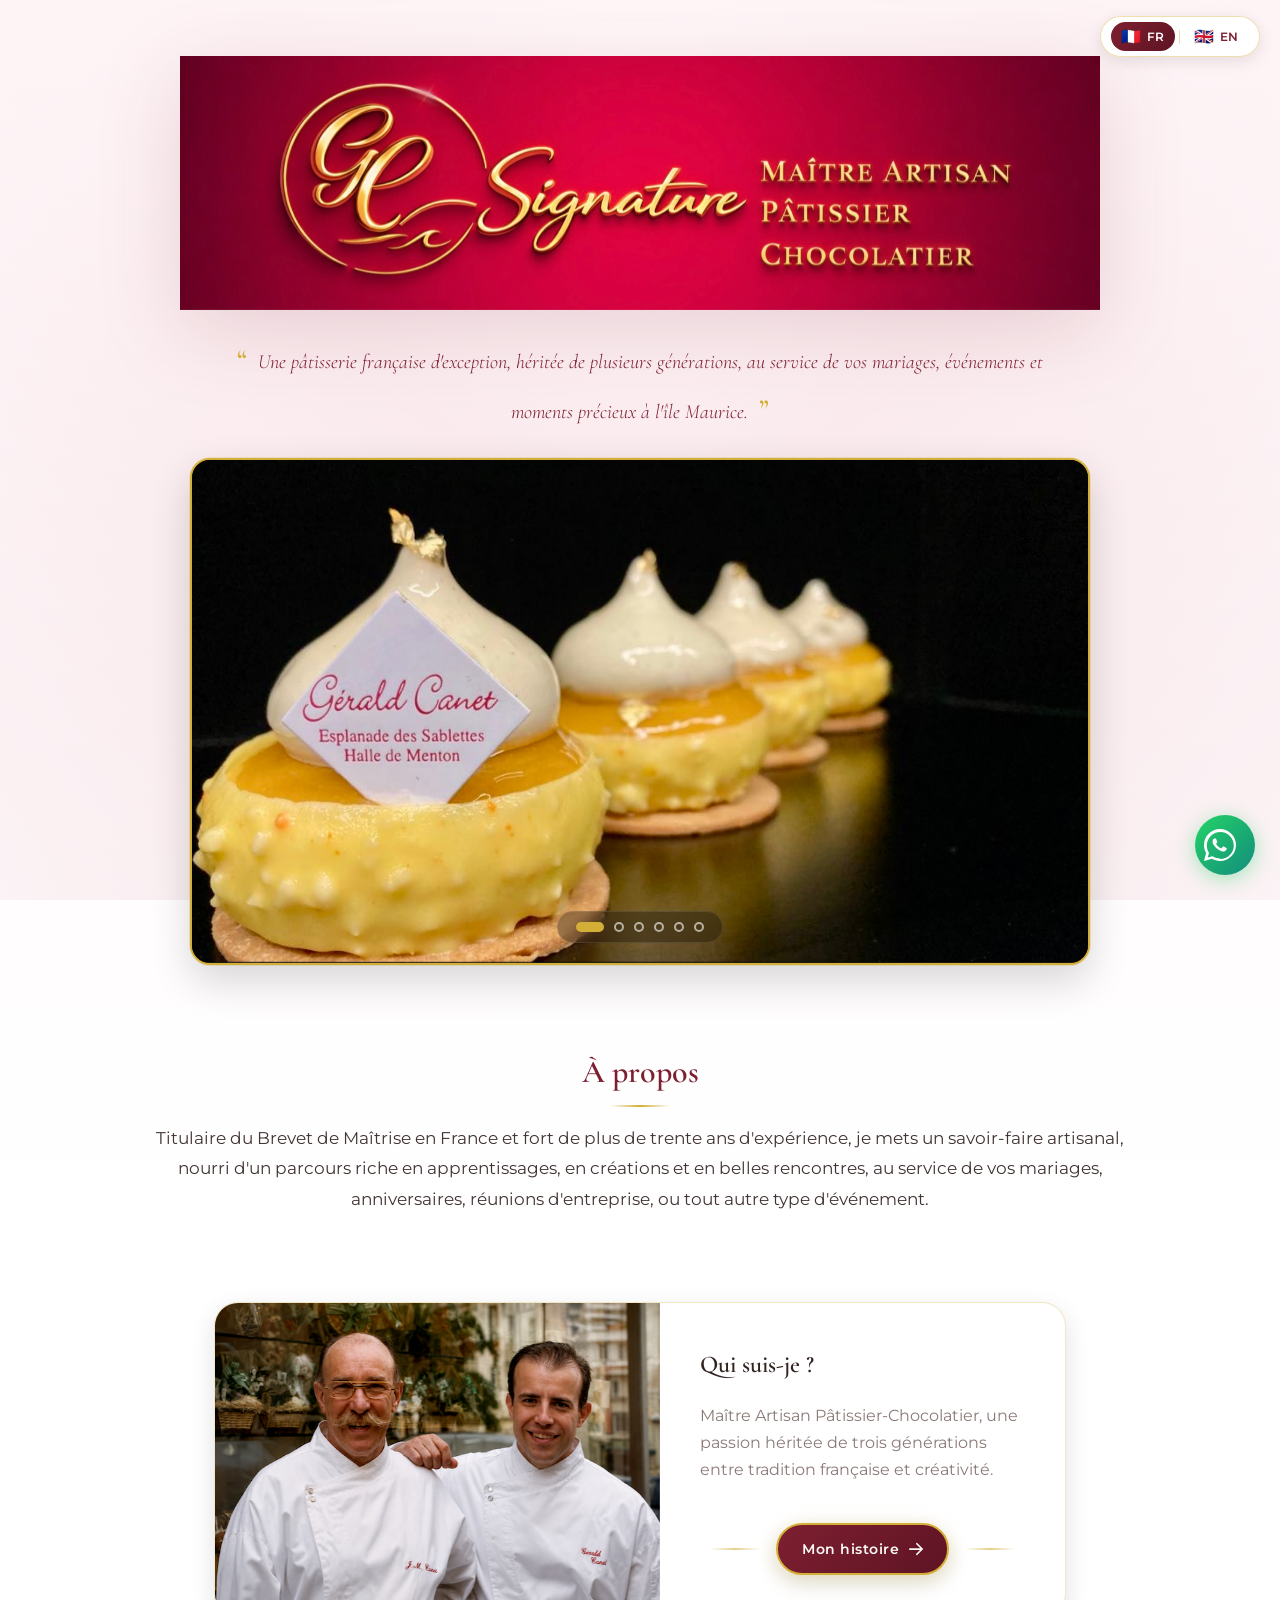
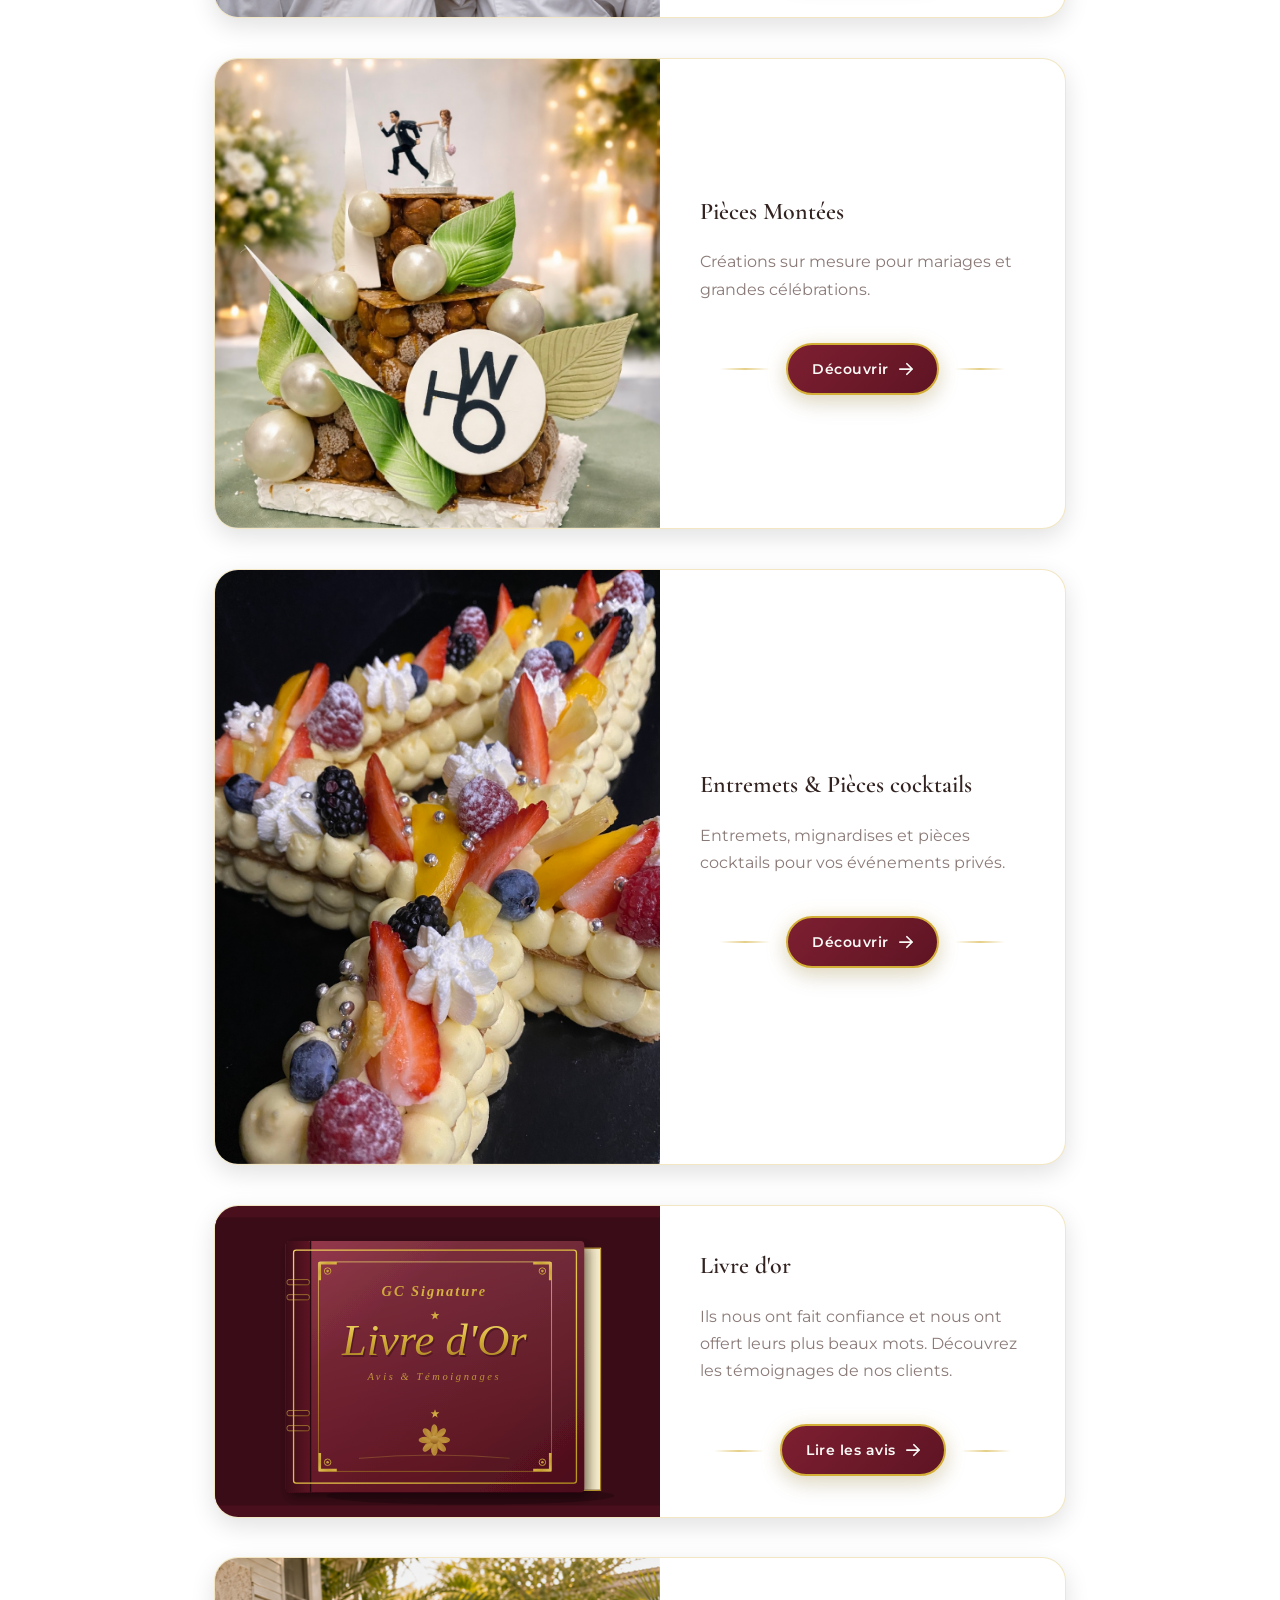
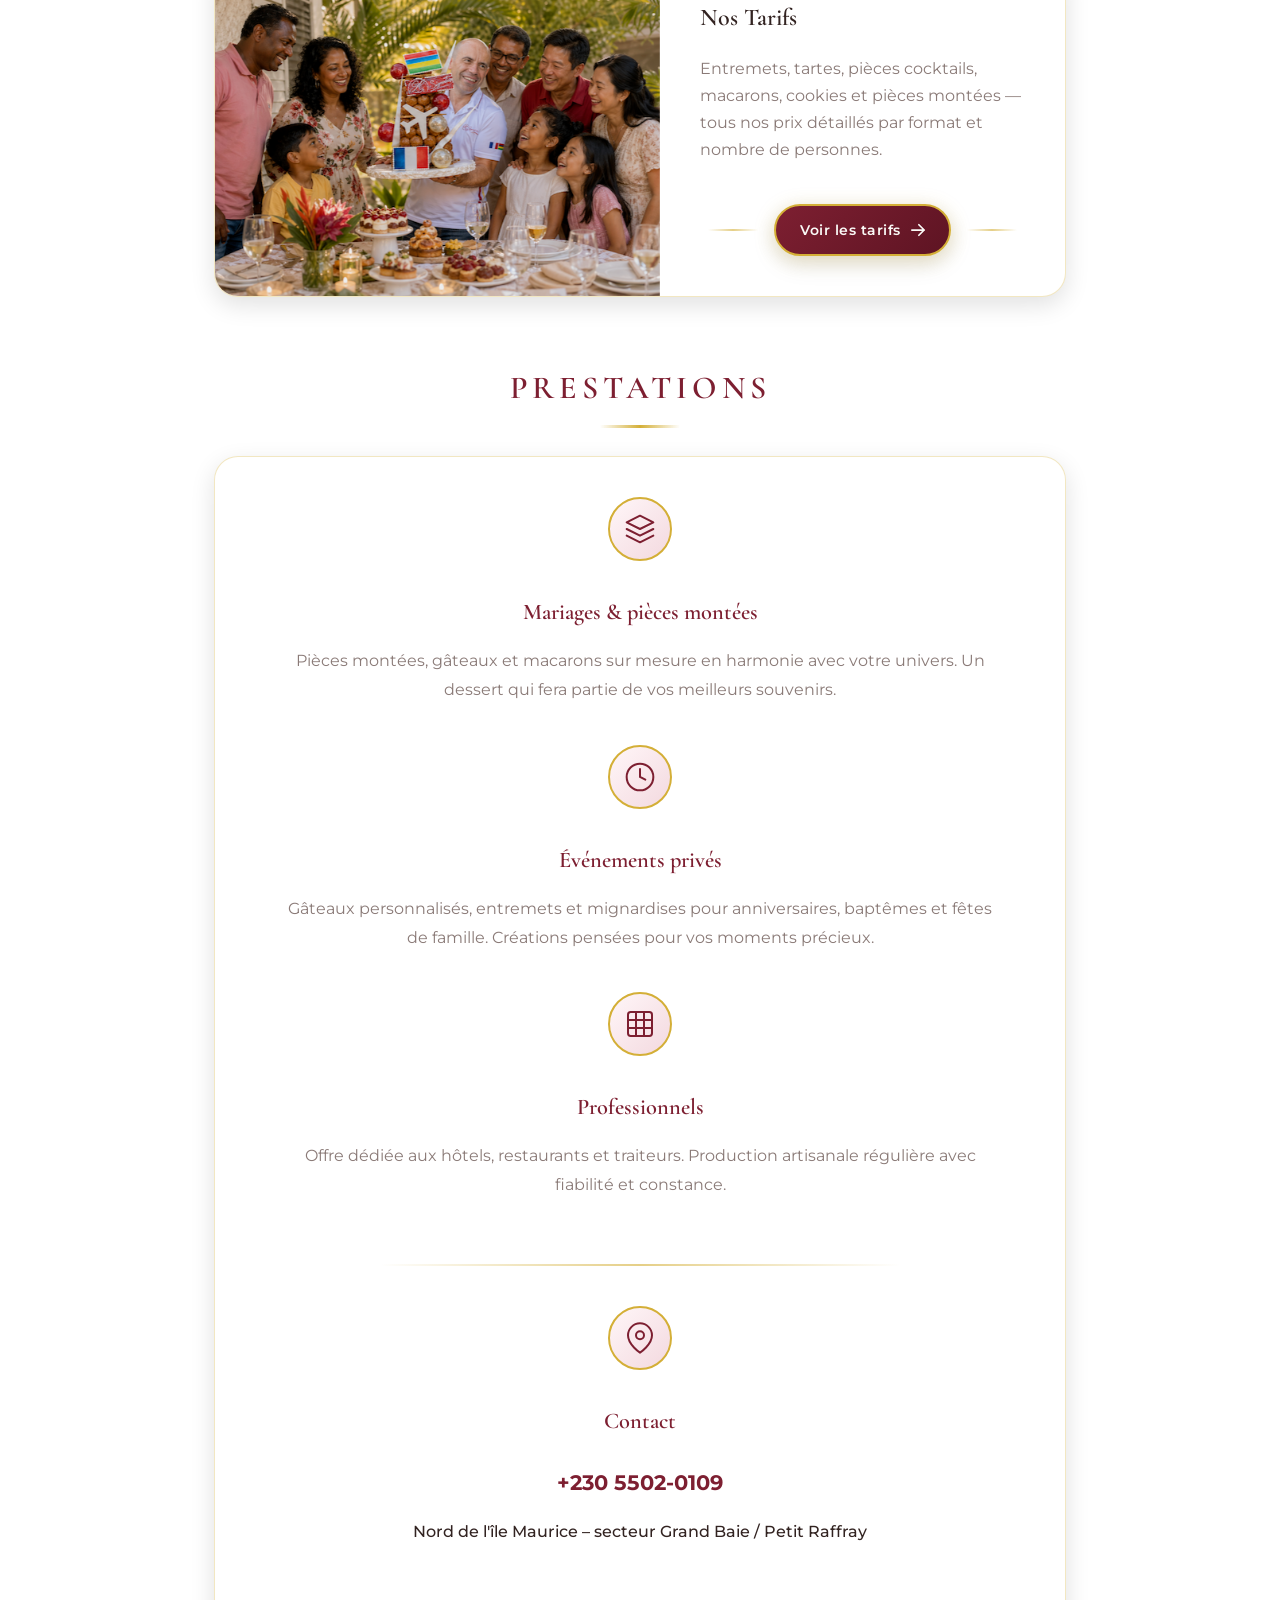
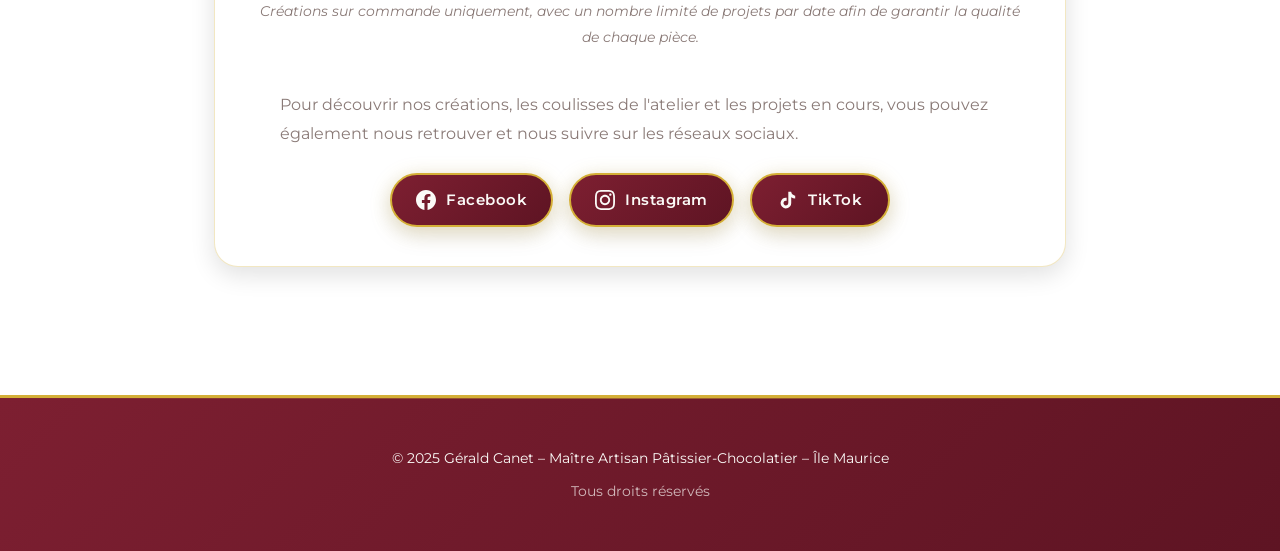
==== index.html @ 7b3ae1c5 "Add files via upload" ====
<!DOCTYPE html>
<html lang="fr">
<head>
  <meta charset="UTF-8">
  <title>Gérald Canet – Pièces Montées & Croquembouche à l'Île Maurice | Maître Artisan Pâtissier</title>
  <meta name="viewport" content="width=device-width, initial-scale=1.0">
  <link rel="stylesheet" href="css/style.css">
  <meta name="keywords" content="pièces montées île Maurice, croquembouche Maurice, wedding cake Mauritius, pâtissier Grand Baie, gâteau mariage Maurice, entremets Maurice, pâtisserie artisanale île Maurice, Gérald Canet, GC Signature">
  <meta name="description" content="Gérald Canet, Maître Artisan Pâtissier-Chocolatier à l'Île Maurice. Spécialiste des pièces montées, croquembouches, entremets et créations sur mesure pour mariages et événements à Grand Baie, Petit Raffray et dans tout le Nord de l'île.">
  <link rel="canonical" href="https://gc-signature.com">
  <link rel="alternate" hreflang="en" href="https://gc-signature.com/en/">
  <link rel="alternate" hreflang="fr" href="https://gc-signature.com/">

  <link rel="preconnect" href="https://fonts.googleapis.com">
  <link rel="preconnect" href="https://fonts.gstatic.com" crossorigin>
  <link href="https://fonts.googleapis.com/css2?family=Cormorant+Garamond:ital,wght@0,300;0,400;0,600;1,300;1,400&family=Montserrat:wght@300;400;500;600;700&display=swap" rel="stylesheet">

  <style>
    .univers-card--tarifs .univers-media { background: none; }
    .univers-card--tarifs .univers-media img { mix-blend-mode: normal; opacity: 1; }

    /* ── Sélecteur de langue ── */
    .lang-switcher {
      position: fixed;
      top: 16px;
      right: 20px;
      z-index: 10000;
      display: flex;
      align-items: center;
      gap: 4px;
      background: rgba(255,255,255,0.92);
      backdrop-filter: blur(10px);
      border: 1px solid rgba(212,175,55,0.4);
      border-radius: 50px;
      padding: 5px 10px;
      box-shadow: 0 4px 16px rgba(0,0,0,0.1);
    }
    .lang-btn {
      display: inline-flex;
      align-items: center;
      gap: 5px;
      padding: 4px 10px;
      border-radius: 50px;
      text-decoration: none;
      font-family: 'Montserrat', sans-serif;
      font-size: 0.78rem;
      font-weight: 600;
      letter-spacing: 0.05em;
      color: #7d1f31;
      transition: all 0.25s ease;
      border: none;
      background: transparent;
      cursor: pointer;
    }
    .lang-btn:hover { background: rgba(212,175,55,0.15); }
    .lang-btn.active {
      background: linear-gradient(135deg, #7d1f31, #5e1423);
      color: white;
    }
    .lang-btn .flag { font-size: 1rem; line-height: 1; }
    .lang-sep { width: 1px; height: 14px; background: rgba(212,175,55,0.4); }
    @media (max-width: 600px) {
      .lang-switcher { top: 10px; right: 10px; padding: 4px 8px; }
      .lang-btn { font-size: 0.72rem; padding: 3px 8px; }
    }
  </style>
  <script type="application/ld+json">
  {
    "@context": "https://schema.org",
    "@type": "Bakery",
    "name": "GC Signature – Gérald Canet",
    "description": "Maître Artisan Pâtissier-Chocolatier spécialisé dans les pièces montées, croquembouches et créations sur mesure à l'Île Maurice.",
    "url": "https://gc-signature.com",
    "telephone": "+23055020109",
    "priceRange": "Rs Rs",
    "servesCuisine": "French Pastry",
    "hasMap": "https://maps.google.com/?q=GC+Signature+Petit+Raffray+Mauritius",
    "areaServed": {
      "@type": "Place",
      "name": "Île Maurice – Nord de l'île"
    },
    "address": {
      "@type": "PostalAddress",
      "streetAddress": "Hills Villa, 8 Domaine de la Forêt des Pins",
      "addressLocality": "Petit Raffray",
      "addressRegion": "Rivière du Rempart",
      "addressCountry": "MU"
    },
    "geo": {
      "@type": "GeoCoordinates",
      "latitude": "-19.9833",
      "longitude": "57.5833"
    },
    "openingHoursSpecification": {
      "@type": "OpeningHoursSpecification",
      "description": "Sur commande uniquement – délai minimum 48h"
    },
    "sameAs": [
      "https://www.facebook.com/profile.php?id=100063628180885",
      "https://www.instagram.com/gcsignature230"
    ],
    "makesOffer": [
      { "@type": "Offer", "itemOffered": { "@type": "Service", "name": "Pièces montées sur mesure" } },
      { "@type": "Offer", "itemOffered": { "@type": "Service", "name": "Croquembouche" } },
      { "@type": "Offer", "itemOffered": { "@type": "Service", "name": "Gâteaux de mariage" } },
      { "@type": "Offer", "itemOffered": { "@type": "Service", "name": "Entremets" } },
      { "@type": "Offer", "itemOffered": { "@type": "Service", "name": "Pièces cocktails" } }
    ]
  }
  </script>
</head>

<body>

  <!-- Sélecteur de langue -->
  <div class="lang-switcher">
    <a href="/" class="lang-btn active">
      <span class="flag">🇫🇷</span> FR
    </a>
    <div class="lang-sep"></div>
    <a href="/en/" class="lang-btn">
      <span class="flag">🇬🇧</span> EN
    </a>
  </div>

  <div class="golden-particles" aria-hidden="true"></div>

  <header class="site-header">
    <h1 class="main-title">Gérald Canet – Maître Artisan Pâtissier-Chocolatier à l'île Maurice</h1>

    <div class="container header-stack">

      <section class="header-bandeau" aria-label="Signature">
        <div class="logo-wrap fade-in">
          <img src="images/logo-gerald.jpg" alt="Logo Gérald CANET" class="logo">
        </div>
      </section>

      <section class="header-accroche" aria-label="Accroche">
        <p class="logo-quote fade-in-delay">
          Une pâtisserie française d'exception, héritée de plusieurs générations,
          au service de vos mariages, événements et moments précieux à l'île Maurice.
        </p>
      </section>

      <section class="header-slider" aria-label="Créations">
        <div class="slider-wrapper fade-in-delay-2">
          <div class="slider">
            <div class="slide active"><img src="images/diapo1.jpg" alt="Création pâtissière 1"></div>
            <div class="slide"><img src="images/diapo2.jpg" alt="Création pâtissière 2"></div>
            <div class="slide"><img src="images/diapo3.jpg" alt="Création pâtissière 3"></div>
            <div class="slide"><img src="images/diapo4.jpg" alt="Création pâtissière 4"></div>
            <div class="slide"><img src="images/diapo5.jpg" alt="Création pâtissière 5"></div>
            <div class="slide"><img src="images/diapo6.jpg" alt="Création pâtissière 6"></div>
            <div class="slider-indicators">
              <button class="indicator active" aria-label="Image 1"></button>
              <button class="indicator" aria-label="Image 2"></button>
              <button class="indicator" aria-label="Image 3"></button>
              <button class="indicator" aria-label="Image 4"></button>
              <button class="indicator" aria-label="Image 5"></button>
              <button class="indicator" aria-label="Image 6"></button>
            </div>
          </div>
        </div>
      </section>

      <section class="header-apropos fade-in-delay-3" aria-label="À propos">
        <h2>À propos</h2>
        <p class="apropos-text">
          Titulaire du Brevet de Maîtrise en France et fort de plus de trente ans d'expérience,
          je mets un savoir-faire artisanal, nourri d'un parcours riche en apprentissages,
          en créations et en belles rencontres, au service de vos mariages, anniversaires,
          réunions d'entreprise, ou tout autre type d'événement.
        </p>

      </section>

    </div>
  </header>

  <section class="univers">
    <div class="univers-grid">

      <!-- Qui suis-je -->
      <article class="univers-card reveal-on-scroll">
        <div class="univers-media">
          <img src="images/qui-suis-je-accueil.jpg" alt="Qui suis-je – Gérald Canet" loading="lazy">
          <div class="media-overlay"></div>
        </div>
        <div class="univers-body">
          <h3>Qui suis-je ?</h3>
          <p>Maître Artisan Pâtissier-Chocolatier, une passion héritée de trois générations entre tradition française et créativité.</p>
          <div class="card-cta">
            <span class="cta-line"></span>
            <a class="btn-qsj btn-qsj--secondary" href="qui-suis-je/index.html">
              <span>Mon histoire</span>
              <svg class="btn-icon" width="14" height="14" viewBox="0 0 16 16" fill="none">
                <path d="M1 8h14M9 2l6 6-6 6" stroke="currentColor" stroke-width="2" stroke-linecap="round" stroke-linejoin="round"/>
              </svg>
            </a>
            <span class="cta-line"></span>
          </div>
        </div>
      </article>

      <!-- Pièces Montées -->
      <article class="univers-card reveal-on-scroll">
        <div class="univers-media">
          <img src="images/montee-1.jpg" alt="Pièces montées et croquembouche sur mesure à l'Île Maurice – GC Signature" loading="lazy">
          <div class="media-overlay"></div>
        </div>
        <div class="univers-body">
          <h3>Pièces Montées</h3>
          <p>Créations sur mesure pour mariages et grandes célébrations.</p>
          <div class="card-cta">
            <span class="cta-line"></span>
            <a class="btn-qsj btn-qsj--secondary" href="pieces-montees/index.html">
              <span>Découvrir</span>
              <svg class="btn-icon" width="14" height="14" viewBox="0 0 16 16" fill="none">
                <path d="M1 8h14M9 2l6 6-6 6" stroke="currentColor" stroke-width="2" stroke-linecap="round" stroke-linejoin="round"/>
              </svg>
            </a>
            <span class="cta-line"></span>
          </div>
        </div>
      </article>

      <article class="univers-card reveal-on-scroll">
        <div class="univers-media">
          <img src="images/entremets-accueil.jpg" alt="Entremets et pièces cocktails artisanaux à l'Île Maurice – GC Signature" loading="lazy">
          <div class="media-overlay"></div>
        </div>
        <div class="univers-body">
          <h3>Entremets &amp; Pièces cocktails</h3>
          <p>Entremets, mignardises et pièces cocktails pour vos événements privés.</p>
          <div class="card-cta">
            <span class="cta-line"></span>
            <a class="btn-qsj btn-qsj--secondary" href="./entremets-cocktails/index.html">
              <span>Découvrir</span>
              <svg class="btn-icon" width="14" height="14" viewBox="0 0 16 16" fill="none">
                <path d="M1 8h14M9 2l6 6-6 6" stroke="currentColor" stroke-width="2" stroke-linecap="round" stroke-linejoin="round"/>
              </svg>
            </a>
            <span class="cta-line"></span>
          </div>
        </div>
      </article>

      <article class="univers-card reveal-on-scroll">
        <div class="univers-media" style="background:#4a0f1c; display:flex; align-items:center; justify-content:center; overflow:hidden;">
          <svg width="100%" height="100%" viewBox="0 0 680 440" xmlns="http://www.w3.org/2000/svg" style="display:block;">
            <defs>
              <linearGradient id="ld-coverGrad" x1="0%" y1="0%" x2="100%" y2="100%">
                <stop offset="0%" stop-color="#8a2035"/>
                <stop offset="30%" stop-color="#6b1828"/>
                <stop offset="70%" stop-color="#5e1423"/>
                <stop offset="100%" stop-color="#4a0f1c"/>
              </linearGradient>
              <linearGradient id="ld-spineGrad" x1="0%" y1="0%" x2="100%" y2="0%">
                <stop offset="0%" stop-color="#3a0c17"/>
                <stop offset="100%" stop-color="#5e1423"/>
              </linearGradient>
              <linearGradient id="ld-goldGrad" x1="0%" y1="0%" x2="100%" y2="100%">
                <stop offset="0%" stop-color="#f0d060"/>
                <stop offset="30%" stop-color="#d4af37"/>
                <stop offset="60%" stop-color="#e8c84a"/>
                <stop offset="100%" stop-color="#b8961e"/>
              </linearGradient>
              <linearGradient id="ld-goldGrad2" x1="0%" y1="0%" x2="0%" y2="100%">
                <stop offset="0%" stop-color="#f5e070"/>
                <stop offset="50%" stop-color="#d4af37"/>
                <stop offset="100%" stop-color="#a07820"/>
              </linearGradient>
              <linearGradient id="ld-pageGrad" x1="0%" y1="0%" x2="100%" y2="0%">
                <stop offset="0%" stop-color="#e8d8b0"/>
                <stop offset="100%" stop-color="#f5edd0"/>
              </linearGradient>
              <linearGradient id="ld-shineGrad" x1="0%" y1="0%" x2="30%" y2="100%">
                <stop offset="0%" stop-color="#ffffff" stop-opacity="0.12"/>
                <stop offset="100%" stop-color="#ffffff" stop-opacity="0"/>
              </linearGradient>
              <filter id="ld-shadow">
                <feDropShadow dx="5" dy="7" stdDeviation="9" flood-color="#000" flood-opacity="0.5"/>
              </filter>
            </defs>
            <rect width="680" height="440" fill="#3a0c17"/>
            <ellipse cx="390" cy="425" rx="220" ry="14" fill="#000" opacity="0.22"/>
            <rect x="560" y="48" width="28" height="368" fill="url(#ld-pageGrad)"/>
            <line x1="565" y1="48" x2="565" y2="416" stroke="#ddd0a0" stroke-width="0.4" opacity="0.4"/>
            <line x1="573" y1="48" x2="573" y2="416" stroke="#c8b880" stroke-width="0.4" opacity="0.3"/>
            <line x1="581" y1="48" x2="581" y2="416" stroke="#ddd0a0" stroke-width="0.4" opacity="0.2"/>
            <rect x="559" y="47" width="30" height="370" fill="none" stroke="url(#ld-goldGrad)" stroke-width="1.5"/>
            <rect x="108" y="36" width="456" height="384" rx="6" fill="url(#ld-coverGrad)" filter="url(#ld-shadow)"/>
            <rect x="108" y="36" width="456" height="384" rx="6" fill="url(#ld-shineGrad)"/>
            <rect x="108" y="36" width="38" height="384" rx="4" fill="url(#ld-spineGrad)"/>
            <line x1="146" y1="36" x2="146" y2="420" stroke="#2a0810" stroke-width="2"/>
            <rect x="110" y="95" width="34" height="8" rx="3" fill="#4a0f1c" stroke="url(#ld-goldGrad)" stroke-width="0.8"/>
            <rect x="110" y="118" width="34" height="8" rx="3" fill="#4a0f1c" stroke="url(#ld-goldGrad)" stroke-width="0.8"/>
            <rect x="110" y="295" width="34" height="8" rx="3" fill="#4a0f1c" stroke="url(#ld-goldGrad)" stroke-width="0.8"/>
            <rect x="110" y="318" width="34" height="8" rx="3" fill="#4a0f1c" stroke="url(#ld-goldGrad)" stroke-width="0.8"/>
            <rect x="120" y="50" width="432" height="356" rx="4" fill="none" stroke="url(#ld-goldGrad)" stroke-width="2"/>
            <rect x="158" y="68" width="356" height="320" rx="3" fill="none" stroke="url(#ld-goldGrad2)" stroke-width="1"/>
            <g transform="translate(158,68)"><path d="M0,0 L28,0 L28,4 L4,4 L4,28 L0,28 Z" fill="url(#ld-goldGrad)" opacity="0.9"/><circle cx="14" cy="14" r="5" fill="none" stroke="url(#ld-goldGrad)" stroke-width="1.2"/><circle cx="14" cy="14" r="2" fill="url(#ld-goldGrad)" opacity="0.8"/></g>
            <g transform="translate(514,68) scale(-1,1)"><path d="M0,0 L28,0 L28,4 L4,4 L4,28 L0,28 Z" fill="url(#ld-goldGrad)" opacity="0.9"/><circle cx="14" cy="14" r="5" fill="none" stroke="url(#ld-goldGrad)" stroke-width="1.2"/><circle cx="14" cy="14" r="2" fill="url(#ld-goldGrad)" opacity="0.8"/></g>
            <g transform="translate(158,388) scale(1,-1)"><path d="M0,0 L28,0 L28,4 L4,4 L4,28 L0,28 Z" fill="url(#ld-goldGrad)" opacity="0.9"/><circle cx="14" cy="14" r="5" fill="none" stroke="url(#ld-goldGrad)" stroke-width="1.2"/><circle cx="14" cy="14" r="2" fill="url(#ld-goldGrad)" opacity="0.8"/></g>
            <g transform="translate(514,388) scale(-1,-1)"><path d="M0,0 L28,0 L28,4 L4,4 L4,28 L0,28 Z" fill="url(#ld-goldGrad)" opacity="0.9"/><circle cx="14" cy="14" r="5" fill="none" stroke="url(#ld-goldGrad)" stroke-width="1.2"/><circle cx="14" cy="14" r="2" fill="url(#ld-goldGrad)" opacity="0.8"/></g>
            <line x1="190" y1="150" x2="524" y2="150" stroke="url(#ld-goldGrad)" stroke-width="0.8" opacity="0.6"/>
            <line x1="190" y1="300" x2="524" y2="300" stroke="url(#ld-goldGrad)" stroke-width="0.8" opacity="0.6"/>
            <g transform="translate(336,150)"><polygon points="0,-7 1.7,-2.3 6.7,-2.3 2.7,0.9 4.1,5.9 0,3 -4.1,5.9 -2.7,0.9 -6.7,-2.3 -1.7,-2.3" fill="url(#ld-goldGrad)" opacity="0.85"/></g>
            <g transform="translate(336,300)"><polygon points="0,-7 1.7,-2.3 6.7,-2.3 2.7,0.9 4.1,5.9 0,3 -4.1,5.9 -2.7,0.9 -6.7,-2.3 -1.7,-2.3" fill="url(#ld-goldGrad)" opacity="0.85"/></g>
            <text x="337" y="213" font-family="Georgia,'Times New Roman',serif" font-size="68" font-weight="400" font-style="italic" text-anchor="middle" fill="#3a0c17" opacity="0.5">Livre d'Or</text>
            <text x="335" y="210" font-family="Georgia,'Times New Roman',serif" font-size="68" font-weight="400" font-style="italic" text-anchor="middle" fill="url(#ld-goldGrad2)">Livre d'Or</text>
            <text x="335" y="248" font-family="Georgia,'Times New Roman',serif" font-size="16" font-style="italic" text-anchor="middle" fill="url(#ld-goldGrad)" opacity="0.75" letter-spacing="4">Avis &amp; Témoignages</text>
            <text x="335" y="120" font-family="Georgia,'Times New Roman',serif" font-size="22" font-weight="600" font-style="italic" text-anchor="middle" fill="url(#ld-goldGrad)" opacity="0.9" letter-spacing="3">GC Signature</text>
            <line x1="240" y1="128" x2="290" y2="128" stroke="url(#ld-goldGrad)" stroke-width="0.8" opacity="0.5"/>
            <line x1="380" y1="128" x2="430" y2="128" stroke="url(#ld-goldGrad)" stroke-width="0.8" opacity="0.5"/>
            <g transform="translate(335,340)" opacity="0.7">
              <ellipse cx="0" cy="-14" rx="5" ry="10" fill="url(#ld-goldGrad)"/>
              <ellipse cx="0" cy="-14" rx="5" ry="10" fill="url(#ld-goldGrad)" transform="rotate(45)"/>
              <ellipse cx="0" cy="-14" rx="5" ry="10" fill="url(#ld-goldGrad)" transform="rotate(90)"/>
              <ellipse cx="0" cy="-14" rx="5" ry="10" fill="url(#ld-goldGrad)" transform="rotate(135)"/>
              <ellipse cx="0" cy="-14" rx="5" ry="10" fill="url(#ld-goldGrad)" transform="rotate(180)"/>
              <ellipse cx="0" cy="-14" rx="5" ry="10" fill="url(#ld-goldGrad)" transform="rotate(225)"/>
              <ellipse cx="0" cy="-14" rx="5" ry="10" fill="url(#ld-goldGrad)" transform="rotate(270)"/>
              <ellipse cx="0" cy="-14" rx="5" ry="10" fill="url(#ld-goldGrad)" transform="rotate(315)"/>
              <circle cx="0" cy="0" r="6" fill="url(#ld-goldGrad2)"/>
            </g>
            <path d="M 220 368 Q 335 358 450 368" fill="none" stroke="url(#ld-goldGrad)" stroke-width="0.8" opacity="0.5"/>
          </svg>
          <div class="media-overlay"></div>
        </div>
        <div class="univers-body">
          <h3>Livre d'or</h3>
          <p>Ils nous ont fait confiance et nous ont offert leurs plus beaux mots. Découvrez les témoignages de nos clients.</p>
          <div class="card-cta">
            <span class="cta-line"></span>
            <a class="btn-qsj btn-qsj--secondary" href="livre-dor/index.html">
              <span>Lire les avis</span>
              <svg class="btn-icon" width="14" height="14" viewBox="0 0 16 16" fill="none">
                <path d="M1 8h14M9 2l6 6-6 6" stroke="currentColor" stroke-width="2" stroke-linecap="round" stroke-linejoin="round"/>
              </svg>
            </a>
            <span class="cta-line"></span>
          </div>
        </div>
      </article>

      <article class="univers-card univers-card--tarifs reveal-on-scroll">
        <div class="univers-media">
          <img src="images/tarifs-accueil.jpg" alt="Nos tarifs" loading="lazy">
          <div class="media-overlay"></div>
        </div>
        <div class="univers-body">
          <h3>Nos Tarifs</h3>
          <p>Entremets, tartes, pièces cocktails, macarons, cookies et pièces montées — tous nos prix détaillés par format et nombre de personnes.</p>
          <div class="card-cta">
            <span class="cta-line"></span>
            <a class="btn-qsj btn-qsj--secondary" href="tarifs/index.html">
              <span>Voir les tarifs</span>
              <svg class="btn-icon" width="14" height="14" viewBox="0 0 16 16" fill="none">
                <path d="M1 8h14M9 2l6 6-6 6" stroke="currentColor" stroke-width="2" stroke-linecap="round" stroke-linejoin="round"/>
              </svg>
            </a>
            <span class="cta-line"></span>
          </div>
        </div>
      </article>

    </div>
  </section>

  <section class="prestations reveal-on-scroll">
    <h2 class="prestations-title">Prestations</h2>
    <article class="prestations-card">
      <div class="prestations-body">

        <div class="prestation-item">
          <div class="prestation-icon">
            <svg width="32" height="32" viewBox="0 0 24 24" fill="none">
              <path d="M12 2L2 7l10 5 10-5-10-5z" stroke="currentColor" stroke-width="1.5" stroke-linecap="round" stroke-linejoin="round"/>
              <path d="M2 17l10 5 10-5M2 12l10 5 10-5" stroke="currentColor" stroke-width="1.5" stroke-linecap="round" stroke-linejoin="round"/>
            </svg>
          </div>
          <h3 class="prestations-h3">Mariages &amp; pièces montées</h3>
          <p>Pièces montées, gâteaux et macarons sur mesure en harmonie avec votre univers. Un dessert qui fera partie de vos meilleurs souvenirs.</p>
        </div>

        <div class="prestation-item">
          <div class="prestation-icon">
            <svg width="32" height="32" viewBox="0 0 24 24" fill="none">
              <circle cx="12" cy="12" r="10" stroke="currentColor" stroke-width="1.5"/>
              <path d="M12 6v6l4 2" stroke="currentColor" stroke-width="1.5" stroke-linecap="round"/>
            </svg>
          </div>
          <h3 class="prestations-h3">Événements privés</h3>
          <p>Gâteaux personnalisés, entremets et mignardises pour anniversaires, baptêmes et fêtes de famille. Créations pensées pour vos moments précieux.</p>
        </div>

        <div class="prestation-item">
          <div class="prestation-icon">
            <svg width="32" height="32" viewBox="0 0 24 24" fill="none">
              <rect x="3" y="3" width="18" height="18" rx="2" stroke="currentColor" stroke-width="1.5"/>
              <path d="M9 3v18M15 3v18M3 9h18M3 15h18" stroke="currentColor" stroke-width="1.5"/>
            </svg>
          </div>
          <h3 class="prestations-h3">Professionnels</h3>
          <p>Offre dédiée aux hôtels, restaurants et traiteurs. Production artisanale régulière avec fiabilité et constance.</p>
        </div>

        <div class="prestations-divider"></div>

        <div class="prestation-item prestation-item--contact">
          <div class="prestation-icon">
            <svg width="32" height="32" viewBox="0 0 24 24" fill="none">
              <path d="M21 10c0 7-9 13-9 13s-9-6-9-13a9 9 0 0 1 18 0z" stroke="currentColor" stroke-width="1.5"/>
              <circle cx="12" cy="10" r="3" stroke="currentColor" stroke-width="1.5"/>
            </svg>
          </div>
          <h3 class="prestations-h3">Contact</h3>
          <div class="contact-block contact-block--in-card">
            <a href="tel:+23055020109" class="contact-phone">+230 5502-0109</a><br>
            <span class="contact-location">Nord de l'île Maurice – secteur Grand Baie / Petit Raffray</span><br>
            <span class="contact-note">Créations sur commande uniquement, avec un nombre limité de projets par date afin de garantir la qualité de chaque pièce.</span>
          </div>
        </div>

        <p class="social-intro">Pour découvrir nos créations, les coulisses de l'atelier et les projets en cours, vous pouvez également nous retrouver et nous suivre sur les réseaux sociaux.</p>

        <div class="social-row">
          <a class="btn-qsj social-btn" href="https://www.facebook.com/profile.php?id=100063628180885" target="_blank" rel="noopener noreferrer">
            <svg width="20" height="20" viewBox="0 0 24 24" fill="currentColor"><path d="M24 12.073c0-6.627-5.373-12-12-12s-12 5.373-12 12c0 5.99 4.388 10.954 10.125 11.854v-8.385H7.078v-3.47h3.047V9.43c0-3.007 1.792-4.669 4.533-4.669 1.312 0 2.686.235 2.686.235v2.953H15.83c-1.491 0-1.956.925-1.956 1.874v2.25h3.328l-.532 3.47h-2.796v8.385C19.612 23.027 24 18.062 24 12.073z"/></svg>
            <span>Facebook</span>
          </a>
          <a class="btn-qsj social-btn" href="https://www.instagram.com/gcsignature230?igsh=cXlhNjFxNDFzd3Ft&utm_source=qr" target="_blank" rel="noopener noreferrer">
            <svg width="20" height="20" viewBox="0 0 24 24" fill="currentColor"><path d="M12 2.163c3.204 0 3.584.012 4.85.07 3.252.148 4.771 1.691 4.919 4.919.058 1.265.069 1.645.069 4.849 0 3.205-.012 3.584-.069 4.849-.149 3.225-1.664 4.771-4.919 4.919-1.266.058-1.644.07-4.85.07-3.204 0-3.584-.012-4.849-.07-3.26-.149-4.771-1.699-4.919-4.92-.058-1.265-.07-1.644-.07-4.849 0-3.204.013-3.583.07-4.849.149-3.227 1.664-4.771 4.919-4.919 1.266-.057 1.645-.069 4.849-.069zm0-2.163c-3.259 0-3.667.014-4.947.072-4.358.2-6.78 2.618-6.98 6.98-.059 1.281-.073 1.689-.073 4.948 0 3.259.014 3.668.072 4.948.2 4.358 2.618 6.78 6.98 6.98 1.281.058 1.689.072 4.948.072 3.259 0 3.668-.014 4.948-.072 4.354-.2 6.782-2.618 6.979-6.98.059-1.28.073-1.689.073-4.948 0-3.259-.014-3.667-.072-4.947-.196-4.354-2.617-6.78-6.979-6.98-1.281-.059-1.69-.073-4.949-.073zm0 5.838c-3.403 0-6.162 2.759-6.162 6.162s2.759 6.163 6.162 6.163 6.162-2.759 6.162-6.163c0-3.403-2.759-6.162-6.162-6.162zm0 10.162c-2.209 0-4-1.79-4-4 0-2.209 1.791-4 4-4s4 1.791 4 4c0 2.21-1.791 4-4 4zm6.406-11.845c-.796 0-1.441.645-1.441 1.44s.645 1.44 1.441 1.44c.795 0 1.439-.645 1.439-1.44s-.644-1.44-1.439-1.44z"/></svg>
            <span>Instagram</span>
          </a>
          <a class="btn-qsj social-btn" href="https://www.tiktok.com/@gc.signature?_r=1&_t=ZS-93Kd7WZ0P95" target="_blank" rel="noopener noreferrer">
            <svg width="20" height="20" viewBox="0 0 24 24" fill="currentColor"><path d="M19.59 6.69a4.83 4.83 0 0 1-3.77-4.25V2h-3.45v13.67a2.89 2.89 0 0 1-5.2 1.74 2.89 2.89 0 0 1 2.31-4.64 2.93 2.93 0 0 1 .88.13V9.4a6.84 6.84 0 0 0-1-.05A6.33 6.33 0 0 0 5 20.1a6.34 6.34 0 0 0 10.86-4.43v-7a8.16 8.16 0 0 0 4.77 1.52v-3.4a4.85 4.85 0 0 1-1-.1z"/></svg>
            <span>TikTok</span>
          </a>
        </div>

      </div>
    </article>
  </section>

  <footer>
    <div class="footer-content">
      <p>© 2025 Gérald Canet – Maître Artisan Pâtissier-Chocolatier – Île Maurice</p>
      <p class="footer-legal">Tous droits réservés</p>
    </div>
  </footer>

  <a href="https://wa.me/23055020109?text=Bonjour,%20je%20souhaite%20obtenir%20un%20devis%20pour%20une%20création%20pâtissière." 
     class="whatsapp-float" target="_blank" rel="noopener noreferrer" aria-label="Contactez-nous sur WhatsApp">
    <svg viewBox="0 0 32 32" fill="currentColor">
      <path d="M16 0c-8.837 0-16 7.163-16 16 0 2.825.737 5.607 2.137 8.048l-2.137 7.952 7.933-2.127c2.42 1.37 5.173 2.127 8.067 2.127 8.837 0 16-7.163 16-16s-7.163-16-16-16zM16 29.467c-2.482 0-4.908-.646-7.07-1.87l-.507-.292-4.713 1.262 1.262-4.669-.292-.508c-1.207-2.1-1.847-4.507-1.847-6.924 0-7.435 6.050-13.485 13.485-13.485s13.485 6.050 13.485 13.485c0 7.435-6.050 13.485-13.485 13.485zM21.960 18.735c-.347-.174-2.051-1.012-2.369-1.128-.318-.116-.549-.174-.780.174s-.897 1.128-1.099 1.360c-.202.231-.405.260-.751.087-.347-.174-1.464-.540-2.788-1.721-1.031-.919-1.727-2.054-1.929-2.401-.202-.347-.022-.535.152-.708.156-.155.347-.405.520-.607.174-.202.231-.347.347-.578.116-.231.058-.433-.029-.607s-.780-1.88-1.070-2.574c-.282-.676-.567-.584-.780-.595-.202-.010-.433-.012-.665-.012s-.607.087-.925.433c-.318.347-1.213 1.186-1.213 2.892s1.242 3.355 1.416 3.587c.174.231 2.445 3.733 5.922 5.235.827.357 1.473.571 1.977.731.831.263 1.586.226 2.183.137.666-.099 2.051-.839 2.340-1.649.289-.810.289-1.504.202-1.649s-.318-.231-.665-.405z"/>
    </svg>
    <span class="whatsapp-text">Devis WhatsApp</span>
  </a>

  <script src="js/main.js"></script>
</body>
</html>
---- css/style.css ----
/* ===============================
   ANTI READER MODE SAFARI
   Empêche Safari desktop d'activer
   automatiquement le mode Lecteur
================================ */

/* Safari déclenche le Reader Mode sur les pages à contenu textuel dense.
   La solution : déclarer explicitement la page comme application web
   via une combinaison de propriétés CSS qui signalent un contenu interactif. */

html {
  /* Désactive l'ajustement automatique de la taille du texte par Safari */
  -webkit-text-size-adjust: 100%;
  /* Déclare un schéma de couleur non standard = page app, pas article */
  color-scheme: light;
}

/* Un background non-blanc fixe sur body suffit souvent à bloquer Safari Reader */
/* (déjà présent dans votre body, on renforce avec will-change) */
body {
  /* Forcer Safari à traiter la page comme une app et non un article */
  -webkit-overflow-scrolling: touch;
}

/* ===============================
   VARIABLES CSS
================================ */
:root {
  /* Couleurs principales */
  --color-burgundy: #7d1f31;
  --color-burgundy-dark: #5e1423;
  --color-burgundy-light: #9a2842;
  --color-gold: #d4af37;
  --color-gold-light: #e8c968;
  --color-rose: #f3d9df;
  --color-rose-light: #fff6f8;
  --color-cream: #fbfaf7;
  --color-dark: #322321;
  --color-gray: #8a7a77;
  
  /* Typographie */
  --font-display: 'Cormorant Garamond', serif;
  --font-body: 'Montserrat', sans-serif;
  
  /* Espacements */
  --spacing-xs: 0.5rem;
  --spacing-sm: 1rem;
  --spacing-md: 1.5rem;
  --spacing-lg: 2.5rem;
  --spacing-xl: 4rem;
  
  /* Transitions */
  --transition-smooth: all 0.4s cubic-bezier(0.4, 0, 0.2, 1);
  --transition-bounce: all 0.5s cubic-bezier(0.68, -0.55, 0.265, 1.55);
  
  /* Ombres */
  --shadow-sm: 0 2px 8px rgba(0, 0, 0, 0.08);
  --shadow-md: 0 8px 24px rgba(0, 0, 0, 0.12);
  --shadow-lg: 0 16px 40px rgba(0, 0, 0, 0.16);
  --shadow-gold: 0 4px 20px rgba(212, 175, 55, 0.25);
}

/* ===============================
   RESET & BASE
================================ */
*, *::before, *::after {
  box-sizing: border-box;
  margin: 0;
  padding: 0;
}

html {
  scroll-behavior: smooth;
  overflow-x: hidden;
}

body {
  font-family: var(--font-body);
  color: var(--color-dark);
  line-height: 1.7;
  font-size: 16px;
  overflow-x: hidden;
  
  /* Dégradé raffiné rose poudré */
  background: radial-gradient(
    ellipse at 50% 0%,
    var(--color-rose-light) 0%,
    var(--color-rose) 40%,
    #faf2f4 100%
  );
  background-attachment: fixed;
}

/* ===============================
   BANDEAU OUVERTURE (toujours visible)
================================ */
.opening-banner {
  background: linear-gradient(135deg, var(--color-burgundy), var(--color-burgundy-dark));
  color: var(--color-cream);
  text-align: center;
  padding: 14px 20px;
  font-size: 1rem;
  position: relative;
  z-index: 1000;
  box-shadow: 0 2px 10px rgba(0, 0, 0, 0.2);
  border-bottom: 3px solid var(--color-gold);
}

.opening-banner-content {
  max-width: 1200px;
  margin: 0 auto;
  display: flex;
  align-items: center;
  justify-content: center;
  gap: 8px;
  flex-wrap: wrap;
}

.opening-banner strong {
  font-weight: 600;
}

@media (max-width: 600px) {
  .opening-banner {
    font-size: 0.9rem;
    padding: 12px 15px;
  }
  
  .opening-banner-content {
    gap: 6px;
  }
}

/* ===============================
   PARTICULES DORÉES DÉCORATIVES
================================ */
.golden-particles {
  position: fixed;
  top: 0;
  left: 0;
  width: 100%;
  height: 100vh;
  pointer-events: none;
  z-index: 1;
  opacity: 0.15;
  background-image: 
    radial-gradient(2px 2px at 20% 30%, var(--color-gold), transparent),
    radial-gradient(2px 2px at 60% 70%, var(--color-gold-light), transparent),
    radial-gradient(1px 1px at 50% 50%, var(--color-gold), transparent),
    radial-gradient(1px 1px at 80% 10%, var(--color-gold-light), transparent),
    radial-gradient(2px 2px at 90% 60%, var(--color-gold), transparent),
    radial-gradient(1px 1px at 33% 80%, var(--color-gold), transparent);
  background-size: 200% 200%;
  background-position: 0% 0%;
  animation: particles-float 25s ease-in-out infinite;
}

@keyframes particles-float {
  0%, 100% { background-position: 0% 0%; }
  50% { background-position: 100% 100%; }
}

/* ===============================
   SEO: H1 masqué
================================ */
.main-title {
  position: absolute;
  clip: rect(1px, 1px, 1px, 1px);
  clip-path: inset(50%);
  height: 1px;
  width: 1px;
  overflow: hidden;
  white-space: nowrap;
}

/* ===============================
   CONTAINER
================================ */
.container {
  width: 100%;
  max-width: 1240px;
  margin: 0 auto;
  padding: 0 var(--spacing-md);
}

/* ===============================
   ANIMATIONS D'ENTRÉE
================================ */
@keyframes fadeInUp {
  from {
    opacity: 0;
    transform: translateY(30px);
  }
  to {
    opacity: 1;
    transform: translateY(0);
  }
}

.fade-in {
  animation: fadeInUp 0.8s ease-out forwards;
}

.fade-in-delay {
  opacity: 0;
  animation: fadeInUp 0.8s ease-out 0.2s forwards;
}

.fade-in-delay-2 {
  opacity: 0;
  animation: fadeInUp 0.8s ease-out 0.4s forwards;
}

.fade-in-delay-3 {
  opacity: 0;
  animation: fadeInUp 0.8s ease-out 0.6s forwards;
}

/* Animation au scroll */
.reveal-on-scroll {
  opacity: 0;
  transform: translateY(30px);
  transition: opacity 0.6s ease-out, transform 0.6s ease-out;
}

.reveal-on-scroll.revealed {
  opacity: 1;
  transform: translateY(0);
}

/* ===============================
   HEADER
================================ */
.site-header {
  position: relative;
  padding: var(--spacing-lg) 0 var(--spacing-md);
  background: linear-gradient(
    180deg,
    rgba(255, 246, 248, 0.9) 0%,
    rgba(251, 246, 247, 0) 100%
  );
}

.header-stack {
  display: flex;
  flex-direction: column;
  align-items: center;
  gap: var(--spacing-md);
}

/* ===============================
   LOGO
================================ */
.header-bandeau {
  width: 100%;
  display: flex;
  justify-content: center;
  padding-top: var(--spacing-sm);
}

.logo-wrap {
  width: 100%;
  display: flex;
  justify-content: center;
}

.logo {
  width: min(920px, 96%);
  height: auto;
  display: block;
  filter: drop-shadow(0 20px 40px rgba(125, 31, 49, 0.15));
  transition: var(--transition-smooth);
}

.logo:hover {
  filter: drop-shadow(0 25px 50px rgba(125, 31, 49, 0.25));
  transform: translateY(-5px);
}

/* ===============================
   ACCROCHE
================================ */
.header-accroche {
  width: 100%;
  display: flex;
  justify-content: center;
  text-align: center;
}

.logo-quote {
  margin: 0;
  font-family: var(--font-display);
  font-size: 1.25rem;
  line-height: 1.8;
  font-style: italic;
  font-weight: 300;
  color: var(--color-burgundy);
  max-width: 820px;
  position: relative;
}

.logo-quote::before,
.logo-quote::after {
  font-family: var(--font-display);
  color: var(--color-gold);
  font-size: 1.75rem;
  font-weight: 600;
  font-style: normal;
}

.logo-quote::before { 
  content: "\201C"; 
  margin-right: 6px; 
}

.logo-quote::after { 
  content: "\201D"; 
  margin-left: 6px; 
}

/* ===============================
   SLIDER MODERNISÉ
================================ */
.header-slider {
  width: 100%;
  margin-bottom: var(--spacing-sm);
  display: flex;
  justify-content: center;
}

.slider-wrapper {
  width: 100%;
  display: flex;
  justify-content: center;
}

.slider {
  position: relative;
  width: 100%;
  max-width: 900px;
  aspect-ratio: 16 / 9;
  border-radius: 20px;
  overflow: hidden;
  background: #000;
  border: 2px solid var(--color-gold);
  box-shadow: 
    var(--shadow-lg),
    0 0 0 1px rgba(212, 175, 55, 0.2),
    inset 0 0 0 1px rgba(255, 255, 255, 0.1);
}

.slide {
  position: absolute;
  inset: 0;
  opacity: 0;
  transition: opacity 1.2s cubic-bezier(0.4, 0, 0.2, 1);
}

.slide.active { 
  opacity: 1; 
  z-index: 1;
}

.slide img {
  width: 100%;
  height: 100%;
  object-fit: cover;
  display: block;
  transform: scale(1.05);
  transition: transform 8s ease-out;
}

.slide.active img {
  transform: scale(1);
}

.slider-indicators {
  position: absolute;
  bottom: 20px;
  left: 50%;
  transform: translateX(-50%);
  display: flex;
  gap: 10px;
  z-index: 10;
  padding: 10px 18px;
  background: rgba(0, 0, 0, 0.3);
  backdrop-filter: blur(10px);
  border-radius: 25px;
  border: 1px solid rgba(255, 255, 255, 0.1);
}

.indicator {
  width: 10px;
  height: 10px;
  border-radius: 50%;
  border: 2px solid rgba(255, 255, 255, 0.6);
  background: transparent;
  cursor: pointer;
  transition: var(--transition-smooth);
  padding: 0;
}

.indicator:hover {
  background: rgba(255, 255, 255, 0.4);
  border-color: rgba(255, 255, 255, 0.9);
}

.indicator.active {
  background: var(--color-gold);
  border-color: var(--color-gold);
  width: 28px;
  border-radius: 5px;
}

/* ===============================
   À PROPOS
================================ */
.header-apropos {
  width: 100%;
  text-align: center;
  margin-top: var(--spacing-sm);
}

.header-apropos h2 {
  font-family: var(--font-display);
  font-size: 2rem;
  font-weight: 600;
  color: var(--color-burgundy);
  margin: var(--spacing-md) 0;
  position: relative;
  display: inline-block;
}

.header-apropos h2::after {
  content: '';
  position: absolute;
  bottom: -8px;
  left: 50%;
  transform: translateX(-50%);
  width: 60px;
  height: 2px;
  background: linear-gradient(90deg, transparent, var(--color-gold), transparent);
}

.apropos-text {
  max-width: 980px;
  margin: 0 auto;
  font-size: 1.05rem;
  opacity: 0.92;
  line-height: 1.8;
}

/* ===============================
   CTA GLOBAL
================================ */
.cta-qsj--global {
  width: 100%;
  max-width: 980px;
  margin: var(--spacing-lg) auto 0;
  display: flex;
  justify-content: center;
  align-items: center;
  gap: var(--spacing-md);
}

.cta-line {
  flex: 1 1 140px;
  max-width: 170px;
  height: 2px;
  background: linear-gradient(90deg, transparent, var(--color-gold), transparent);
  opacity: 0.7;
  animation: linePulse 3s ease-in-out infinite;
}

.cta-line:nth-child(1) { animation-delay: 0s; }
.cta-line:nth-child(3) { animation-delay: 0.3s; }

@keyframes linePulse {
  0%, 100% { opacity: 0.5; transform: scaleX(0.8); }
  50% { opacity: 1; transform: scaleX(1); }
}

/* ===============================
   BOUTONS PREMIUM
================================ */
.btn-qsj {
  position: relative;
  display: inline-flex;
  align-items: center;
  justify-content: center;
  gap: 10px;
  padding: 14px 28px;
  border-radius: 50px;
  text-decoration: none;
  font-family: var(--font-body);
  font-weight: 600;
  font-size: 0.95rem;
  letter-spacing: 0.5px;
  color: var(--color-cream);
  background: linear-gradient(135deg, var(--color-burgundy) 0%, var(--color-burgundy-dark) 100%);
  border: 2px solid var(--color-gold);
  box-shadow: var(--shadow-gold), var(--shadow-md);
  transition: var(--transition-smooth);
  overflow: hidden;
}

.btn-qsj::before {
  content: '';
  position: absolute;
  top: 0;
  left: -100%;
  width: 100%;
  height: 100%;
  background: linear-gradient(90deg, transparent, rgba(255,255,255,0.2), transparent);
  transition: left 0.5s ease;
}

.btn-qsj:hover::before { left: 100%; }

.btn-qsj:hover {
  transform: translateY(-3px);
  box-shadow: 0 0 30px rgba(212,175,55,0.4), 0 20px 40px rgba(0,0,0,0.2);
  border-color: var(--color-gold-light);
}

.btn-qsj:active { transform: translateY(-1px); }

.btn-icon { transition: transform 0.3s ease; }
.btn-qsj:hover .btn-icon { transform: translateX(4px); }

.btn-qsj--secondary {
  padding: 12px 24px;
  font-size: 0.9rem;
}

/* ===============================
   SECTION UNIVERS
================================ */
.univers {
  width: min(900px, 100%);
  margin: var(--spacing-xl) auto;
  padding: 0 var(--spacing-md);
}

.univers-grid {
  display: grid;
  grid-template-columns: 1fr;
  gap: var(--spacing-lg);
}

.univers-card {
  position: relative;
  background: white;
  border-radius: 24px;
  overflow: hidden;
  border: 1px solid rgba(212,175,55,0.3);
  box-shadow: var(--shadow-md);
  display: grid;
  grid-template-columns: 1.1fr 1fr;
  min-height: 280px;
  transition: var(--transition-smooth);
}

.univers-card:hover {
  transform: translateY(-8px);
  box-shadow: var(--shadow-lg), 0 0 40px rgba(212,175,55,0.2);
  border-color: var(--color-gold);
}

.univers-media {
  position: relative;
  background: var(--color-rose-light);
  overflow: hidden;
}

.univers-media img {
  width: 100%;
  height: 100%;
  object-fit: cover;
  display: block;
  transition: transform 0.6s ease;
}

.univers-card:hover .univers-media img { transform: scale(1.08); }

.media-overlay {
  position: absolute;
  inset: 0;
  background: linear-gradient(135deg, rgba(125,31,49,0.1) 0%, transparent 50%);
  opacity: 0;
  transition: opacity 0.4s ease;
}

.univers-card:hover .media-overlay { opacity: 1; }

.univers-body {
  padding: var(--spacing-lg);
  display: flex;
  flex-direction: column;
  justify-content: center;
  gap: var(--spacing-sm);
}

.univers-body h3 {
  font-family: var(--font-display);
  font-size: 1.5rem;
  font-weight: 600;
  color: var(--color-dark);
  margin: 0;
}

.univers-body p {
  font-size: 1rem;
  color: var(--color-gray);
  line-height: 1.7;
  margin: 0;
}

.card-cta {
  display: flex;
  align-items: center;
  justify-content: center;
  gap: var(--spacing-sm);
  margin-top: var(--spacing-md);
}

.card-cta .cta-line {
  width: 50px;
  height: 2px;
  flex: 0 0 auto;
  max-width: none;
  opacity: 0.6;
  animation: none;
  transition: width 0.4s ease, opacity 0.4s ease;
}

.univers-card:hover .card-cta .cta-line { width: 80px; opacity: 1; }

/* ===============================
   SECTION PRESTATIONS
================================ */
.prestations {
  width: min(900px, 100%);
  margin: var(--spacing-xl) auto;
  padding: 0 var(--spacing-md) var(--spacing-xl);
}

.prestations-title {
  font-family: var(--font-display);
  font-size: 2rem;
  font-weight: 600;
  text-transform: uppercase;
  letter-spacing: 0.15em;
  color: var(--color-burgundy);
  text-align: center;
  margin: 0 0 var(--spacing-lg);
  position: relative;
}

.prestations-title::after {
  content: '';
  position: absolute;
  bottom: -12px;
  left: 50%;
  transform: translateX(-50%);
  width: 80px;
  height: 3px;
  background: linear-gradient(90deg, transparent, var(--color-gold), transparent);
}

.prestations-card {
  background: white;
  border-radius: 24px;
  border: 1px solid rgba(212,175,55,0.3);
  box-shadow: var(--shadow-md);
  overflow: hidden;
  transition: var(--transition-smooth);
}

.prestations-card:hover { box-shadow: var(--shadow-lg); border-color: var(--color-gold); }

.prestations-body { padding: var(--spacing-lg); }

.prestation-item { margin-bottom: var(--spacing-lg); text-align: center; }

.prestation-icon {
  display: inline-flex;
  align-items: center;
  justify-content: center;
  width: 64px;
  height: 64px;
  margin: 0 auto var(--spacing-sm);
  border-radius: 50%;
  background: linear-gradient(135deg, var(--color-rose-light), var(--color-rose));
  border: 2px solid var(--color-gold);
  color: var(--color-burgundy);
  transition: var(--transition-smooth);
}

.prestation-item:hover .prestation-icon { transform: scale(1.1) rotate(5deg); box-shadow: var(--shadow-gold); }

.prestations-h3 {
  font-family: var(--font-display);
  font-size: 1.4rem;
  font-weight: 600;
  color: var(--color-burgundy);
  margin: var(--spacing-sm) 0;
}

.prestations-body p {
  font-size: 1rem;
  color: var(--color-gray);
  line-height: 1.8;
  margin: 0 0 var(--spacing-sm);
  max-width: 720px;
  margin-left: auto;
  margin-right: auto;
}

.prestations-divider {
  margin: var(--spacing-xl) auto var(--spacing-lg);
  height: 2px;
  width: min(520px, 90%);
  background: linear-gradient(90deg, transparent, var(--color-gold), transparent);
  opacity: 0.6;
}

.prestation-item--contact { margin-top: var(--spacing-lg); }

.contact-block--in-card { font-size: 1rem; line-height: 1.8; margin: var(--spacing-md) 0; }

.contact-phone {
  display: inline-block;
  font-size: 1.3rem;
  font-weight: 700;
  color: var(--color-burgundy);
  text-decoration: none;
  margin-bottom: var(--spacing-xs);
  transition: var(--transition-smooth);
}

.contact-phone:hover { color: var(--color-burgundy-light); transform: scale(1.05); }

.contact-location { display: block; font-weight: 500; color: var(--color-dark); margin: var(--spacing-xs) 0; }

.contact-note { display: block; font-size: 0.9rem; color: var(--color-gray); font-style: italic; margin-top: var(--spacing-sm); }

.social-intro { font-size: 1rem; color: var(--color-gray); margin: var(--spacing-lg) 0 var(--spacing-md); line-height: 1.7; }

.social-row { display: flex; justify-content: center; gap: var(--spacing-sm); flex-wrap: wrap; margin-top: var(--spacing-md); }

.social-btn { padding: 12px 24px; min-width: 140px; }
.social-btn svg { width: 20px; height: 20px; transition: transform 0.3s ease; }
.social-btn:hover svg { transform: scale(1.15); }
.social-btn--disabled { opacity: 0.5; cursor: not-allowed; pointer-events: none; }
.social-note { font-size: 0.85rem; color: var(--color-gray); font-style: italic; margin-top: var(--spacing-md); opacity: 0.7; }

/* ===============================
   FOOTER
================================ */
footer {
  background: linear-gradient(135deg, var(--color-burgundy), var(--color-burgundy-dark));
  color: var(--color-cream);
  padding: var(--spacing-lg) var(--spacing-md);
  text-align: center;
  margin-top: var(--spacing-xl);
  border-top: 3px solid var(--color-gold);
  position: relative;
  overflow: hidden;
}

footer::before {
  content: '';
  position: absolute;
  top: 0; left: 0; right: 0;
  height: 1px;
  background: linear-gradient(90deg, transparent, var(--color-gold), transparent);
  opacity: 0.5;
}

.footer-content { max-width: 800px; margin: 0 auto; }
.footer-content p { margin: var(--spacing-xs) 0; font-size: 0.9rem; }
.footer-legal { font-size: 0.8rem; opacity: 0.7; margin-top: var(--spacing-sm); }

/* ===============================
   RESPONSIVE
================================ */
@media (max-width: 900px) {
  .univers-card { grid-template-columns: 1fr; }
  .univers-media { height: 420px; }
  .univers-body { padding: var(--spacing-md); }
  .slider { max-width: 100%; }
}

@media (max-width: 768px) {
  :root { --spacing-lg: 2rem; --spacing-xl: 3rem; }
  .logo-quote { font-size: 1.1rem; max-width: 90%; }
  .header-apropos h2, .univers-title, .prestations-title { font-size: 1.6rem; }
  .prestation-icon { width: 56px; height: 56px; }
  .prestations-h3 { font-size: 1.25rem; }
  .univers-body h3 { font-size: 1.3rem; }
}

@media (max-width: 600px) {
  .logo-quote { font-size: 1rem; }
  .cta-line { flex: 0 0 30px; max-width: 30px; animation: none; }
  .btn-qsj { padding: 12px 24px; font-size: 0.9rem; }
  .social-btn { width: 100%; max-width: 320px; }
  .univers-body, .prestations-body { padding: var(--spacing-md); }
  .slider-indicators { bottom: 12px; padding: 8px 14px; gap: 8px; }
  .indicator { width: 8px; height: 8px; }
  .indicator.active { width: 24px; }
}

@media (max-width: 400px) {
  .container { padding: 0 var(--spacing-sm); }
  .logo-quote { font-size: 0.95rem; }
  .header-apropos h2, .univers-title, .prestations-title { font-size: 1.4rem; }
}

/* ===============================
   ANIMATIONS AVANCÉES
================================ */
@media (prefers-reduced-motion: reduce) {
  *, *::before, *::after {
    animation-duration: 0.01ms !important;
    animation-iteration-count: 1 !important;
    transition-duration: 0.01ms !important;
  }
}

@media (hover: hover) {
  .univers-card, .prestations-card, .btn-qsj, .logo { will-change: transform; }
}

.slide img, .univers-media img { will-change: transform; }

/* ===============================
   POP-UP OUVERTURE
================================ */
.opening-popup {
  position: fixed;
  top: 0; left: 0;
  width: 100%; height: 100%;
  background: rgba(0,0,0,0.7);
  backdrop-filter: blur(5px);
  display: flex;
  align-items: center;
  justify-content: center;
  z-index: 10000;
  opacity: 0;
  visibility: hidden;
  transition: opacity 0.4s ease, visibility 0.4s ease;
}

.opening-popup.show { opacity: 1; visibility: visible; }

.opening-popup-content {
  position: relative;
  background: linear-gradient(135deg, #fff 0%, #faf8f5 100%);
  border-radius: 24px;
  padding: 2.5rem 2rem;
  max-width: 450px;
  width: 90%;
  text-align: center;
  box-shadow: 0 20px 60px rgba(0,0,0,0.3), 0 0 0 1px rgba(212,175,55,0.3);
  border: 2px solid var(--color-gold);
  transform: scale(0.8);
  transition: transform 0.4s cubic-bezier(0.68,-0.55,0.265,1.55);
}

.opening-popup.show .opening-popup-content { transform: scale(1); }

.opening-popup-close {
  position: absolute;
  top: 1rem; right: 1rem;
  width: 36px; height: 36px;
  border: none;
  background: rgba(125,31,49,0.1);
  color: var(--color-burgundy);
  font-size: 1.5rem;
  line-height: 1;
  border-radius: 50%;
  cursor: pointer;
  transition: all 0.3s ease;
  display: flex;
  align-items: center;
  justify-content: center;
}

.opening-popup-close:hover { background: var(--color-burgundy); color: white; transform: rotate(90deg); }

.opening-popup-icon {
  font-size: 3.5rem;
  margin-bottom: 1rem;
  animation: bounceIn 0.8s ease 0.2s backwards;
}

@keyframes bounceIn {
  0% { transform: scale(0); opacity: 0; }
  50% { transform: scale(1.1); }
  100% { transform: scale(1); opacity: 1; }
}

.opening-popup-content h3 {
  font-family: var(--font-display);
  font-size: 1.8rem;
  font-weight: 600;
  color: var(--color-burgundy);
  margin: 0 0 0.5rem;
}

.opening-popup-content p { font-size: 1rem; color: var(--color-gray); margin: 0.5rem 0; line-height: 1.6; }

.opening-date {
  font-family: var(--font-display);
  font-size: 1.5rem;
  font-weight: 600;
  color: var(--color-burgundy);
  margin: 1rem 0;
  padding: 0.75rem 1.5rem;
  background: linear-gradient(135deg, var(--color-rose-light), var(--color-rose));
  border-radius: 12px;
  border: 2px solid var(--color-gold);
  display: inline-block;
}

.opening-note { font-size: 0.9rem; font-style: italic; opacity: 0.8; margin-top: 1rem; }

/* ===============================
   BOUTON WHATSAPP FLOTTANT
================================ */
.whatsapp-float {
  position: fixed !important;
  bottom: 25px !important;
  right: 25px !important;
  width: 60px !important;
  height: 60px !important;
  background: linear-gradient(135deg, #25d366, #128c7e) !important;
  color: white !important;
  border-radius: 50% !important;
  display: flex !important;
  align-items: center !important;
  justify-content: center !important;
  box-shadow: 0 4px 20px rgba(37,211,102,0.4), 0 0 0 0 rgba(37,211,102,0.5) !important;
  text-decoration: none !important;
  z-index: 9999 !important;
  transition: all 0.3s ease !important;
  animation: whatsappPulse 2s infinite !important;
  overflow: hidden !important;
  border: none !important;
  padding: 0 !important;
  min-width: 60px !important;
  min-height: 60px !important;
}

.whatsapp-float:hover {
  width: auto !important;
  padding: 0 20px !important;
  border-radius: 30px !important;
  box-shadow: 0 6px 30px rgba(37,211,102,0.5), 0 0 0 0 rgba(37,211,102,0.5) !important;
  animation: none !important;
}

.whatsapp-float svg {
  width: 32px !important;
  height: 32px !important;
  flex-shrink: 0 !important;
  transition: transform 0.3s ease !important;
  fill: white !important;
}

.whatsapp-float:hover svg { transform: scale(1.1) !important; }

.whatsapp-text {
  font-family: var(--font-body) !important;
  font-weight: 600 !important;
  font-size: 0.95rem !important;
  margin-left: 10px !important;
  white-space: nowrap !important;
  opacity: 0 !important;
  max-width: 0 !important;
  overflow: hidden !important;
  transition: all 0.3s ease !important;
  color: white !important;
}

.whatsapp-float:hover .whatsapp-text { opacity: 1 !important; max-width: 200px !important; }

@keyframes whatsappPulse {
  0%, 100% { box-shadow: 0 4px 20px rgba(37,211,102,0.4), 0 0 0 0 rgba(37,211,102,0.5); }
  50% { box-shadow: 0 4px 20px rgba(37,211,102,0.4), 0 0 0 15px rgba(37,211,102,0); }
}

@media (max-width: 768px) {
  .whatsapp-float { bottom: 20px; right: 20px; width: 56px; height: 56px; }
  .whatsapp-float svg { width: 28px; height: 28px; }
}

@media (max-width: 600px) {
  .opening-popup-content { padding: 2rem 1.5rem; }
  .opening-popup-icon { font-size: 3rem; }
  .opening-popup-content h3 { font-size: 1.5rem; }
  .opening-date { font-size: 1.25rem; padding: 0.5rem 1rem; }
}
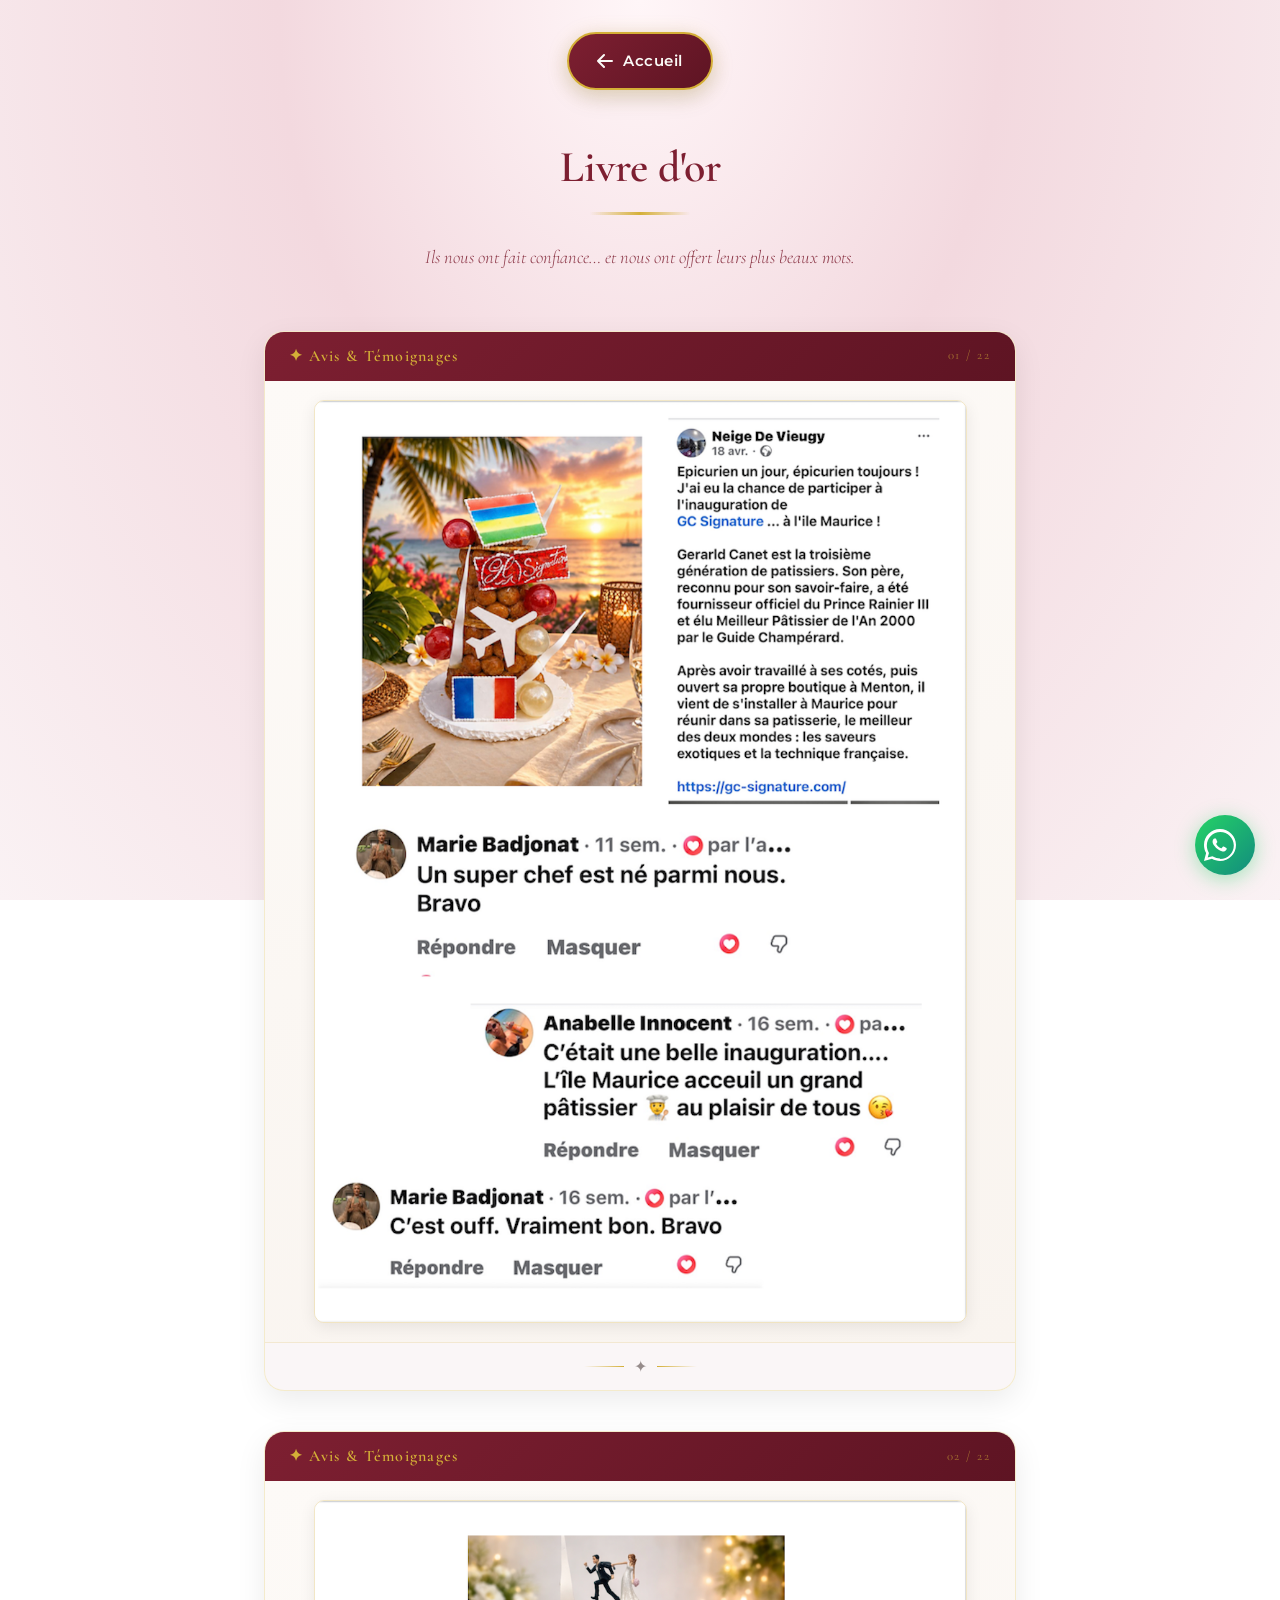
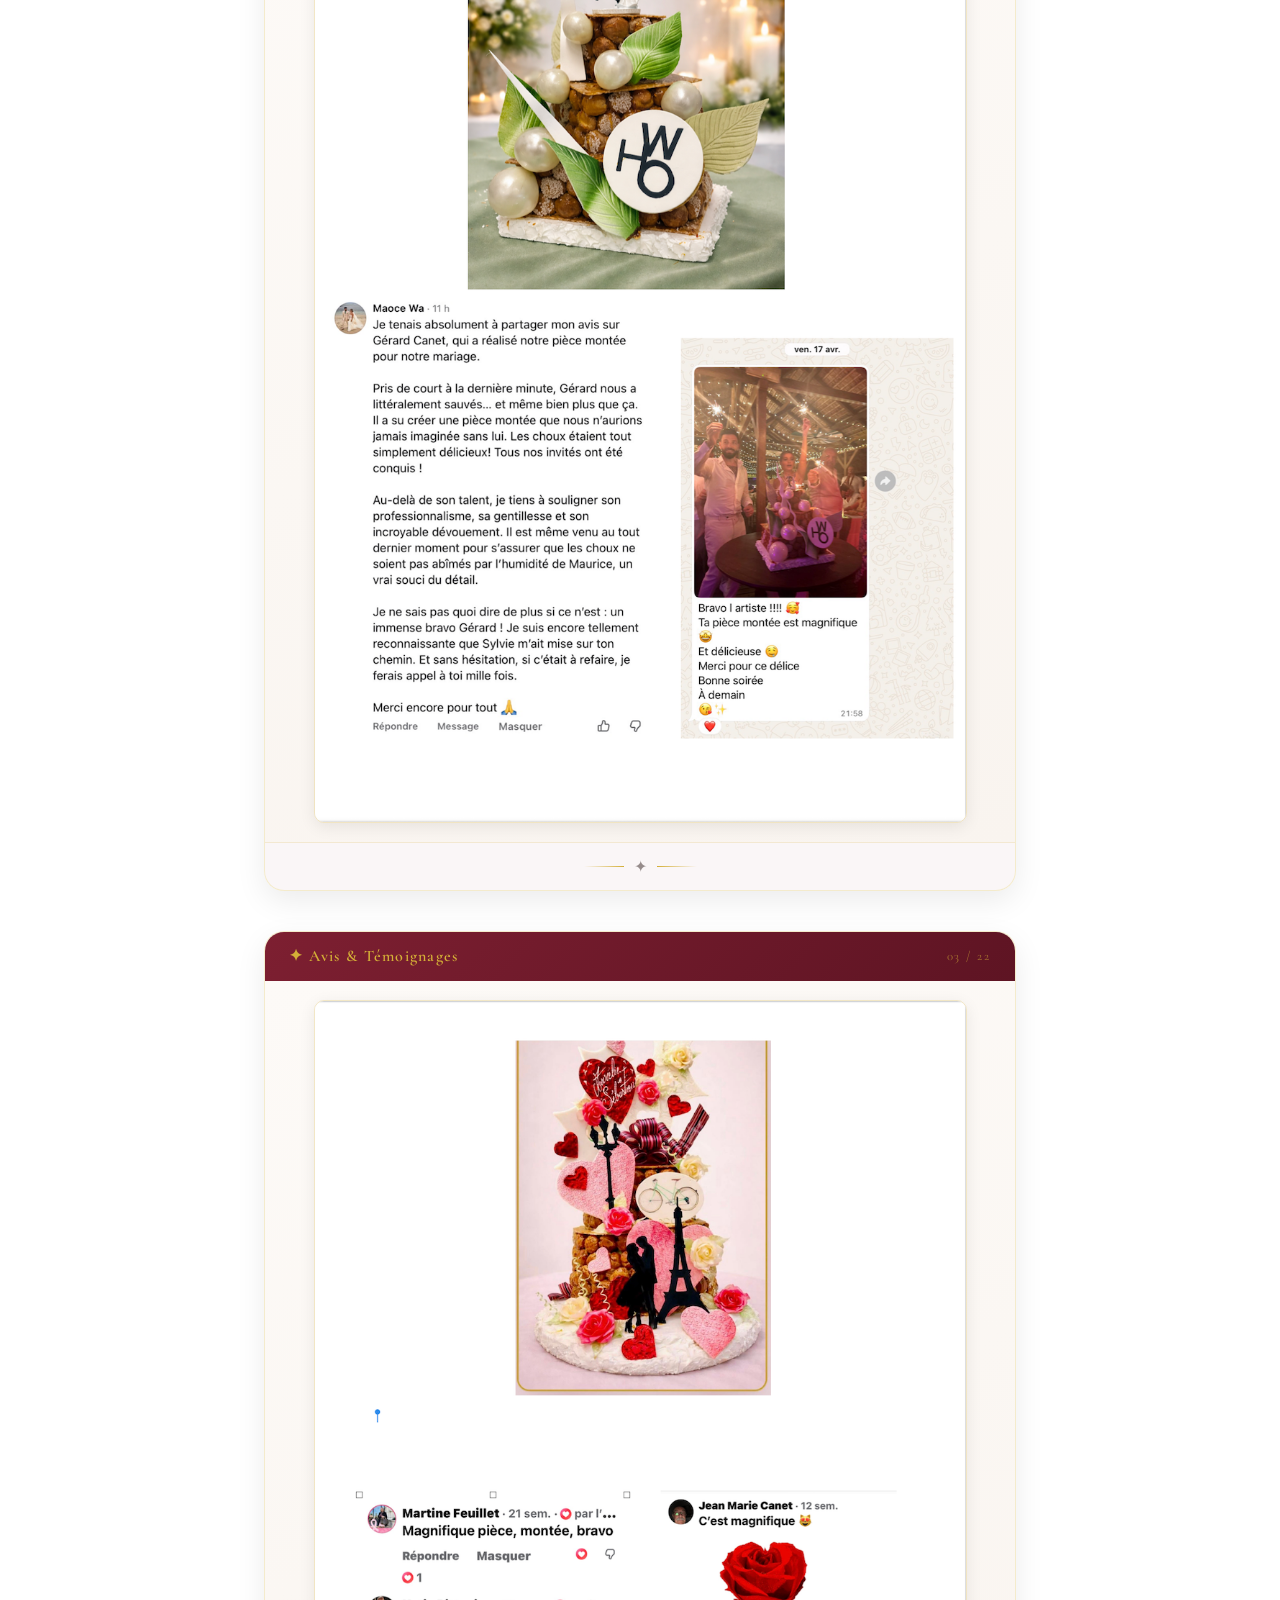
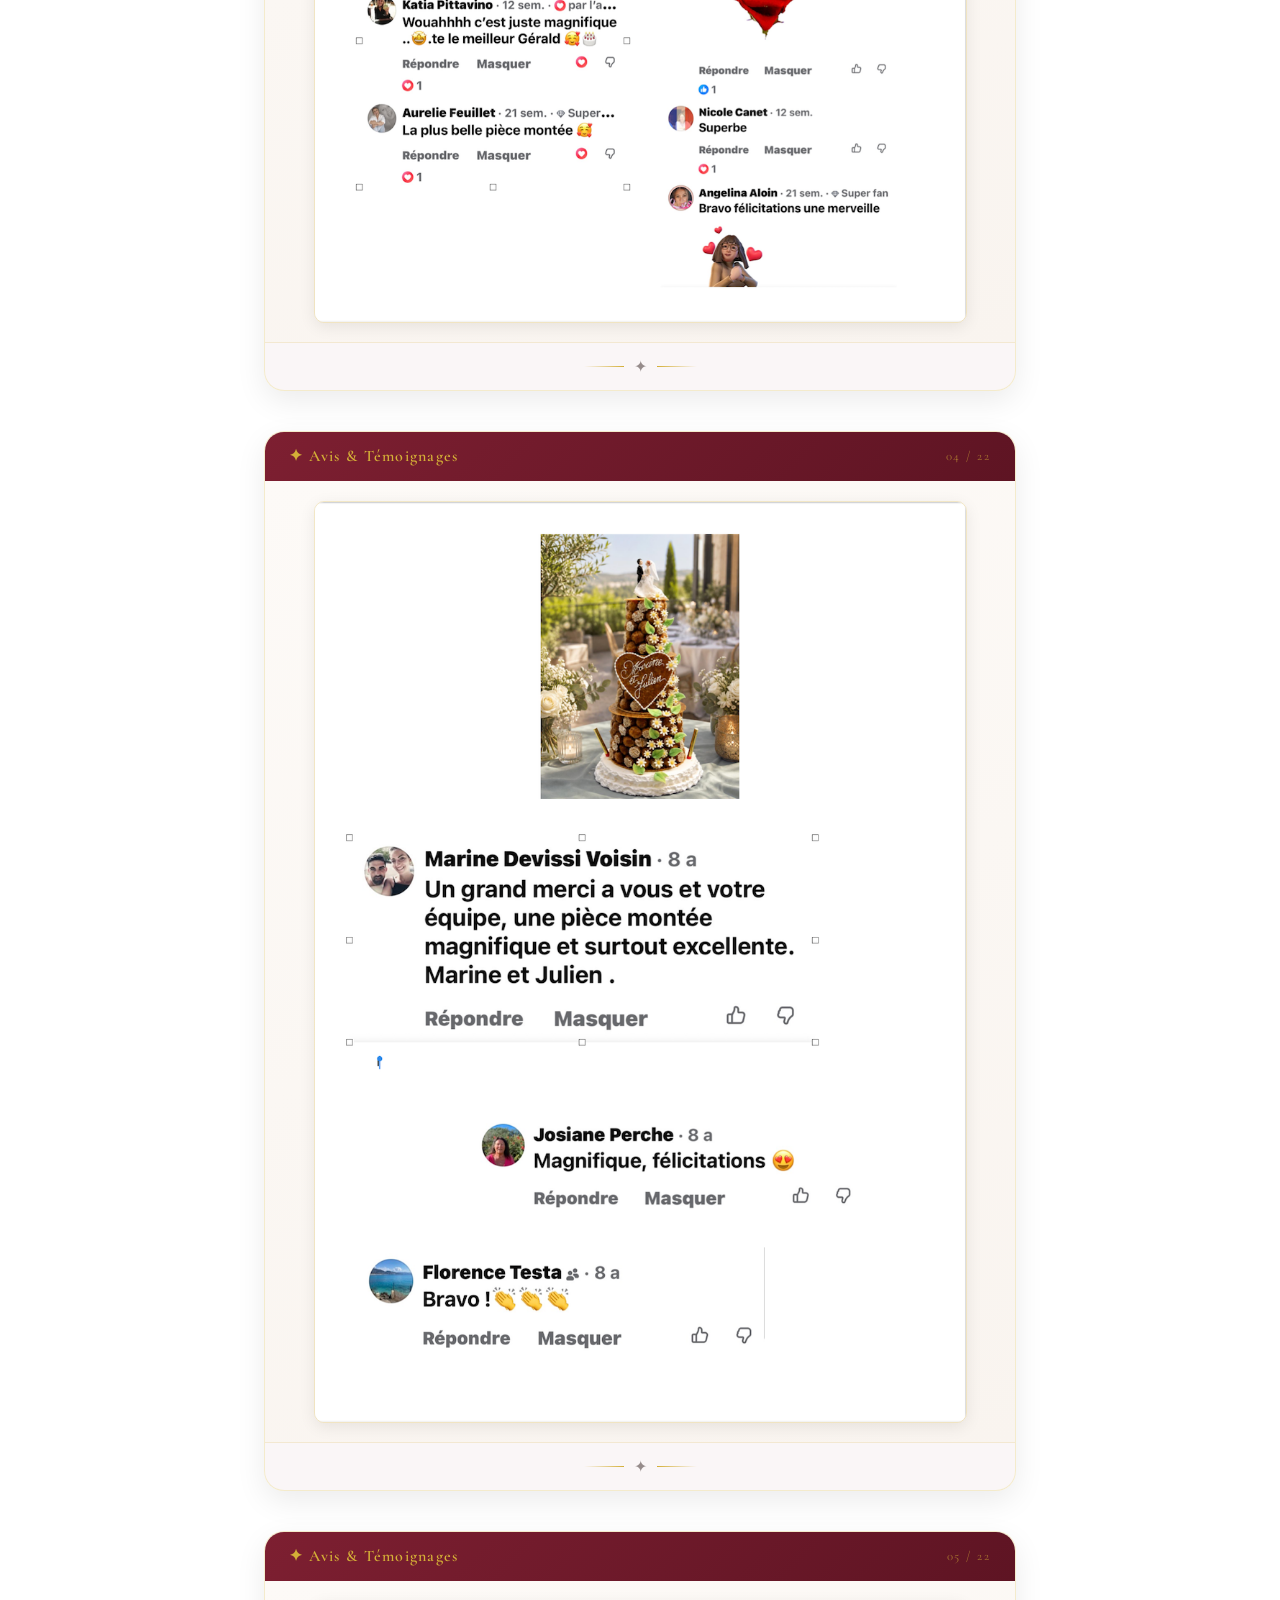
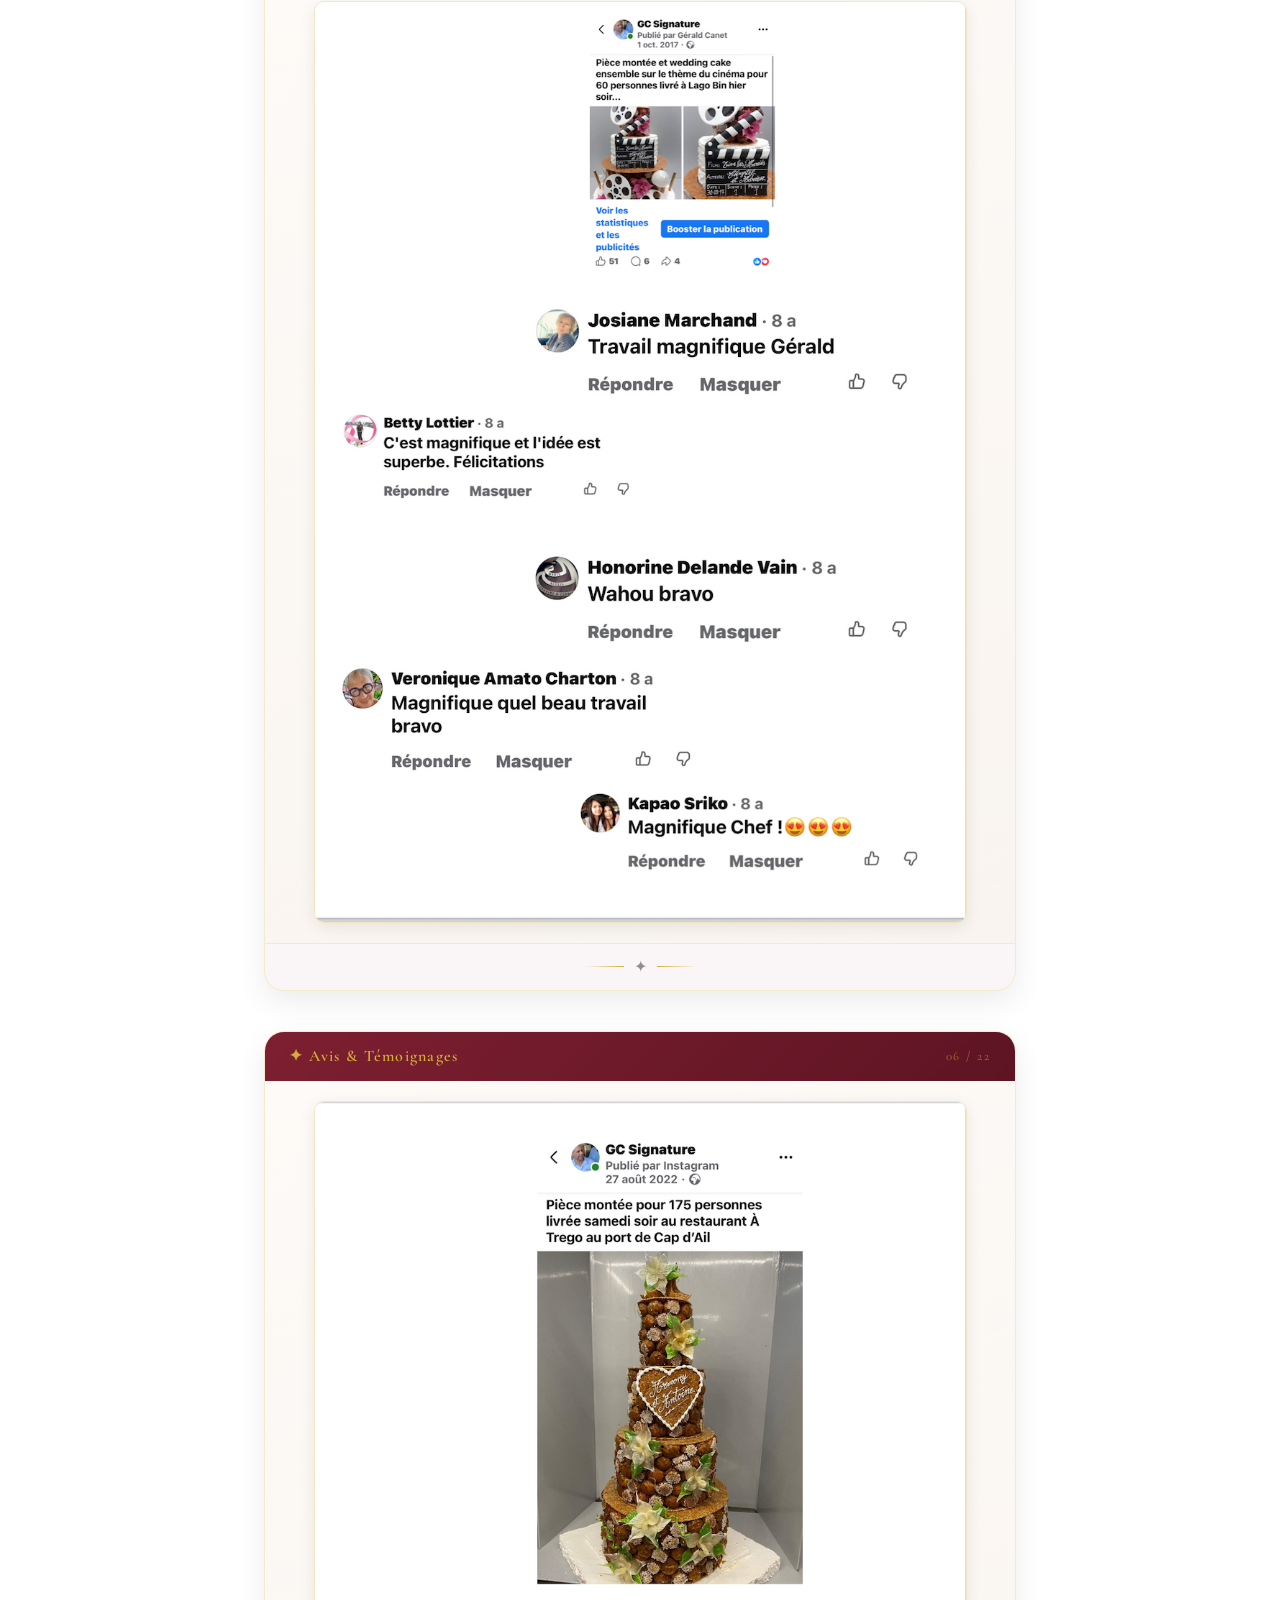
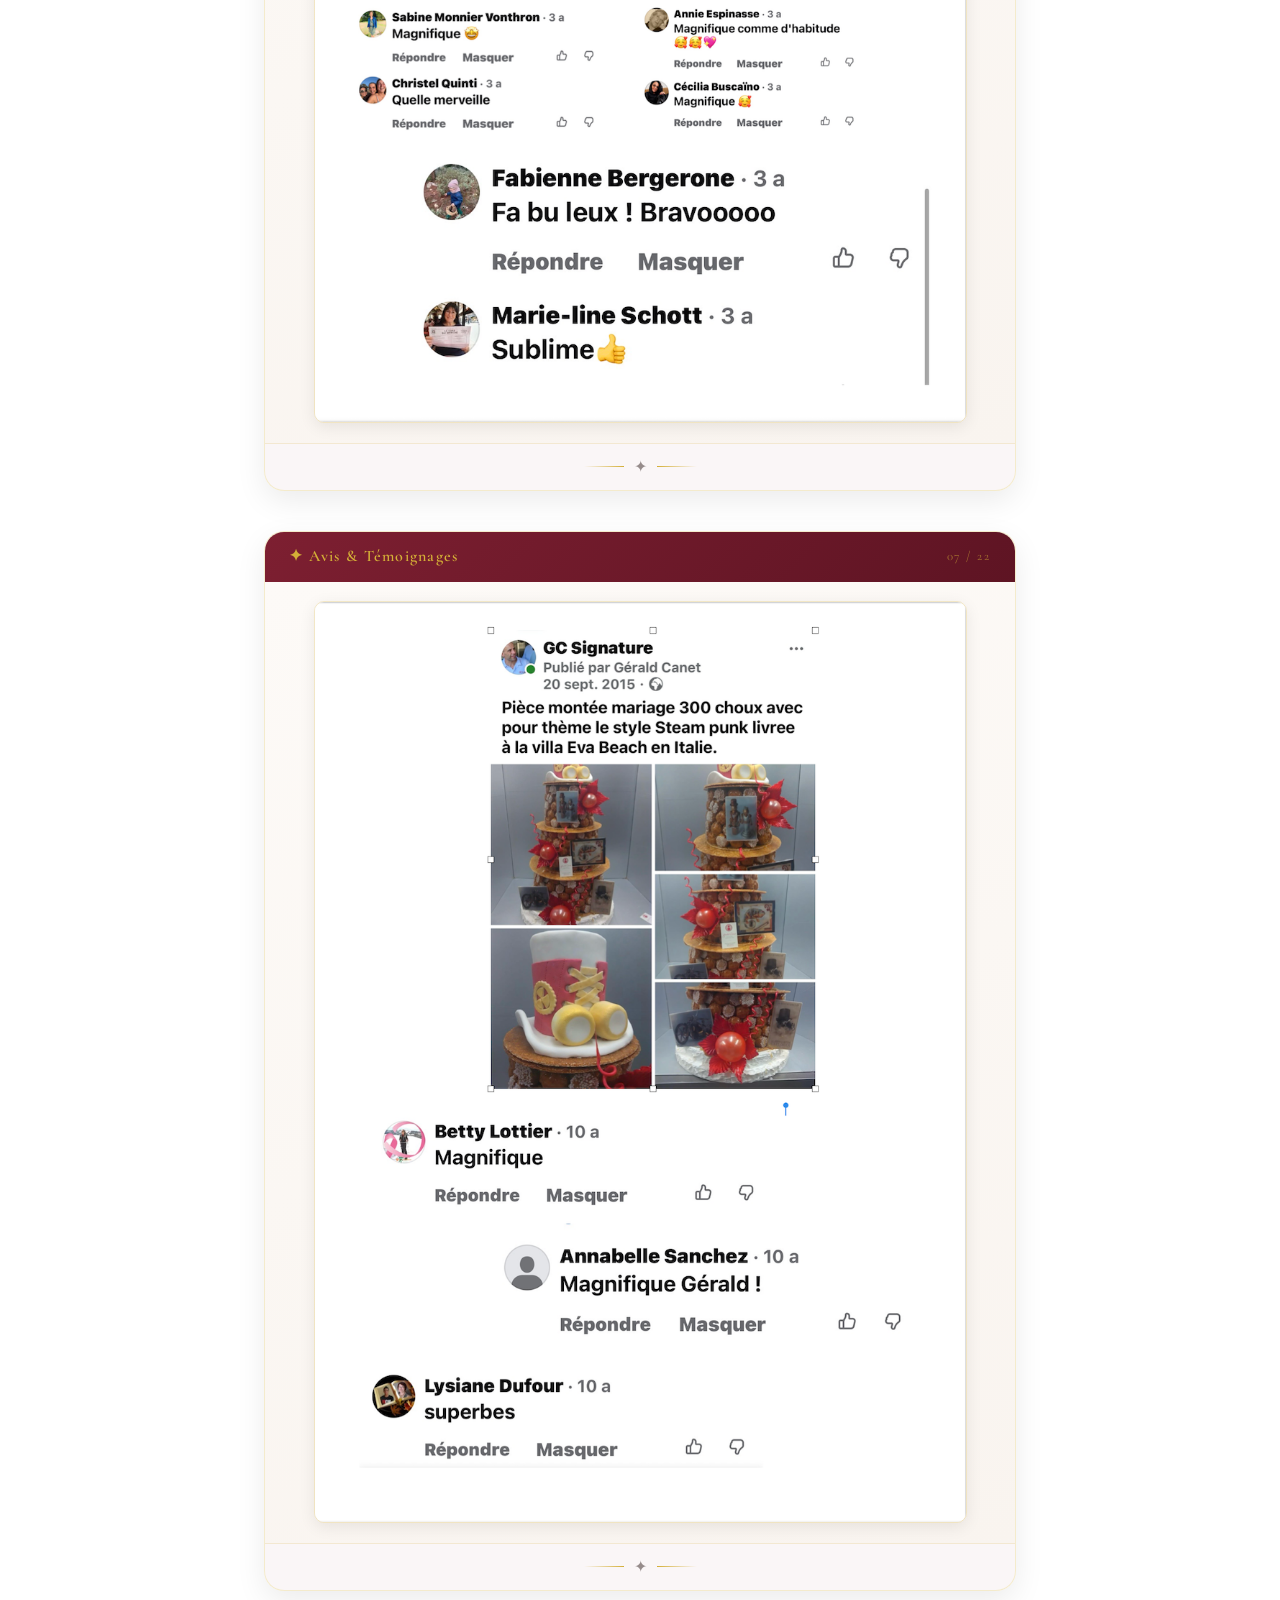
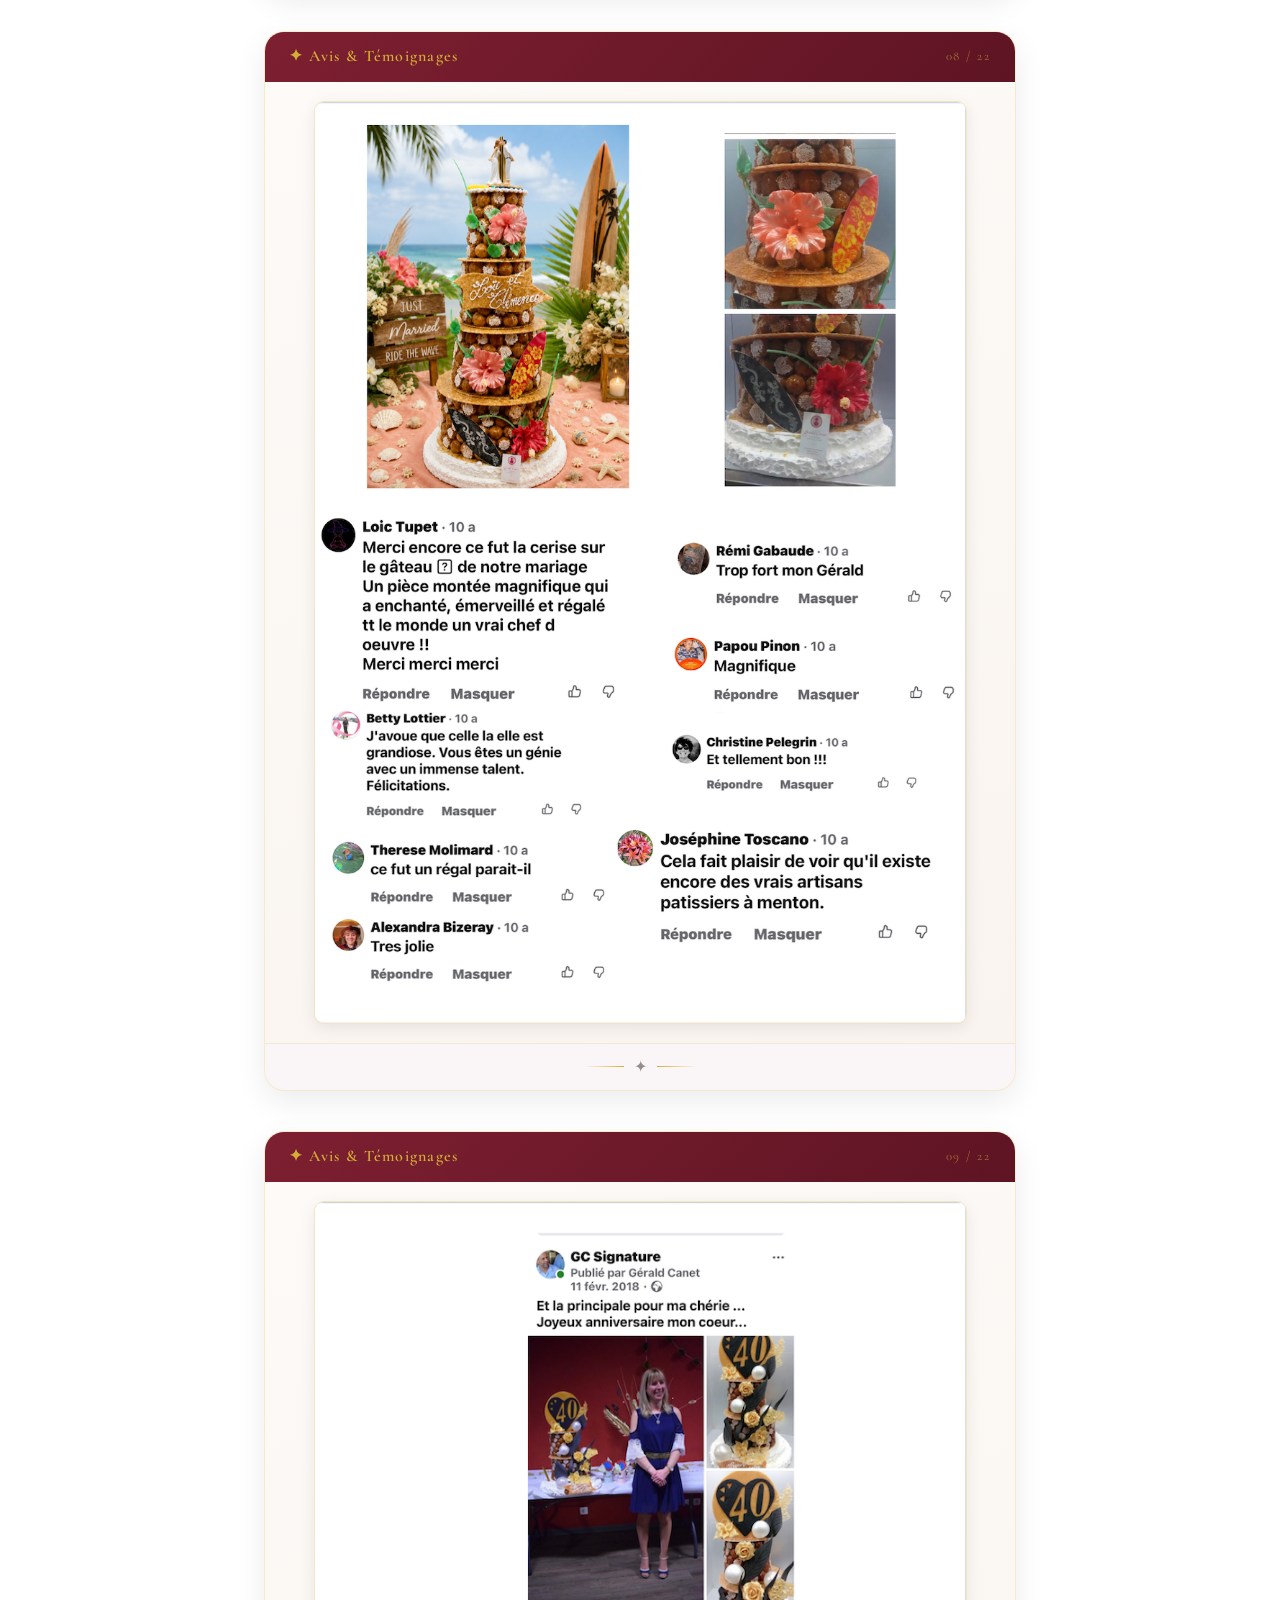
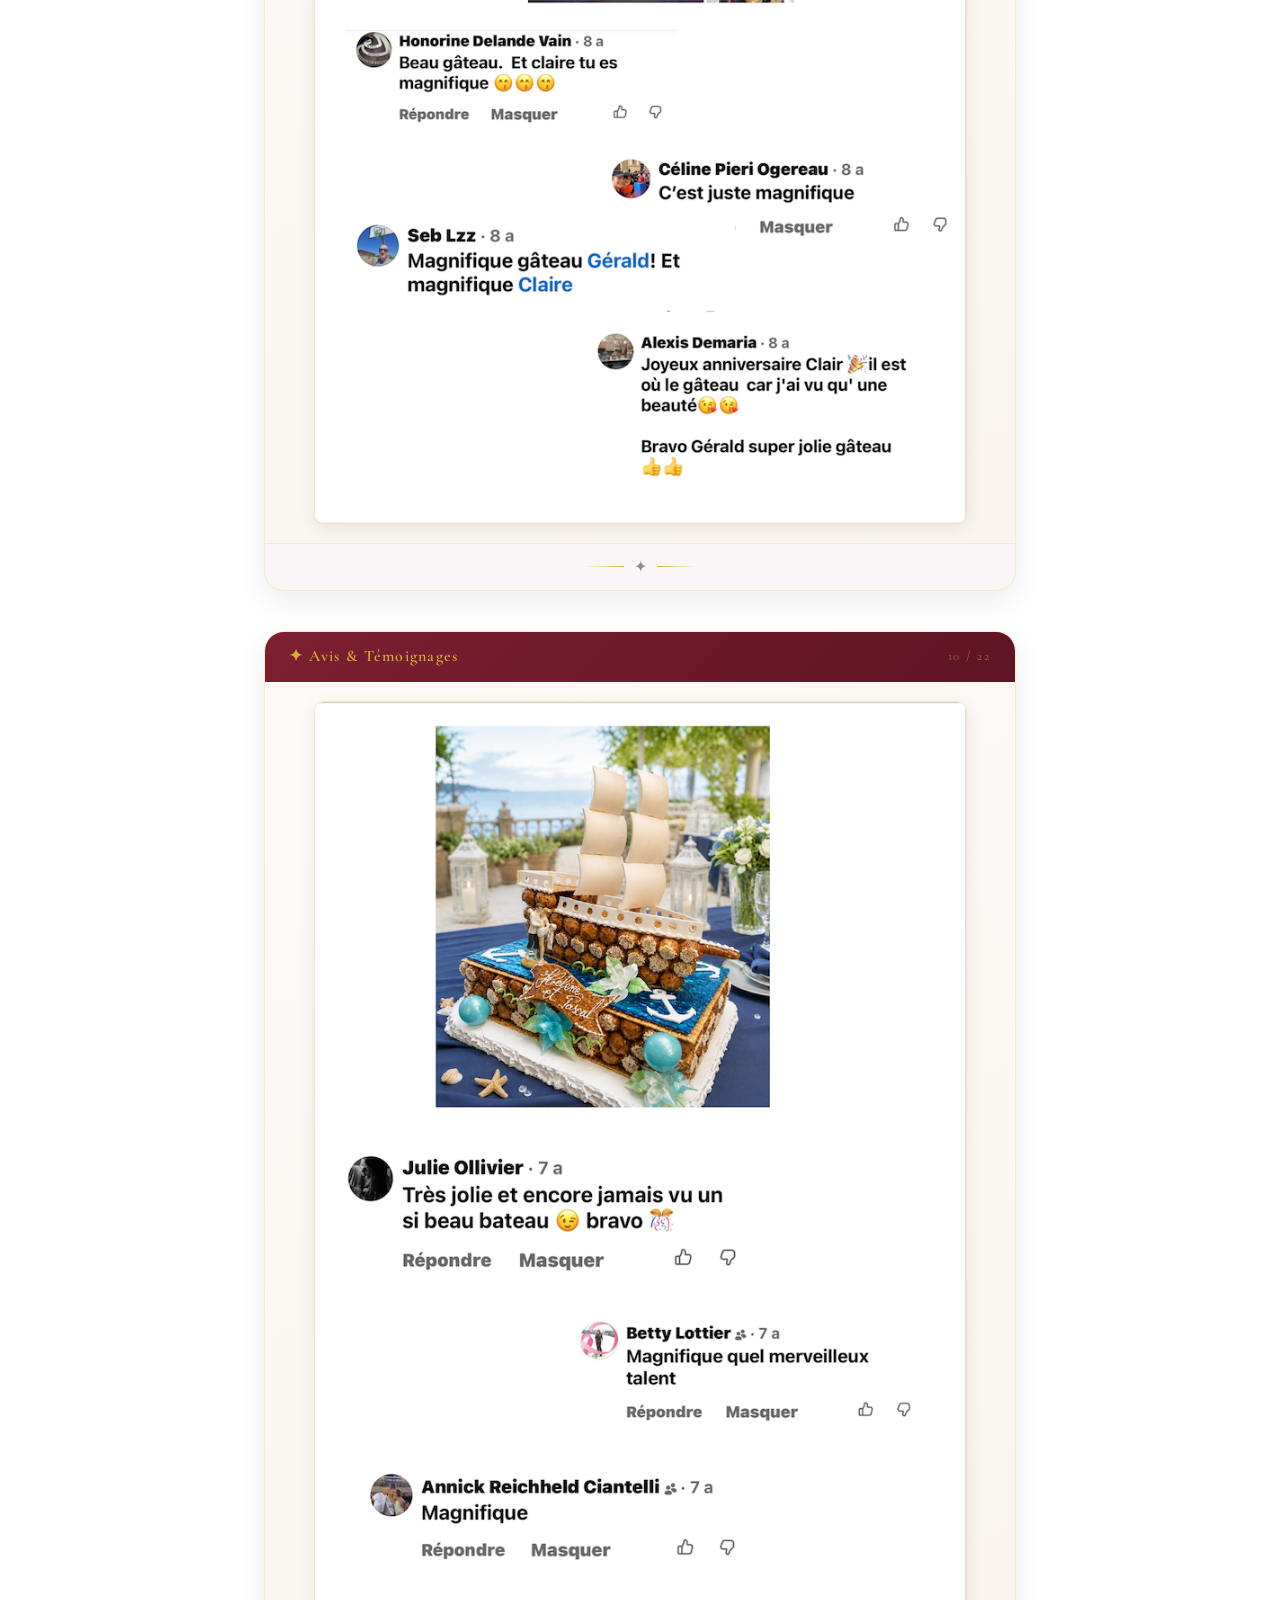
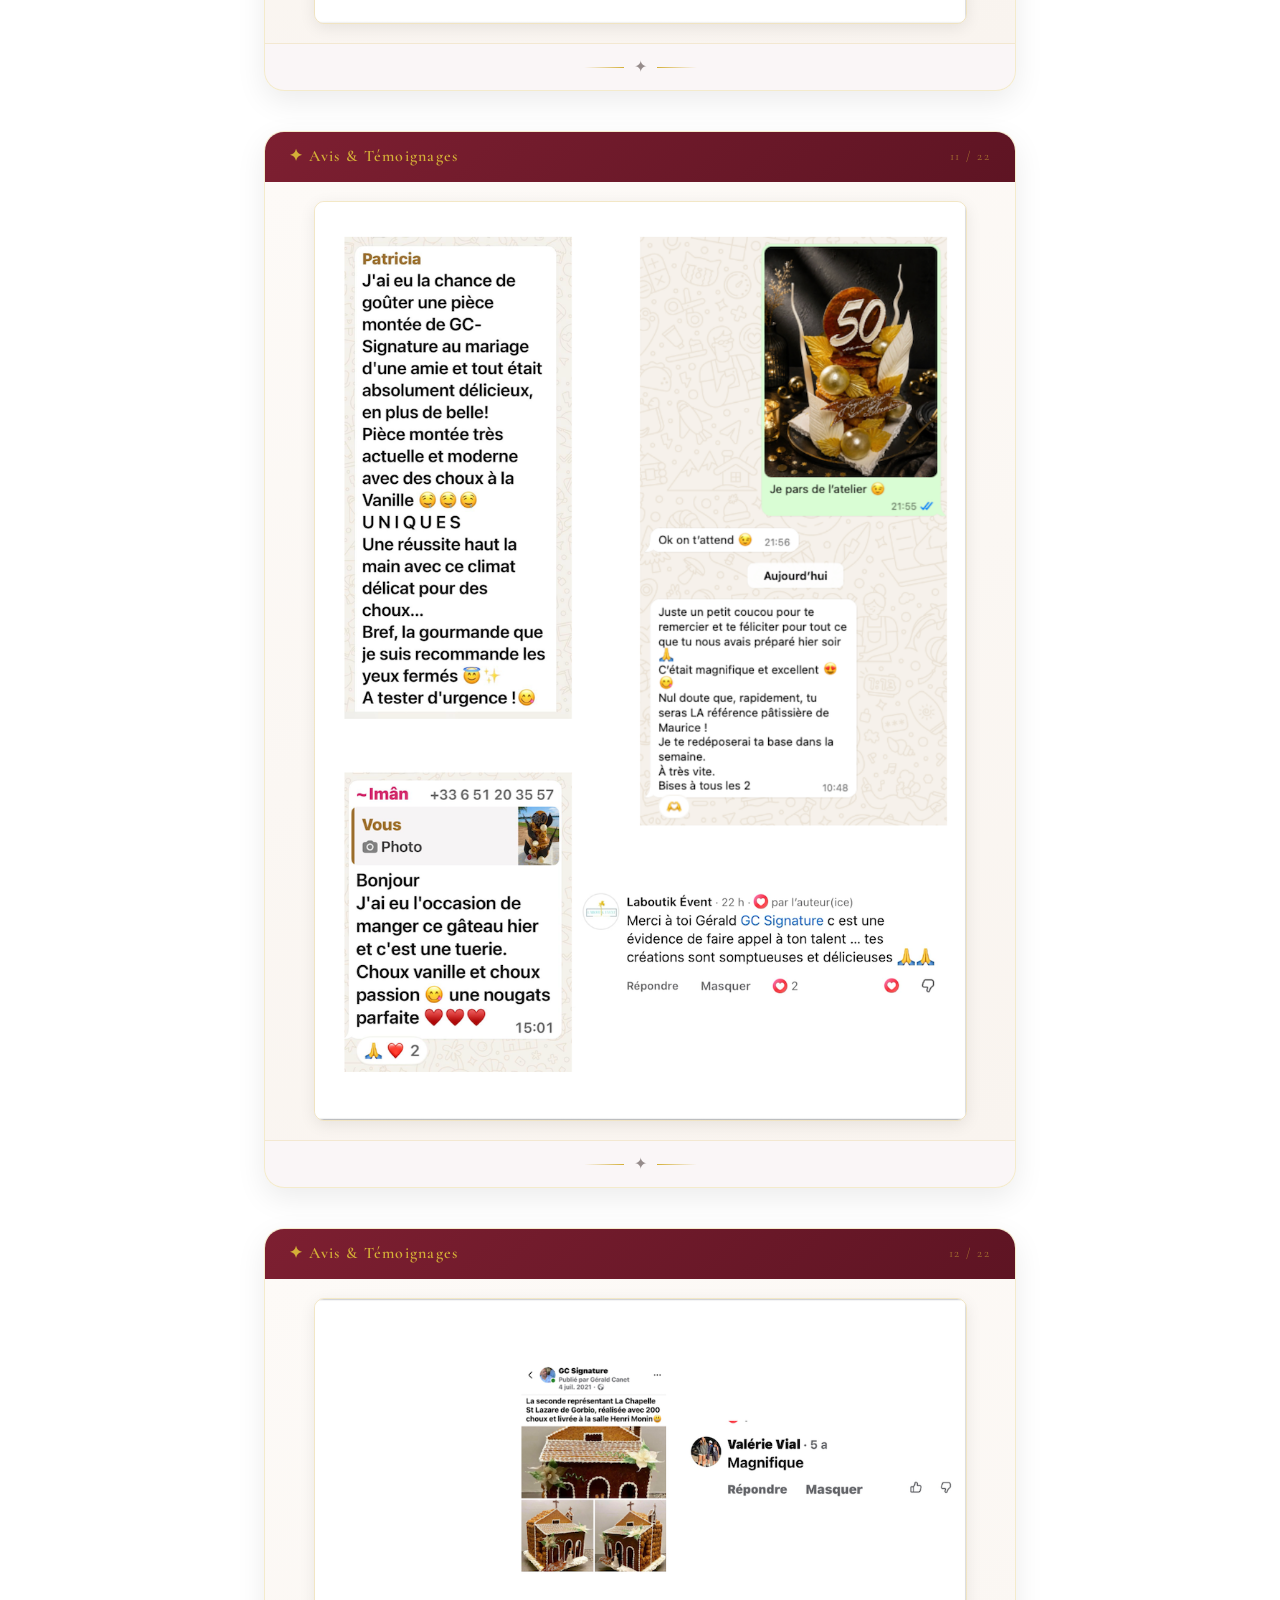
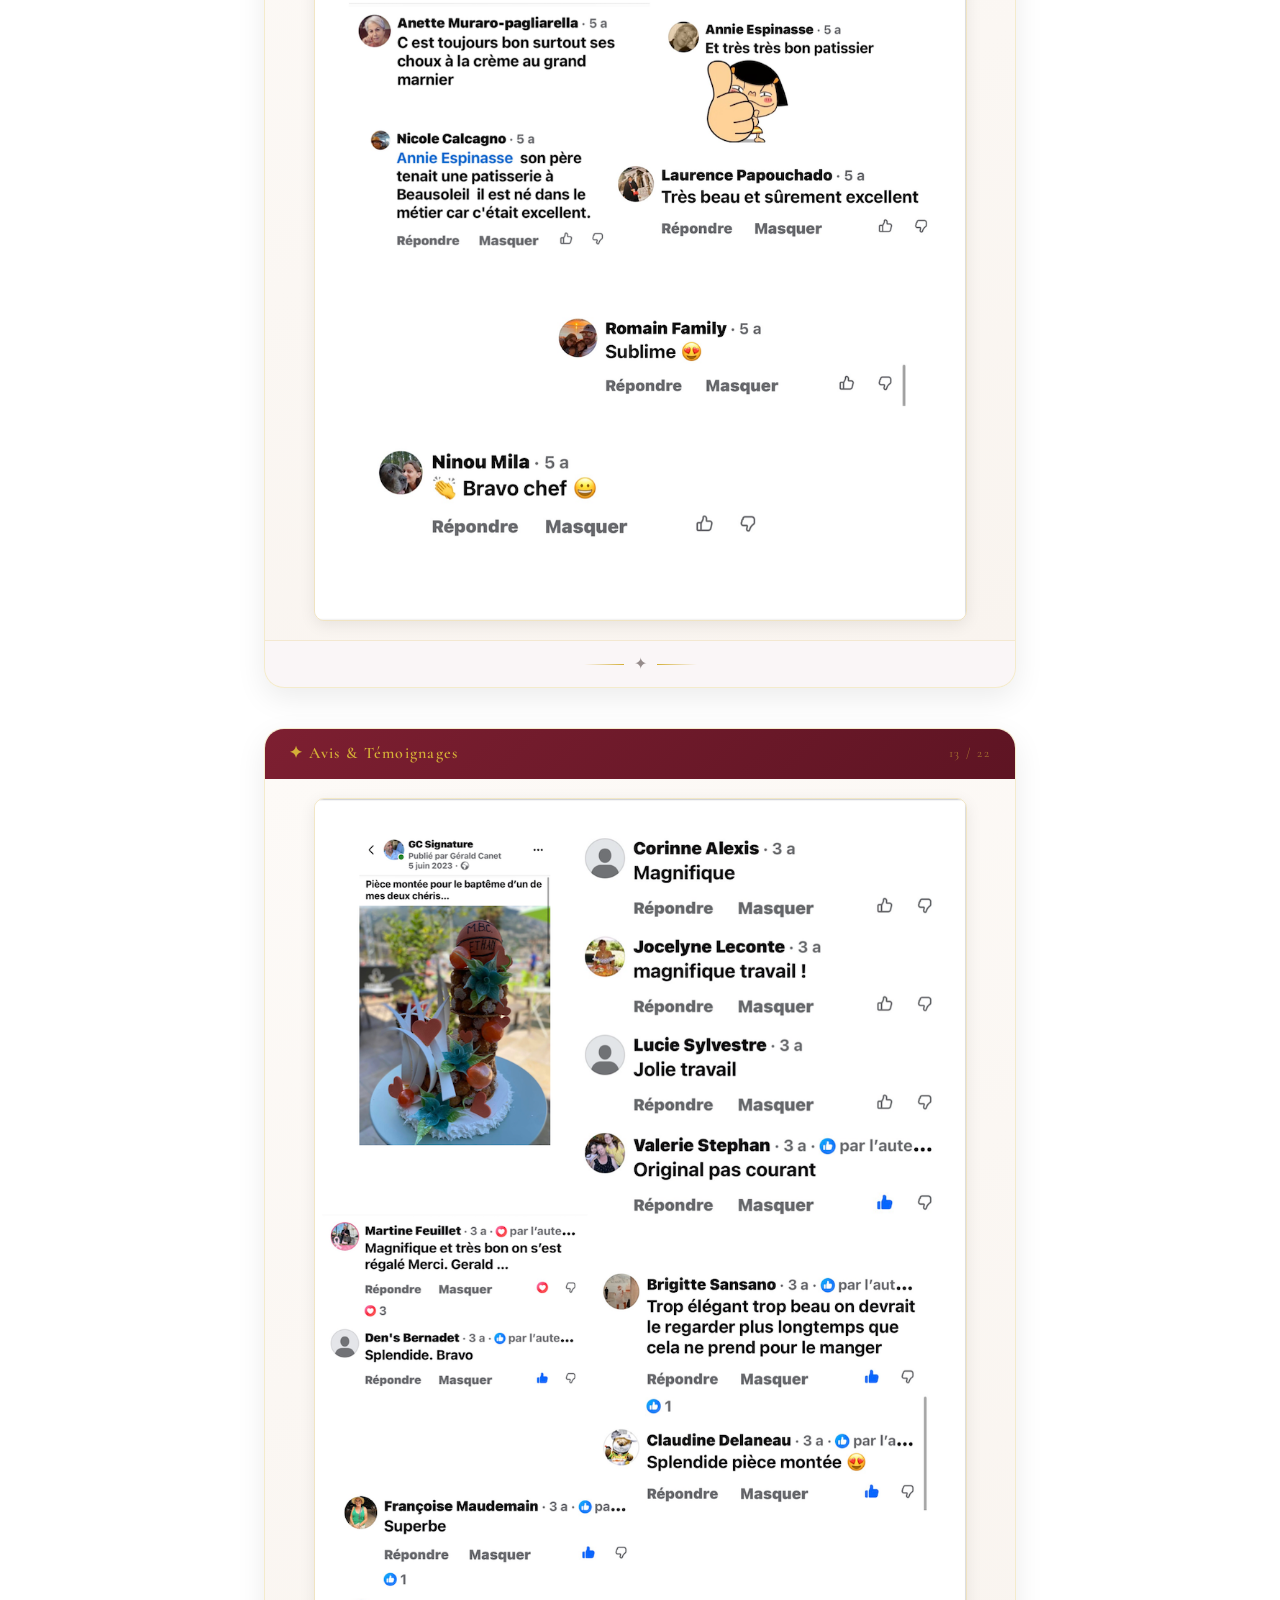
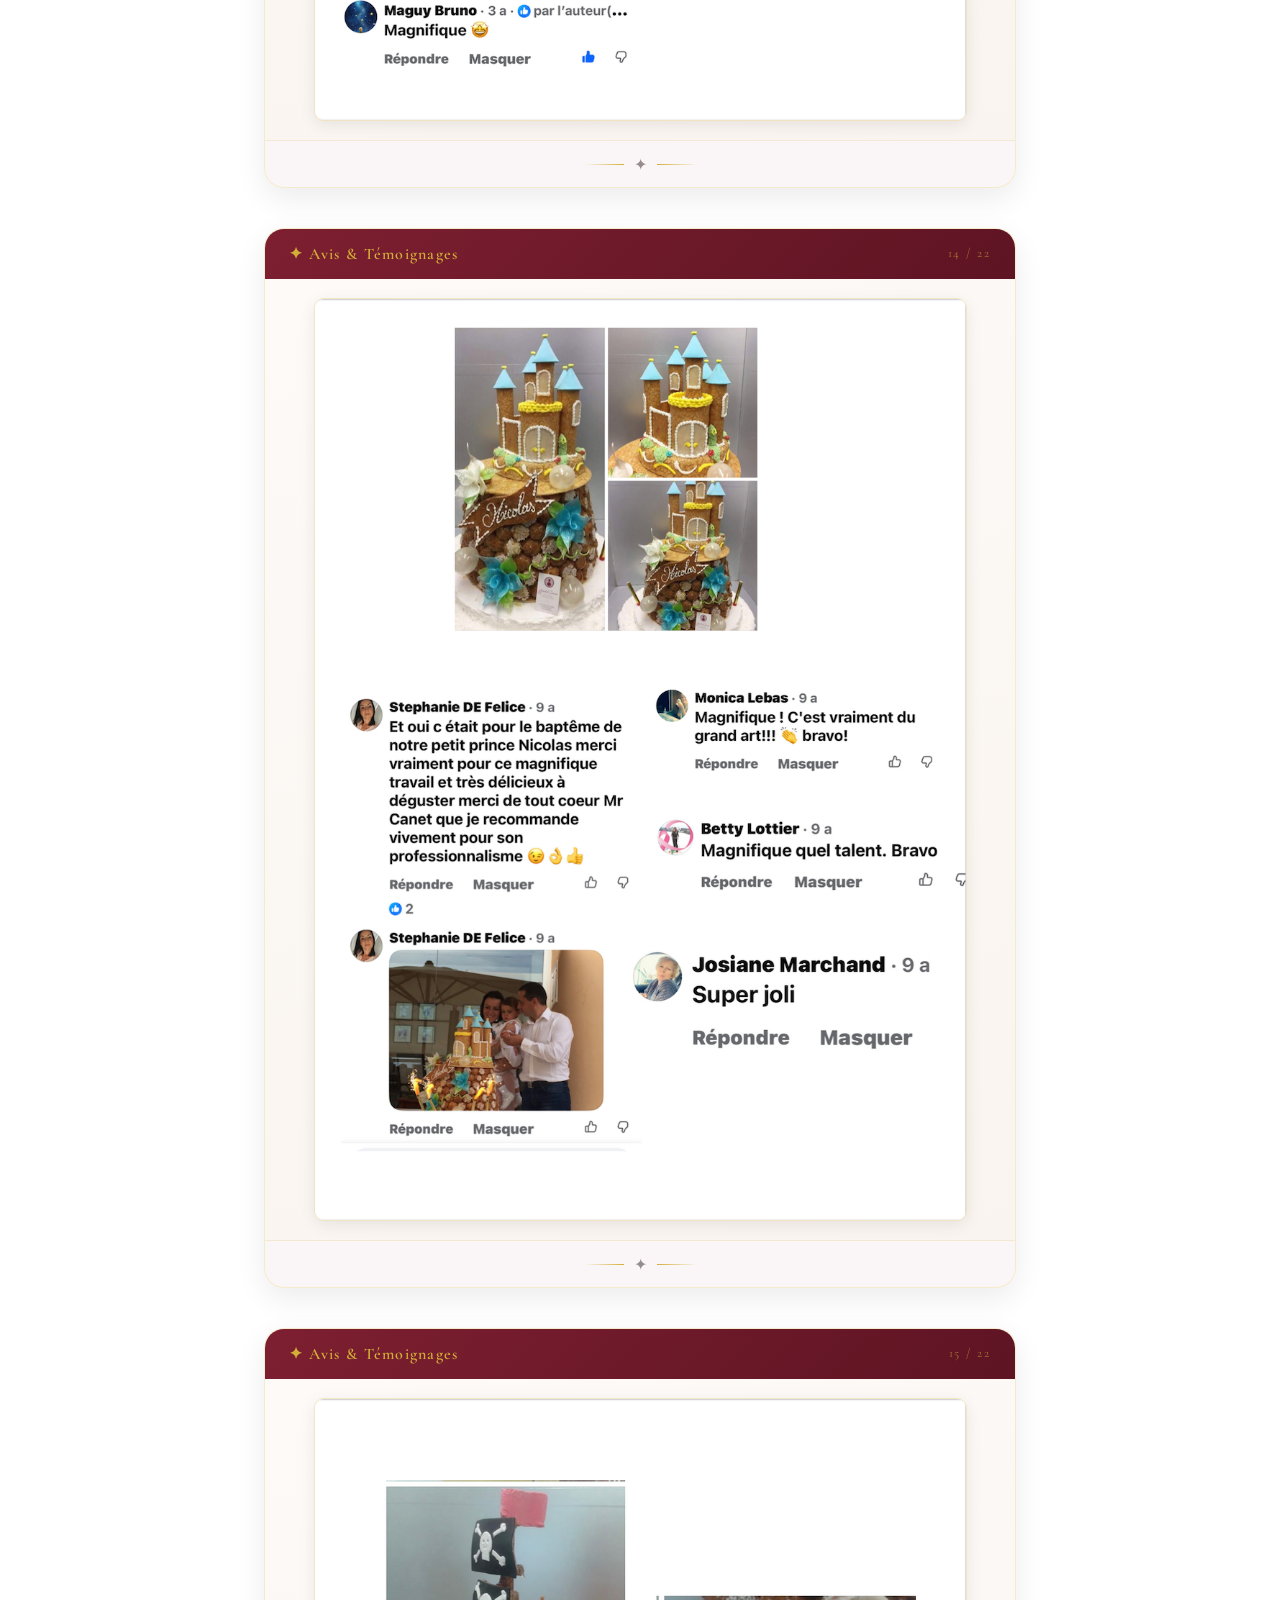
==== commit 5fb918e0: "Add files via upload" ====
--- a/index.html
+++ b/index.html
@@ -2,464 +2,561 @@
 <html lang="fr">
 <head>
   <meta charset="UTF-8">
-  <title>Gérald Canet – Pièces Montées & Croquembouche à l'Île Maurice | Maître Artisan Pâtissier</title>
+  <title>Livre d'or – Gérald Canet</title>
   <meta name="viewport" content="width=device-width, initial-scale=1.0">
-  <link rel="stylesheet" href="css/style.css">
-  <meta name="keywords" content="pièces montées île Maurice, croquembouche Maurice, wedding cake Mauritius, pâtissier Grand Baie, gâteau mariage Maurice, entremets Maurice, pâtisserie artisanale île Maurice, Gérald Canet, GC Signature">
-  <meta name="description" content="Gérald Canet, Maître Artisan Pâtissier-Chocolatier à l'Île Maurice. Spécialiste des pièces montées, croquembouches, entremets et créations sur mesure pour mariages et événements à Grand Baie, Petit Raffray et dans tout le Nord de l'île.">
-  <link rel="canonical" href="https://gc-signature.com">
-  <link rel="alternate" hreflang="en" href="https://gc-signature.com/en/">
-  <link rel="alternate" hreflang="fr" href="https://gc-signature.com/">
-
+  <meta name="description" content="Livre d'or et avis clients de Gérald Canet, Maître Artisan Pâtissier-Chocolatier à l'île Maurice.">
+  <meta name="robots" content="noarchive">
+
+  <link rel="stylesheet" href="../css/style.css">
   <link rel="preconnect" href="https://fonts.googleapis.com">
   <link rel="preconnect" href="https://fonts.gstatic.com" crossorigin>
   <link href="https://fonts.googleapis.com/css2?family=Cormorant+Garamond:ital,wght@0,300;0,400;0,600;1,300;1,400&family=Montserrat:wght@300;400;500;600;700&display=swap" rel="stylesheet">
 
   <style>
-    .univers-card--tarifs .univers-media { background: none; }
-    .univers-card--tarifs .univers-media img { mix-blend-mode: normal; opacity: 1; }
-
-    /* ── Sélecteur de langue ── */
-    .lang-switcher {
-      position: fixed;
-      top: 16px;
-      right: 20px;
-      z-index: 10000;
-      display: flex;
-      align-items: center;
-      gap: 4px;
-      background: rgba(255,255,255,0.92);
-      backdrop-filter: blur(10px);
-      border: 1px solid rgba(212,175,55,0.4);
-      border-radius: 50px;
-      padding: 5px 10px;
-      box-shadow: 0 4px 16px rgba(0,0,0,0.1);
+    /* ── Page générale ── */
+    .ld-page { max-width: 800px; margin: 0 auto; padding: 0 1.5rem 4rem; }
+    .page-top { max-width: 800px; margin: 0 auto; padding: 2rem 1.5rem 0; text-align: center; }
+    .ld-header { text-align: center; padding: 1rem 0 2.5rem; animation: fadeInUp 0.8s ease-out forwards; }
+    .ld-header h1 { font-family: var(--font-display); font-size: 2.75rem; font-weight: 600; color: var(--color-burgundy); margin: 1.5rem 0 0.5rem; position: relative; display: inline-block; }
+    .ld-header h1::after { content: ''; position: absolute; bottom: -10px; left: 50%; transform: translateX(-50%); width: 100px; height: 3px; background: linear-gradient(90deg, transparent, var(--color-gold), transparent); }
+    .ld-header p { margin: 1.8rem auto 0; max-width: 600px; font-family: var(--font-display); font-size: 1.15rem; font-style: italic; font-weight: 300; color: var(--color-burgundy); line-height: 1.8; opacity: 0.85; }
+
+    /* ── Galerie défilante ── */
+    .ld-gallery { display: flex; flex-direction: column; gap: 2.5rem; margin: 1rem 0 3rem; }
+
+    .ld-item { opacity: 0; transform: translateY(30px); transition: all 0.6s ease-out; }
+    .ld-item.revealed { opacity: 1; transform: translateY(0); }
+
+    .ld-card { background: rgba(255,255,255,0.85); backdrop-filter: blur(10px); border: 1px solid rgba(212,175,55,0.25); border-radius: 20px; overflow: hidden; box-shadow: 0 10px 30px rgba(0,0,0,0.08); transition: all 0.4s ease; }
+    .ld-card:hover { border-color: var(--color-gold); box-shadow: 0 15px 40px rgba(0,0,0,0.12); }
+
+    .ld-card-header { background: linear-gradient(135deg, var(--color-burgundy), var(--color-burgundy-dark)); padding: 0.7rem 1.5rem; display: flex; align-items: center; justify-content: space-between; }
+    .ld-card-title { font-family: var(--font-display); font-size: 1rem; font-weight: 600; color: var(--color-gold); letter-spacing: 0.08em; }
+    .ld-card-num { font-family: var(--font-display); font-size: 0.8rem; color: rgba(212,175,55,0.6); letter-spacing: 0.15em; }
+
+    .ld-card-body { padding: 1.2rem; display: flex; align-items: center; justify-content: center; background: linear-gradient(160deg, #fdfaf7 0%, #f9f4ef 100%); }
+
+    .ld-img { width: 100%; max-width: 653px; height: auto; display: block; margin: 0 auto; border-radius: 10px; border: 1px solid rgba(212,175,55,0.25); box-shadow: 0 4px 16px rgba(0,0,0,0.08); transition: transform 0.3s ease; }
+    .ld-img:hover { transform: scale(1.01); }
+
+    .ld-card-footer { padding: 0.6rem 1.5rem; background: rgba(125,31,49,0.04); border-top: 1px solid rgba(212,175,55,0.2); display: flex; align-items: center; justify-content: center; }
+    .ld-footer-deco { display: flex; align-items: center; gap: 10px; }
+    .ld-footer-deco::before, .ld-footer-deco::after { content: ''; width: 40px; height: 1px; background: linear-gradient(90deg, transparent, var(--color-gold)); }
+    .ld-footer-deco::after { background: linear-gradient(90deg, var(--color-gold), transparent); }
+    .ld-footer-deco span { font-size: 1rem; opacity: 0.5; }
+
+    @keyframes fadeInUp { from { opacity: 0; transform: translateY(30px); } to { opacity: 1; transform: translateY(0); } }
+    .fade-in { animation: fadeInUp 0.8s ease-out forwards; }
+
+    @media (max-width: 768px) {
+      .ld-header h1 { font-size: 2.25rem; }
+      .ld-card-body { padding: 0.8rem; }
     }
-    .lang-btn {
-      display: inline-flex;
-      align-items: center;
-      gap: 5px;
-      padding: 4px 10px;
-      border-radius: 50px;
-      text-decoration: none;
-      font-family: 'Montserrat', sans-serif;
-      font-size: 0.78rem;
-      font-weight: 600;
-      letter-spacing: 0.05em;
-      color: #7d1f31;
-      transition: all 0.25s ease;
-      border: none;
-      background: transparent;
-      cursor: pointer;
-    }
-    .lang-btn:hover { background: rgba(212,175,55,0.15); }
-    .lang-btn.active {
-      background: linear-gradient(135deg, #7d1f31, #5e1423);
-      color: white;
-    }
-    .lang-btn .flag { font-size: 1rem; line-height: 1; }
-    .lang-sep { width: 1px; height: 14px; background: rgba(212,175,55,0.4); }
     @media (max-width: 600px) {
-      .lang-switcher { top: 10px; right: 10px; padding: 4px 8px; }
-      .lang-btn { font-size: 0.72rem; padding: 3px 8px; }
+      .ld-page { padding: 0 0.8rem 3rem; }
+      .ld-header h1 { font-size: 2rem; }
+      .ld-gallery { gap: 1.5rem; }
     }
   </style>
-  <script type="application/ld+json">
-  {
-    "@context": "https://schema.org",
-    "@type": "Bakery",
-    "name": "GC Signature – Gérald Canet",
-    "description": "Maître Artisan Pâtissier-Chocolatier spécialisé dans les pièces montées, croquembouches et créations sur mesure à l'Île Maurice.",
-    "url": "https://gc-signature.com",
-    "telephone": "+23055020109",
-    "priceRange": "Rs Rs",
-    "servesCuisine": "French Pastry",
-    "hasMap": "https://maps.google.com/?q=GC+Signature+Petit+Raffray+Mauritius",
-    "areaServed": {
-      "@type": "Place",
-      "name": "Île Maurice – Nord de l'île"
-    },
-    "address": {
-      "@type": "PostalAddress",
-      "streetAddress": "Hills Villa, 8 Domaine de la Forêt des Pins",
-      "addressLocality": "Petit Raffray",
-      "addressRegion": "Rivière du Rempart",
-      "addressCountry": "MU"
-    },
-    "geo": {
-      "@type": "GeoCoordinates",
-      "latitude": "-19.9833",
-      "longitude": "57.5833"
-    },
-    "openingHoursSpecification": {
-      "@type": "OpeningHoursSpecification",
-      "description": "Sur commande uniquement – délai minimum 48h"
-    },
-    "sameAs": [
-      "https://www.facebook.com/profile.php?id=100063628180885",
-      "https://www.instagram.com/gcsignature230"
-    ],
-    "makesOffer": [
-      { "@type": "Offer", "itemOffered": { "@type": "Service", "name": "Pièces montées sur mesure" } },
-      { "@type": "Offer", "itemOffered": { "@type": "Service", "name": "Croquembouche" } },
-      { "@type": "Offer", "itemOffered": { "@type": "Service", "name": "Gâteaux de mariage" } },
-      { "@type": "Offer", "itemOffered": { "@type": "Service", "name": "Entremets" } },
-      { "@type": "Offer", "itemOffered": { "@type": "Service", "name": "Pièces cocktails" } }
-    ]
-  }
-  </script>
 </head>
 
-<body>
-
-  <!-- Sélecteur de langue -->
-  <div class="lang-switcher">
-    <a href="/" class="lang-btn active">
-      <span class="flag">🇫🇷</span> FR
-    </a>
-    <div class="lang-sep"></div>
-    <a href="/en/" class="lang-btn">
-      <span class="flag">🇬🇧</span> EN
+<body role="application">
+  <div class="golden-particles" aria-hidden="true"></div>
+
+  <!-- Bouton retour -->
+  <div class="page-top fade-in">
+    <a href="../index.html" class="btn-qsj">
+      <svg width="16" height="16" viewBox="0 0 16 16" fill="none">
+        <path d="M15 8H1M7 14L1 8l6-6" stroke="currentColor" stroke-width="2" stroke-linecap="round" stroke-linejoin="round"/>
+      </svg>
+      <span>Accueil</span>
     </a>
   </div>
 
-  <div class="golden-particles" aria-hidden="true"></div>
-
-  <header class="site-header">
-    <h1 class="main-title">Gérald Canet – Maître Artisan Pâtissier-Chocolatier à l'île Maurice</h1>
-
-    <div class="container header-stack">
-
-      <section class="header-bandeau" aria-label="Signature">
-        <div class="logo-wrap fade-in">
-          <img src="images/logo-gerald.jpg" alt="Logo Gérald CANET" class="logo">
-        </div>
-      </section>
-
-      <section class="header-accroche" aria-label="Accroche">
-        <p class="logo-quote fade-in-delay">
-          Une pâtisserie française d'exception, héritée de plusieurs générations,
-          au service de vos mariages, événements et moments précieux à l'île Maurice.
-        </p>
-      </section>
-
-      <section class="header-slider" aria-label="Créations">
-        <div class="slider-wrapper fade-in-delay-2">
-          <div class="slider">
-            <div class="slide active"><img src="images/diapo1.jpg" alt="Création pâtissière 1"></div>
-            <div class="slide"><img src="images/diapo2.jpg" alt="Création pâtissière 2"></div>
-            <div class="slide"><img src="images/diapo3.jpg" alt="Création pâtissière 3"></div>
-            <div class="slide"><img src="images/diapo4.jpg" alt="Création pâtissière 4"></div>
-            <div class="slide"><img src="images/diapo5.jpg" alt="Création pâtissière 5"></div>
-            <div class="slide"><img src="images/diapo6.jpg" alt="Création pâtissière 6"></div>
-            <div class="slider-indicators">
-              <button class="indicator active" aria-label="Image 1"></button>
-              <button class="indicator" aria-label="Image 2"></button>
-              <button class="indicator" aria-label="Image 3"></button>
-              <button class="indicator" aria-label="Image 4"></button>
-              <button class="indicator" aria-label="Image 5"></button>
-              <button class="indicator" aria-label="Image 6"></button>
-            </div>
-          </div>
-        </div>
-      </section>
-
-      <section class="header-apropos fade-in-delay-3" aria-label="À propos">
-        <h2>À propos</h2>
-        <p class="apropos-text">
-          Titulaire du Brevet de Maîtrise en France et fort de plus de trente ans d'expérience,
-          je mets un savoir-faire artisanal, nourri d'un parcours riche en apprentissages,
-          en créations et en belles rencontres, au service de vos mariages, anniversaires,
-          réunions d'entreprise, ou tout autre type d'événement.
-        </p>
-
-      </section>
-
+  <main class="ld-page">
+
+    <div class="ld-header">
+      <h1>Livre d'or</h1>
+      <p>Ils nous ont fait confiance… et nous ont offert leurs plus beaux mots.</p>
     </div>
-  </header>
-
-  <section class="univers">
-    <div class="univers-grid">
-
-      <!-- Qui suis-je -->
-      <article class="univers-card reveal-on-scroll">
-        <div class="univers-media">
-          <img src="images/qui-suis-je-accueil.jpg" alt="Qui suis-je – Gérald Canet" loading="lazy">
-          <div class="media-overlay"></div>
-        </div>
-        <div class="univers-body">
-          <h3>Qui suis-je ?</h3>
-          <p>Maître Artisan Pâtissier-Chocolatier, une passion héritée de trois générations entre tradition française et créativité.</p>
-          <div class="card-cta">
-            <span class="cta-line"></span>
-            <a class="btn-qsj btn-qsj--secondary" href="qui-suis-je/index.html">
-              <span>Mon histoire</span>
-              <svg class="btn-icon" width="14" height="14" viewBox="0 0 16 16" fill="none">
-                <path d="M1 8h14M9 2l6 6-6 6" stroke="currentColor" stroke-width="2" stroke-linecap="round" stroke-linejoin="round"/>
-              </svg>
-            </a>
-            <span class="cta-line"></span>
-          </div>
-        </div>
-      </article>
-
-      <!-- Pièces Montées -->
-      <article class="univers-card reveal-on-scroll">
-        <div class="univers-media">
-          <img src="images/montee-1.jpg" alt="Pièces montées et croquembouche sur mesure à l'Île Maurice – GC Signature" loading="lazy">
-          <div class="media-overlay"></div>
-        </div>
-        <div class="univers-body">
-          <h3>Pièces Montées</h3>
-          <p>Créations sur mesure pour mariages et grandes célébrations.</p>
-          <div class="card-cta">
-            <span class="cta-line"></span>
-            <a class="btn-qsj btn-qsj--secondary" href="pieces-montees/index.html">
-              <span>Découvrir</span>
-              <svg class="btn-icon" width="14" height="14" viewBox="0 0 16 16" fill="none">
-                <path d="M1 8h14M9 2l6 6-6 6" stroke="currentColor" stroke-width="2" stroke-linecap="round" stroke-linejoin="round"/>
-              </svg>
-            </a>
-            <span class="cta-line"></span>
-          </div>
-        </div>
-      </article>
-
-      <article class="univers-card reveal-on-scroll">
-        <div class="univers-media">
-          <img src="images/entremets-accueil.jpg" alt="Entremets et pièces cocktails artisanaux à l'Île Maurice – GC Signature" loading="lazy">
-          <div class="media-overlay"></div>
-        </div>
-        <div class="univers-body">
-          <h3>Entremets &amp; Pièces cocktails</h3>
-          <p>Entremets, mignardises et pièces cocktails pour vos événements privés.</p>
-          <div class="card-cta">
-            <span class="cta-line"></span>
-            <a class="btn-qsj btn-qsj--secondary" href="./entremets-cocktails/index.html">
-              <span>Découvrir</span>
-              <svg class="btn-icon" width="14" height="14" viewBox="0 0 16 16" fill="none">
-                <path d="M1 8h14M9 2l6 6-6 6" stroke="currentColor" stroke-width="2" stroke-linecap="round" stroke-linejoin="round"/>
-              </svg>
-            </a>
-            <span class="cta-line"></span>
-          </div>
-        </div>
-      </article>
-
-      <article class="univers-card reveal-on-scroll">
-        <div class="univers-media" style="background:#4a0f1c; display:flex; align-items:center; justify-content:center; overflow:hidden;">
-          <svg width="100%" height="100%" viewBox="0 0 680 440" xmlns="http://www.w3.org/2000/svg" style="display:block;">
-            <defs>
-              <linearGradient id="ld-coverGrad" x1="0%" y1="0%" x2="100%" y2="100%">
-                <stop offset="0%" stop-color="#8a2035"/>
-                <stop offset="30%" stop-color="#6b1828"/>
-                <stop offset="70%" stop-color="#5e1423"/>
-                <stop offset="100%" stop-color="#4a0f1c"/>
-              </linearGradient>
-              <linearGradient id="ld-spineGrad" x1="0%" y1="0%" x2="100%" y2="0%">
-                <stop offset="0%" stop-color="#3a0c17"/>
-                <stop offset="100%" stop-color="#5e1423"/>
-              </linearGradient>
-              <linearGradient id="ld-goldGrad" x1="0%" y1="0%" x2="100%" y2="100%">
-                <stop offset="0%" stop-color="#f0d060"/>
-                <stop offset="30%" stop-color="#d4af37"/>
-                <stop offset="60%" stop-color="#e8c84a"/>
-                <stop offset="100%" stop-color="#b8961e"/>
-              </linearGradient>
-              <linearGradient id="ld-goldGrad2" x1="0%" y1="0%" x2="0%" y2="100%">
-                <stop offset="0%" stop-color="#f5e070"/>
-                <stop offset="50%" stop-color="#d4af37"/>
-                <stop offset="100%" stop-color="#a07820"/>
-              </linearGradient>
-              <linearGradient id="ld-pageGrad" x1="0%" y1="0%" x2="100%" y2="0%">
-                <stop offset="0%" stop-color="#e8d8b0"/>
-                <stop offset="100%" stop-color="#f5edd0"/>
-              </linearGradient>
-              <linearGradient id="ld-shineGrad" x1="0%" y1="0%" x2="30%" y2="100%">
-                <stop offset="0%" stop-color="#ffffff" stop-opacity="0.12"/>
-                <stop offset="100%" stop-color="#ffffff" stop-opacity="0"/>
-              </linearGradient>
-              <filter id="ld-shadow">
-                <feDropShadow dx="5" dy="7" stdDeviation="9" flood-color="#000" flood-opacity="0.5"/>
-              </filter>
-            </defs>
-            <rect width="680" height="440" fill="#3a0c17"/>
-            <ellipse cx="390" cy="425" rx="220" ry="14" fill="#000" opacity="0.22"/>
-            <rect x="560" y="48" width="28" height="368" fill="url(#ld-pageGrad)"/>
-            <line x1="565" y1="48" x2="565" y2="416" stroke="#ddd0a0" stroke-width="0.4" opacity="0.4"/>
-            <line x1="573" y1="48" x2="573" y2="416" stroke="#c8b880" stroke-width="0.4" opacity="0.3"/>
-            <line x1="581" y1="48" x2="581" y2="416" stroke="#ddd0a0" stroke-width="0.4" opacity="0.2"/>
-            <rect x="559" y="47" width="30" height="370" fill="none" stroke="url(#ld-goldGrad)" stroke-width="1.5"/>
-            <rect x="108" y="36" width="456" height="384" rx="6" fill="url(#ld-coverGrad)" filter="url(#ld-shadow)"/>
-            <rect x="108" y="36" width="456" height="384" rx="6" fill="url(#ld-shineGrad)"/>
-            <rect x="108" y="36" width="38" height="384" rx="4" fill="url(#ld-spineGrad)"/>
-            <line x1="146" y1="36" x2="146" y2="420" stroke="#2a0810" stroke-width="2"/>
-            <rect x="110" y="95" width="34" height="8" rx="3" fill="#4a0f1c" stroke="url(#ld-goldGrad)" stroke-width="0.8"/>
-            <rect x="110" y="118" width="34" height="8" rx="3" fill="#4a0f1c" stroke="url(#ld-goldGrad)" stroke-width="0.8"/>
-            <rect x="110" y="295" width="34" height="8" rx="3" fill="#4a0f1c" stroke="url(#ld-goldGrad)" stroke-width="0.8"/>
-            <rect x="110" y="318" width="34" height="8" rx="3" fill="#4a0f1c" stroke="url(#ld-goldGrad)" stroke-width="0.8"/>
-            <rect x="120" y="50" width="432" height="356" rx="4" fill="none" stroke="url(#ld-goldGrad)" stroke-width="2"/>
-            <rect x="158" y="68" width="356" height="320" rx="3" fill="none" stroke="url(#ld-goldGrad2)" stroke-width="1"/>
-            <g transform="translate(158,68)"><path d="M0,0 L28,0 L28,4 L4,4 L4,28 L0,28 Z" fill="url(#ld-goldGrad)" opacity="0.9"/><circle cx="14" cy="14" r="5" fill="none" stroke="url(#ld-goldGrad)" stroke-width="1.2"/><circle cx="14" cy="14" r="2" fill="url(#ld-goldGrad)" opacity="0.8"/></g>
-            <g transform="translate(514,68) scale(-1,1)"><path d="M0,0 L28,0 L28,4 L4,4 L4,28 L0,28 Z" fill="url(#ld-goldGrad)" opacity="0.9"/><circle cx="14" cy="14" r="5" fill="none" stroke="url(#ld-goldGrad)" stroke-width="1.2"/><circle cx="14" cy="14" r="2" fill="url(#ld-goldGrad)" opacity="0.8"/></g>
-            <g transform="translate(158,388) scale(1,-1)"><path d="M0,0 L28,0 L28,4 L4,4 L4,28 L0,28 Z" fill="url(#ld-goldGrad)" opacity="0.9"/><circle cx="14" cy="14" r="5" fill="none" stroke="url(#ld-goldGrad)" stroke-width="1.2"/><circle cx="14" cy="14" r="2" fill="url(#ld-goldGrad)" opacity="0.8"/></g>
-            <g transform="translate(514,388) scale(-1,-1)"><path d="M0,0 L28,0 L28,4 L4,4 L4,28 L0,28 Z" fill="url(#ld-goldGrad)" opacity="0.9"/><circle cx="14" cy="14" r="5" fill="none" stroke="url(#ld-goldGrad)" stroke-width="1.2"/><circle cx="14" cy="14" r="2" fill="url(#ld-goldGrad)" opacity="0.8"/></g>
-            <line x1="190" y1="150" x2="524" y2="150" stroke="url(#ld-goldGrad)" stroke-width="0.8" opacity="0.6"/>
-            <line x1="190" y1="300" x2="524" y2="300" stroke="url(#ld-goldGrad)" stroke-width="0.8" opacity="0.6"/>
-            <g transform="translate(336,150)"><polygon points="0,-7 1.7,-2.3 6.7,-2.3 2.7,0.9 4.1,5.9 0,3 -4.1,5.9 -2.7,0.9 -6.7,-2.3 -1.7,-2.3" fill="url(#ld-goldGrad)" opacity="0.85"/></g>
-            <g transform="translate(336,300)"><polygon points="0,-7 1.7,-2.3 6.7,-2.3 2.7,0.9 4.1,5.9 0,3 -4.1,5.9 -2.7,0.9 -6.7,-2.3 -1.7,-2.3" fill="url(#ld-goldGrad)" opacity="0.85"/></g>
-            <text x="337" y="213" font-family="Georgia,'Times New Roman',serif" font-size="68" font-weight="400" font-style="italic" text-anchor="middle" fill="#3a0c17" opacity="0.5">Livre d'Or</text>
-            <text x="335" y="210" font-family="Georgia,'Times New Roman',serif" font-size="68" font-weight="400" font-style="italic" text-anchor="middle" fill="url(#ld-goldGrad2)">Livre d'Or</text>
-            <text x="335" y="248" font-family="Georgia,'Times New Roman',serif" font-size="16" font-style="italic" text-anchor="middle" fill="url(#ld-goldGrad)" opacity="0.75" letter-spacing="4">Avis &amp; Témoignages</text>
-            <text x="335" y="120" font-family="Georgia,'Times New Roman',serif" font-size="22" font-weight="600" font-style="italic" text-anchor="middle" fill="url(#ld-goldGrad)" opacity="0.9" letter-spacing="3">GC Signature</text>
-            <line x1="240" y1="128" x2="290" y2="128" stroke="url(#ld-goldGrad)" stroke-width="0.8" opacity="0.5"/>
-            <line x1="380" y1="128" x2="430" y2="128" stroke="url(#ld-goldGrad)" stroke-width="0.8" opacity="0.5"/>
-            <g transform="translate(335,340)" opacity="0.7">
-              <ellipse cx="0" cy="-14" rx="5" ry="10" fill="url(#ld-goldGrad)"/>
-              <ellipse cx="0" cy="-14" rx="5" ry="10" fill="url(#ld-goldGrad)" transform="rotate(45)"/>
-              <ellipse cx="0" cy="-14" rx="5" ry="10" fill="url(#ld-goldGrad)" transform="rotate(90)"/>
-              <ellipse cx="0" cy="-14" rx="5" ry="10" fill="url(#ld-goldGrad)" transform="rotate(135)"/>
-              <ellipse cx="0" cy="-14" rx="5" ry="10" fill="url(#ld-goldGrad)" transform="rotate(180)"/>
-              <ellipse cx="0" cy="-14" rx="5" ry="10" fill="url(#ld-goldGrad)" transform="rotate(225)"/>
-              <ellipse cx="0" cy="-14" rx="5" ry="10" fill="url(#ld-goldGrad)" transform="rotate(270)"/>
-              <ellipse cx="0" cy="-14" rx="5" ry="10" fill="url(#ld-goldGrad)" transform="rotate(315)"/>
-              <circle cx="0" cy="0" r="6" fill="url(#ld-goldGrad2)"/>
-            </g>
-            <path d="M 220 368 Q 335 358 450 368" fill="none" stroke="url(#ld-goldGrad)" stroke-width="0.8" opacity="0.5"/>
+
+    <div class="ld-gallery" id="ld-gallery">
+      <div class="ld-item">
+        <div class="ld-card">
+          <div class="ld-card-header">
+            <span class="ld-card-title">✦ Avis &amp; Témoignages</span>
+            <span class="ld-card-num">01 / 22</span>
+          </div>
+          <div class="ld-card-body">
+            <img src="../images/avis-1.jpg" alt="Avis clients page 1" class="ld-img"
+              onerror="this.style.display='none'; this.nextElementSibling.style.display='flex';">
+            <div style="display:none; width:100%; max-width:653px; height:380px; border-radius:10px; background:linear-gradient(135deg,#f3d9df,#e8b4bc); align-items:center; justify-content:center; flex-direction:column; gap:10px;">
+              <span style="font-size:3rem;opacity:0.35;">⭐</span>
+              <span style="font-family:var(--font-display);font-size:0.9rem;color:var(--color-burgundy);opacity:0.4;font-style:italic;">avis-1.jpg</span>
+            </div>
+          </div>
+          <div class="ld-card-footer">
+            <div class="ld-footer-deco"><span>✦</span></div>
+          </div>
+        </div>
+      </div>
+
+      <div class="ld-item">
+        <div class="ld-card">
+          <div class="ld-card-header">
+            <span class="ld-card-title">✦ Avis &amp; Témoignages</span>
+            <span class="ld-card-num">02 / 22</span>
+          </div>
+          <div class="ld-card-body">
+            <img src="../images/avis-2.jpg" alt="Avis clients page 2" class="ld-img"
+              onerror="this.style.display='none'; this.nextElementSibling.style.display='flex';">
+            <div style="display:none; width:100%; max-width:653px; height:380px; border-radius:10px; background:linear-gradient(135deg,#f3d9df,#e8b4bc); align-items:center; justify-content:center; flex-direction:column; gap:10px;">
+              <span style="font-size:3rem;opacity:0.35;">⭐</span>
+              <span style="font-family:var(--font-display);font-size:0.9rem;color:var(--color-burgundy);opacity:0.4;font-style:italic;">avis-2.jpg</span>
+            </div>
+          </div>
+          <div class="ld-card-footer">
+            <div class="ld-footer-deco"><span>✦</span></div>
+          </div>
+        </div>
+      </div>
+
+      <div class="ld-item">
+        <div class="ld-card">
+          <div class="ld-card-header">
+            <span class="ld-card-title">✦ Avis &amp; Témoignages</span>
+            <span class="ld-card-num">03 / 22</span>
+          </div>
+          <div class="ld-card-body">
+            <img src="../images/avis-3.jpg" alt="Avis clients page 3" class="ld-img"
+              onerror="this.style.display='none'; this.nextElementSibling.style.display='flex';">
+            <div style="display:none; width:100%; max-width:653px; height:380px; border-radius:10px; background:linear-gradient(135deg,#f3d9df,#e8b4bc); align-items:center; justify-content:center; flex-direction:column; gap:10px;">
+              <span style="font-size:3rem;opacity:0.35;">⭐</span>
+              <span style="font-family:var(--font-display);font-size:0.9rem;color:var(--color-burgundy);opacity:0.4;font-style:italic;">avis-3.jpg</span>
+            </div>
+          </div>
+          <div class="ld-card-footer">
+            <div class="ld-footer-deco"><span>✦</span></div>
+          </div>
+        </div>
+      </div>
+
+      <div class="ld-item">
+        <div class="ld-card">
+          <div class="ld-card-header">
+            <span class="ld-card-title">✦ Avis &amp; Témoignages</span>
+            <span class="ld-card-num">04 / 22</span>
+          </div>
+          <div class="ld-card-body">
+            <img src="../images/avis-4.jpg" alt="Avis clients page 4" class="ld-img"
+              onerror="this.style.display='none'; this.nextElementSibling.style.display='flex';">
+            <div style="display:none; width:100%; max-width:653px; height:380px; border-radius:10px; background:linear-gradient(135deg,#f3d9df,#e8b4bc); align-items:center; justify-content:center; flex-direction:column; gap:10px;">
+              <span style="font-size:3rem;opacity:0.35;">⭐</span>
+              <span style="font-family:var(--font-display);font-size:0.9rem;color:var(--color-burgundy);opacity:0.4;font-style:italic;">avis-4.jpg</span>
+            </div>
+          </div>
+          <div class="ld-card-footer">
+            <div class="ld-footer-deco"><span>✦</span></div>
+          </div>
+        </div>
+      </div>
+
+      <div class="ld-item">
+        <div class="ld-card">
+          <div class="ld-card-header">
+            <span class="ld-card-title">✦ Avis &amp; Témoignages</span>
+            <span class="ld-card-num">05 / 22</span>
+          </div>
+          <div class="ld-card-body">
+            <img src="../images/avis-5.jpg" alt="Avis clients page 5" class="ld-img"
+              onerror="this.style.display='none'; this.nextElementSibling.style.display='flex';">
+            <div style="display:none; width:100%; max-width:653px; height:380px; border-radius:10px; background:linear-gradient(135deg,#f3d9df,#e8b4bc); align-items:center; justify-content:center; flex-direction:column; gap:10px;">
+              <span style="font-size:3rem;opacity:0.35;">⭐</span>
+              <span style="font-family:var(--font-display);font-size:0.9rem;color:var(--color-burgundy);opacity:0.4;font-style:italic;">avis-5.jpg</span>
+            </div>
+          </div>
+          <div class="ld-card-footer">
+            <div class="ld-footer-deco"><span>✦</span></div>
+          </div>
+        </div>
+      </div>
+
+      <div class="ld-item">
+        <div class="ld-card">
+          <div class="ld-card-header">
+            <span class="ld-card-title">✦ Avis &amp; Témoignages</span>
+            <span class="ld-card-num">06 / 22</span>
+          </div>
+          <div class="ld-card-body">
+            <img src="../images/avis-6.jpg" alt="Avis clients page 6" class="ld-img"
+              onerror="this.style.display='none'; this.nextElementSibling.style.display='flex';">
+            <div style="display:none; width:100%; max-width:653px; height:380px; border-radius:10px; background:linear-gradient(135deg,#f3d9df,#e8b4bc); align-items:center; justify-content:center; flex-direction:column; gap:10px;">
+              <span style="font-size:3rem;opacity:0.35;">⭐</span>
+              <span style="font-family:var(--font-display);font-size:0.9rem;color:var(--color-burgundy);opacity:0.4;font-style:italic;">avis-6.jpg</span>
+            </div>
+          </div>
+          <div class="ld-card-footer">
+            <div class="ld-footer-deco"><span>✦</span></div>
+          </div>
+        </div>
+      </div>
+
+      <div class="ld-item">
+        <div class="ld-card">
+          <div class="ld-card-header">
+            <span class="ld-card-title">✦ Avis &amp; Témoignages</span>
+            <span class="ld-card-num">07 / 22</span>
+          </div>
+          <div class="ld-card-body">
+            <img src="../images/avis-7.jpg" alt="Avis clients page 7" class="ld-img"
+              onerror="this.style.display='none'; this.nextElementSibling.style.display='flex';">
+            <div style="display:none; width:100%; max-width:653px; height:380px; border-radius:10px; background:linear-gradient(135deg,#f3d9df,#e8b4bc); align-items:center; justify-content:center; flex-direction:column; gap:10px;">
+              <span style="font-size:3rem;opacity:0.35;">⭐</span>
+              <span style="font-family:var(--font-display);font-size:0.9rem;color:var(--color-burgundy);opacity:0.4;font-style:italic;">avis-7.jpg</span>
+            </div>
+          </div>
+          <div class="ld-card-footer">
+            <div class="ld-footer-deco"><span>✦</span></div>
+          </div>
+        </div>
+      </div>
+
+      <div class="ld-item">
+        <div class="ld-card">
+          <div class="ld-card-header">
+            <span class="ld-card-title">✦ Avis &amp; Témoignages</span>
+            <span class="ld-card-num">08 / 22</span>
+          </div>
+          <div class="ld-card-body">
+            <img src="../images/avis-8.jpg" alt="Avis clients page 8" class="ld-img"
+              onerror="this.style.display='none'; this.nextElementSibling.style.display='flex';">
+            <div style="display:none; width:100%; max-width:653px; height:380px; border-radius:10px; background:linear-gradient(135deg,#f3d9df,#e8b4bc); align-items:center; justify-content:center; flex-direction:column; gap:10px;">
+              <span style="font-size:3rem;opacity:0.35;">⭐</span>
+              <span style="font-family:var(--font-display);font-size:0.9rem;color:var(--color-burgundy);opacity:0.4;font-style:italic;">avis-8.jpg</span>
+            </div>
+          </div>
+          <div class="ld-card-footer">
+            <div class="ld-footer-deco"><span>✦</span></div>
+          </div>
+        </div>
+      </div>
+
+      <div class="ld-item">
+        <div class="ld-card">
+          <div class="ld-card-header">
+            <span class="ld-card-title">✦ Avis &amp; Témoignages</span>
+            <span class="ld-card-num">09 / 22</span>
+          </div>
+          <div class="ld-card-body">
+            <img src="../images/avis-9.jpg" alt="Avis clients page 9" class="ld-img"
+              onerror="this.style.display='none'; this.nextElementSibling.style.display='flex';">
+            <div style="display:none; width:100%; max-width:653px; height:380px; border-radius:10px; background:linear-gradient(135deg,#f3d9df,#e8b4bc); align-items:center; justify-content:center; flex-direction:column; gap:10px;">
+              <span style="font-size:3rem;opacity:0.35;">⭐</span>
+              <span style="font-family:var(--font-display);font-size:0.9rem;color:var(--color-burgundy);opacity:0.4;font-style:italic;">avis-9.jpg</span>
+            </div>
+          </div>
+          <div class="ld-card-footer">
+            <div class="ld-footer-deco"><span>✦</span></div>
+          </div>
+        </div>
+      </div>
+
+      <div class="ld-item">
+        <div class="ld-card">
+          <div class="ld-card-header">
+            <span class="ld-card-title">✦ Avis &amp; Témoignages</span>
+            <span class="ld-card-num">10 / 22</span>
+          </div>
+          <div class="ld-card-body">
+            <img src="../images/avis-10.jpg" alt="Avis clients page 10" class="ld-img"
+              onerror="this.style.display='none'; this.nextElementSibling.style.display='flex';">
+            <div style="display:none; width:100%; max-width:653px; height:380px; border-radius:10px; background:linear-gradient(135deg,#f3d9df,#e8b4bc); align-items:center; justify-content:center; flex-direction:column; gap:10px;">
+              <span style="font-size:3rem;opacity:0.35;">⭐</span>
+              <span style="font-family:var(--font-display);font-size:0.9rem;color:var(--color-burgundy);opacity:0.4;font-style:italic;">avis-10.jpg</span>
+            </div>
+          </div>
+          <div class="ld-card-footer">
+            <div class="ld-footer-deco"><span>✦</span></div>
+          </div>
+        </div>
+      </div>
+
+      <div class="ld-item">
+        <div class="ld-card">
+          <div class="ld-card-header">
+            <span class="ld-card-title">✦ Avis &amp; Témoignages</span>
+            <span class="ld-card-num">11 / 22</span>
+          </div>
+          <div class="ld-card-body">
+            <img src="../images/avis-11.jpg" alt="Avis clients page 11" class="ld-img"
+              onerror="this.style.display='none'; this.nextElementSibling.style.display='flex';">
+            <div style="display:none; width:100%; max-width:653px; height:380px; border-radius:10px; background:linear-gradient(135deg,#f3d9df,#e8b4bc); align-items:center; justify-content:center; flex-direction:column; gap:10px;">
+              <span style="font-size:3rem;opacity:0.35;">⭐</span>
+              <span style="font-family:var(--font-display);font-size:0.9rem;color:var(--color-burgundy);opacity:0.4;font-style:italic;">avis-11.jpg</span>
+            </div>
+          </div>
+          <div class="ld-card-footer">
+            <div class="ld-footer-deco"><span>✦</span></div>
+          </div>
+        </div>
+      </div>
+
+      <div class="ld-item">
+        <div class="ld-card">
+          <div class="ld-card-header">
+            <span class="ld-card-title">✦ Avis &amp; Témoignages</span>
+            <span class="ld-card-num">12 / 22</span>
+          </div>
+          <div class="ld-card-body">
+            <img src="../images/avis-12.jpg" alt="Avis clients page 12" class="ld-img"
+              onerror="this.style.display='none'; this.nextElementSibling.style.display='flex';">
+            <div style="display:none; width:100%; max-width:653px; height:380px; border-radius:10px; background:linear-gradient(135deg,#f3d9df,#e8b4bc); align-items:center; justify-content:center; flex-direction:column; gap:10px;">
+              <span style="font-size:3rem;opacity:0.35;">⭐</span>
+              <span style="font-family:var(--font-display);font-size:0.9rem;color:var(--color-burgundy);opacity:0.4;font-style:italic;">avis-12.jpg</span>
+            </div>
+          </div>
+          <div class="ld-card-footer">
+            <div class="ld-footer-deco"><span>✦</span></div>
+          </div>
+        </div>
+      </div>
+
+      <div class="ld-item">
+        <div class="ld-card">
+          <div class="ld-card-header">
+            <span class="ld-card-title">✦ Avis &amp; Témoignages</span>
+            <span class="ld-card-num">13 / 22</span>
+          </div>
+          <div class="ld-card-body">
+            <img src="../images/avis-13.jpg" alt="Avis clients page 13" class="ld-img"
+              onerror="this.style.display='none'; this.nextElementSibling.style.display='flex';">
+            <div style="display:none; width:100%; max-width:653px; height:380px; border-radius:10px; background:linear-gradient(135deg,#f3d9df,#e8b4bc); align-items:center; justify-content:center; flex-direction:column; gap:10px;">
+              <span style="font-size:3rem;opacity:0.35;">⭐</span>
+              <span style="font-family:var(--font-display);font-size:0.9rem;color:var(--color-burgundy);opacity:0.4;font-style:italic;">avis-13.jpg</span>
+            </div>
+          </div>
+          <div class="ld-card-footer">
+            <div class="ld-footer-deco"><span>✦</span></div>
+          </div>
+        </div>
+      </div>
+
+      <div class="ld-item">
+        <div class="ld-card">
+          <div class="ld-card-header">
+            <span class="ld-card-title">✦ Avis &amp; Témoignages</span>
+            <span class="ld-card-num">14 / 22</span>
+          </div>
+          <div class="ld-card-body">
+            <img src="../images/avis-14.jpg" alt="Avis clients page 14" class="ld-img"
+              onerror="this.style.display='none'; this.nextElementSibling.style.display='flex';">
+            <div style="display:none; width:100%; max-width:653px; height:380px; border-radius:10px; background:linear-gradient(135deg,#f3d9df,#e8b4bc); align-items:center; justify-content:center; flex-direction:column; gap:10px;">
+              <span style="font-size:3rem;opacity:0.35;">⭐</span>
+              <span style="font-family:var(--font-display);font-size:0.9rem;color:var(--color-burgundy);opacity:0.4;font-style:italic;">avis-14.jpg</span>
+            </div>
+          </div>
+          <div class="ld-card-footer">
+            <div class="ld-footer-deco"><span>✦</span></div>
+          </div>
+        </div>
+      </div>
+
+      <div class="ld-item">
+        <div class="ld-card">
+          <div class="ld-card-header">
+            <span class="ld-card-title">✦ Avis &amp; Témoignages</span>
+            <span class="ld-card-num">15 / 22</span>
+          </div>
+          <div class="ld-card-body">
+            <img src="../images/avis-15.jpg" alt="Avis clients page 15" class="ld-img"
+              onerror="this.style.display='none'; this.nextElementSibling.style.display='flex';">
+            <div style="display:none; width:100%; max-width:653px; height:380px; border-radius:10px; background:linear-gradient(135deg,#f3d9df,#e8b4bc); align-items:center; justify-content:center; flex-direction:column; gap:10px;">
+              <span style="font-size:3rem;opacity:0.35;">⭐</span>
+              <span style="font-family:var(--font-display);font-size:0.9rem;color:var(--color-burgundy);opacity:0.4;font-style:italic;">avis-15.jpg</span>
+            </div>
+          </div>
+          <div class="ld-card-footer">
+            <div class="ld-footer-deco"><span>✦</span></div>
+          </div>
+        </div>
+      </div>
+
+      <div class="ld-item">
+        <div class="ld-card">
+          <div class="ld-card-header">
+            <span class="ld-card-title">✦ Avis &amp; Témoignages</span>
+            <span class="ld-card-num">16 / 22</span>
+          </div>
+          <div class="ld-card-body">
+            <img src="../images/avis-16.jpg" alt="Avis clients page 16" class="ld-img"
+              onerror="this.style.display='none'; this.nextElementSibling.style.display='flex';">
+            <div style="display:none; width:100%; max-width:653px; height:380px; border-radius:10px; background:linear-gradient(135deg,#f3d9df,#e8b4bc); align-items:center; justify-content:center; flex-direction:column; gap:10px;">
+              <span style="font-size:3rem;opacity:0.35;">⭐</span>
+              <span style="font-family:var(--font-display);font-size:0.9rem;color:var(--color-burgundy);opacity:0.4;font-style:italic;">avis-16.jpg</span>
+            </div>
+          </div>
+          <div class="ld-card-footer">
+            <div class="ld-footer-deco"><span>✦</span></div>
+          </div>
+        </div>
+      </div>
+
+      <div class="ld-item">
+        <div class="ld-card">
+          <div class="ld-card-header">
+            <span class="ld-card-title">✦ Avis &amp; Témoignages</span>
+            <span class="ld-card-num">17 / 22</span>
+          </div>
+          <div class="ld-card-body">
+            <img src="../images/avis-17.jpg" alt="Avis clients page 17" class="ld-img"
+              onerror="this.style.display='none'; this.nextElementSibling.style.display='flex';">
+            <div style="display:none; width:100%; max-width:653px; height:380px; border-radius:10px; background:linear-gradient(135deg,#f3d9df,#e8b4bc); align-items:center; justify-content:center; flex-direction:column; gap:10px;">
+              <span style="font-size:3rem;opacity:0.35;">⭐</span>
+              <span style="font-family:var(--font-display);font-size:0.9rem;color:var(--color-burgundy);opacity:0.4;font-style:italic;">avis-17.jpg</span>
+            </div>
+          </div>
+          <div class="ld-card-footer">
+            <div class="ld-footer-deco"><span>✦</span></div>
+          </div>
+        </div>
+      </div>
+
+      <div class="ld-item">
+        <div class="ld-card">
+          <div class="ld-card-header">
+            <span class="ld-card-title">✦ Avis &amp; Témoignages</span>
+            <span class="ld-card-num">18 / 22</span>
+          </div>
+          <div class="ld-card-body">
+            <img src="../images/avis-18.jpg" alt="Avis clients page 18" class="ld-img"
+              onerror="this.style.display='none'; this.nextElementSibling.style.display='flex';">
+            <div style="display:none; width:100%; max-width:653px; height:380px; border-radius:10px; background:linear-gradient(135deg,#f3d9df,#e8b4bc); align-items:center; justify-content:center; flex-direction:column; gap:10px;">
+              <span style="font-size:3rem;opacity:0.35;">⭐</span>
+              <span style="font-family:var(--font-display);font-size:0.9rem;color:var(--color-burgundy);opacity:0.4;font-style:italic;">avis-18.jpg</span>
+            </div>
+          </div>
+          <div class="ld-card-footer">
+            <div class="ld-footer-deco"><span>✦</span></div>
+          </div>
+        </div>
+      </div>
+
+      <div class="ld-item">
+        <div class="ld-card">
+          <div class="ld-card-header">
+            <span class="ld-card-title">✦ Avis &amp; Témoignages</span>
+            <span class="ld-card-num">19 / 22</span>
+          </div>
+          <div class="ld-card-body">
+            <img src="../images/avis-19.jpg" alt="Avis clients page 19" class="ld-img"
+              onerror="this.style.display='none'; this.nextElementSibling.style.display='flex';">
+            <div style="display:none; width:100%; max-width:653px; height:380px; border-radius:10px; background:linear-gradient(135deg,#f3d9df,#e8b4bc); align-items:center; justify-content:center; flex-direction:column; gap:10px;">
+              <span style="font-size:3rem;opacity:0.35;">⭐</span>
+              <span style="font-family:var(--font-display);font-size:0.9rem;color:var(--color-burgundy);opacity:0.4;font-style:italic;">avis-19.jpg</span>
+            </div>
+          </div>
+          <div class="ld-card-footer">
+            <div class="ld-footer-deco"><span>✦</span></div>
+          </div>
+        </div>
+      </div>
+
+      <div class="ld-item">
+        <div class="ld-card">
+          <div class="ld-card-header">
+            <span class="ld-card-title">✦ Avis &amp; Témoignages</span>
+            <span class="ld-card-num">20 / 22</span>
+          </div>
+          <div class="ld-card-body">
+            <img src="../images/avis-20.jpg" alt="Avis clients page 20" class="ld-img"
+              onerror="this.style.display='none'; this.nextElementSibling.style.display='flex';">
+            <div style="display:none; width:100%; max-width:653px; height:380px; border-radius:10px; background:linear-gradient(135deg,#f3d9df,#e8b4bc); align-items:center; justify-content:center; flex-direction:column; gap:10px;">
+              <span style="font-size:3rem;opacity:0.35;">⭐</span>
+              <span style="font-family:var(--font-display);font-size:0.9rem;color:var(--color-burgundy);opacity:0.4;font-style:italic;">avis-20.jpg</span>
+            </div>
+          </div>
+          <div class="ld-card-footer">
+            <div class="ld-footer-deco"><span>✦</span></div>
+          </div>
+        </div>
+      </div>
+
+      <div class="ld-item">
+        <div class="ld-card">
+          <div class="ld-card-header">
+            <span class="ld-card-title">✦ Avis &amp; Témoignages</span>
+            <span class="ld-card-num">21 / 22</span>
+          </div>
+          <div class="ld-card-body">
+            <img src="../images/avis-21.jpg" alt="Avis clients page 21" class="ld-img"
+              onerror="this.style.display='none'; this.nextElementSibling.style.display='flex';">
+            <div style="display:none; width:100%; max-width:653px; height:380px; border-radius:10px; background:linear-gradient(135deg,#f3d9df,#e8b4bc); align-items:center; justify-content:center; flex-direction:column; gap:10px;">
+              <span style="font-size:3rem;opacity:0.35;">⭐</span>
+              <span style="font-family:var(--font-display);font-size:0.9rem;color:var(--color-burgundy);opacity:0.4;font-style:italic;">avis-21.jpg</span>
+            </div>
+          </div>
+          <div class="ld-card-footer">
+            <div class="ld-footer-deco"><span>✦</span></div>
+          </div>
+        </div>
+      </div>
+
+      <div class="ld-item">
+        <div class="ld-card">
+          <div class="ld-card-header">
+            <span class="ld-card-title">✦ Avis &amp; Témoignages</span>
+            <span class="ld-card-num">22 / 22</span>
+          </div>
+          <div class="ld-card-body">
+            <img src="../images/avis-22.jpg" alt="Avis clients page 22" class="ld-img"
+              onerror="this.style.display='none'; this.nextElementSibling.style.display='flex';">
+            <div style="display:none; width:100%; max-width:653px; height:380px; border-radius:10px; background:linear-gradient(135deg,#f3d9df,#e8b4bc); align-items:center; justify-content:center; flex-direction:column; gap:10px;">
+              <span style="font-size:3rem;opacity:0.35;">⭐</span>
+              <span style="font-family:var(--font-display);font-size:0.9rem;color:var(--color-burgundy);opacity:0.4;font-style:italic;">avis-22.jpg</span>
+            </div>
+          </div>
+          <div class="ld-card-footer">
+            <div class="ld-footer-deco"><span>✦</span></div>
+          </div>
+        </div>
+      </div>
+
+    </div>
+
+    <!-- Retour accueil -->
+    <div class="page-top" style="margin-top: 2rem;">
+      <div class="cta-qsj cta-qsj--global">
+        <span class="cta-line"></span>
+        <a href="../index.html" class="btn-qsj">
+          <svg width="16" height="16" viewBox="0 0 16 16" fill="none">
+            <path d="M15 8H1M7 14L1 8l6-6" stroke="currentColor" stroke-width="2" stroke-linecap="round" stroke-linejoin="round"/>
           </svg>
-          <div class="media-overlay"></div>
-        </div>
-        <div class="univers-body">
-          <h3>Livre d'or</h3>
-          <p>Ils nous ont fait confiance et nous ont offert leurs plus beaux mots. Découvrez les témoignages de nos clients.</p>
-          <div class="card-cta">
-            <span class="cta-line"></span>
-            <a class="btn-qsj btn-qsj--secondary" href="livre-dor/index.html">
-              <span>Lire les avis</span>
-              <svg class="btn-icon" width="14" height="14" viewBox="0 0 16 16" fill="none">
-                <path d="M1 8h14M9 2l6 6-6 6" stroke="currentColor" stroke-width="2" stroke-linecap="round" stroke-linejoin="round"/>
-              </svg>
-            </a>
-            <span class="cta-line"></span>
-          </div>
-        </div>
-      </article>
-
-      <article class="univers-card univers-card--tarifs reveal-on-scroll">
-        <div class="univers-media">
-          <img src="images/tarifs-accueil.jpg" alt="Nos tarifs" loading="lazy">
-          <div class="media-overlay"></div>
-        </div>
-        <div class="univers-body">
-          <h3>Nos Tarifs</h3>
-          <p>Entremets, tartes, pièces cocktails, macarons, cookies et pièces montées — tous nos prix détaillés par format et nombre de personnes.</p>
-          <div class="card-cta">
-            <span class="cta-line"></span>
-            <a class="btn-qsj btn-qsj--secondary" href="tarifs/index.html">
-              <span>Voir les tarifs</span>
-              <svg class="btn-icon" width="14" height="14" viewBox="0 0 16 16" fill="none">
-                <path d="M1 8h14M9 2l6 6-6 6" stroke="currentColor" stroke-width="2" stroke-linecap="round" stroke-linejoin="round"/>
-              </svg>
-            </a>
-            <span class="cta-line"></span>
-          </div>
-        </div>
-      </article>
-
+          <span>Retour à l'accueil</span>
+        </a>
+        <span class="cta-line"></span>
+      </div>
     </div>
-  </section>
-
-  <section class="prestations reveal-on-scroll">
-    <h2 class="prestations-title">Prestations</h2>
-    <article class="prestations-card">
-      <div class="prestations-body">
-
-        <div class="prestation-item">
-          <div class="prestation-icon">
-            <svg width="32" height="32" viewBox="0 0 24 24" fill="none">
-              <path d="M12 2L2 7l10 5 10-5-10-5z" stroke="currentColor" stroke-width="1.5" stroke-linecap="round" stroke-linejoin="round"/>
-              <path d="M2 17l10 5 10-5M2 12l10 5 10-5" stroke="currentColor" stroke-width="1.5" stroke-linecap="round" stroke-linejoin="round"/>
-            </svg>
-          </div>
-          <h3 class="prestations-h3">Mariages &amp; pièces montées</h3>
-          <p>Pièces montées, gâteaux et macarons sur mesure en harmonie avec votre univers. Un dessert qui fera partie de vos meilleurs souvenirs.</p>
-        </div>
-
-        <div class="prestation-item">
-          <div class="prestation-icon">
-            <svg width="32" height="32" viewBox="0 0 24 24" fill="none">
-              <circle cx="12" cy="12" r="10" stroke="currentColor" stroke-width="1.5"/>
-              <path d="M12 6v6l4 2" stroke="currentColor" stroke-width="1.5" stroke-linecap="round"/>
-            </svg>
-          </div>
-          <h3 class="prestations-h3">Événements privés</h3>
-          <p>Gâteaux personnalisés, entremets et mignardises pour anniversaires, baptêmes et fêtes de famille. Créations pensées pour vos moments précieux.</p>
-        </div>
-
-        <div class="prestation-item">
-          <div class="prestation-icon">
-            <svg width="32" height="32" viewBox="0 0 24 24" fill="none">
-              <rect x="3" y="3" width="18" height="18" rx="2" stroke="currentColor" stroke-width="1.5"/>
-              <path d="M9 3v18M15 3v18M3 9h18M3 15h18" stroke="currentColor" stroke-width="1.5"/>
-            </svg>
-          </div>
-          <h3 class="prestations-h3">Professionnels</h3>
-          <p>Offre dédiée aux hôtels, restaurants et traiteurs. Production artisanale régulière avec fiabilité et constance.</p>
-        </div>
-
-        <div class="prestations-divider"></div>
-
-        <div class="prestation-item prestation-item--contact">
-          <div class="prestation-icon">
-            <svg width="32" height="32" viewBox="0 0 24 24" fill="none">
-              <path d="M21 10c0 7-9 13-9 13s-9-6-9-13a9 9 0 0 1 18 0z" stroke="currentColor" stroke-width="1.5"/>
-              <circle cx="12" cy="10" r="3" stroke="currentColor" stroke-width="1.5"/>
-            </svg>
-          </div>
-          <h3 class="prestations-h3">Contact</h3>
-          <div class="contact-block contact-block--in-card">
-            <a href="tel:+23055020109" class="contact-phone">+230 5502-0109</a><br>
-            <span class="contact-location">Nord de l'île Maurice – secteur Grand Baie / Petit Raffray</span><br>
-            <span class="contact-note">Créations sur commande uniquement, avec un nombre limité de projets par date afin de garantir la qualité de chaque pièce.</span>
-          </div>
-        </div>
-
-        <p class="social-intro">Pour découvrir nos créations, les coulisses de l'atelier et les projets en cours, vous pouvez également nous retrouver et nous suivre sur les réseaux sociaux.</p>
-
-        <div class="social-row">
-          <a class="btn-qsj social-btn" href="https://www.facebook.com/profile.php?id=100063628180885" target="_blank" rel="noopener noreferrer">
-            <svg width="20" height="20" viewBox="0 0 24 24" fill="currentColor"><path d="M24 12.073c0-6.627-5.373-12-12-12s-12 5.373-12 12c0 5.99 4.388 10.954 10.125 11.854v-8.385H7.078v-3.47h3.047V9.43c0-3.007 1.792-4.669 4.533-4.669 1.312 0 2.686.235 2.686.235v2.953H15.83c-1.491 0-1.956.925-1.956 1.874v2.25h3.328l-.532 3.47h-2.796v8.385C19.612 23.027 24 18.062 24 12.073z"/></svg>
-            <span>Facebook</span>
-          </a>
-          <a class="btn-qsj social-btn" href="https://www.instagram.com/gcsignature230?igsh=cXlhNjFxNDFzd3Ft&utm_source=qr" target="_blank" rel="noopener noreferrer">
-            <svg width="20" height="20" viewBox="0 0 24 24" fill="currentColor"><path d="M12 2.163c3.204 0 3.584.012 4.85.07 3.252.148 4.771 1.691 4.919 4.919.058 1.265.069 1.645.069 4.849 0 3.205-.012 3.584-.069 4.849-.149 3.225-1.664 4.771-4.919 4.919-1.266.058-1.644.07-4.85.07-3.204 0-3.584-.012-4.849-.07-3.26-.149-4.771-1.699-4.919-4.92-.058-1.265-.07-1.644-.07-4.849 0-3.204.013-3.583.07-4.849.149-3.227 1.664-4.771 4.919-4.919 1.266-.057 1.645-.069 4.849-.069zm0-2.163c-3.259 0-3.667.014-4.947.072-4.358.2-6.78 2.618-6.98 6.98-.059 1.281-.073 1.689-.073 4.948 0 3.259.014 3.668.072 4.948.2 4.358 2.618 6.78 6.98 6.98 1.281.058 1.689.072 4.948.072 3.259 0 3.668-.014 4.948-.072 4.354-.2 6.782-2.618 6.979-6.98.059-1.28.073-1.689.073-4.948 0-3.259-.014-3.667-.072-4.947-.196-4.354-2.617-6.78-6.979-6.98-1.281-.059-1.69-.073-4.949-.073zm0 5.838c-3.403 0-6.162 2.759-6.162 6.162s2.759 6.163 6.162 6.163 6.162-2.759 6.162-6.163c0-3.403-2.759-6.162-6.162-6.162zm0 10.162c-2.209 0-4-1.79-4-4 0-2.209 1.791-4 4-4s4 1.791 4 4c0 2.21-1.791 4-4 4zm6.406-11.845c-.796 0-1.441.645-1.441 1.44s.645 1.44 1.441 1.44c.795 0 1.439-.645 1.439-1.44s-.644-1.44-1.439-1.44z"/></svg>
-            <span>Instagram</span>
-          </a>
-          <a class="btn-qsj social-btn" href="https://www.tiktok.com/@gc.signature?_r=1&_t=ZS-93Kd7WZ0P95" target="_blank" rel="noopener noreferrer">
-            <svg width="20" height="20" viewBox="0 0 24 24" fill="currentColor"><path d="M19.59 6.69a4.83 4.83 0 0 1-3.77-4.25V2h-3.45v13.67a2.89 2.89 0 0 1-5.2 1.74 2.89 2.89 0 0 1 2.31-4.64 2.93 2.93 0 0 1 .88.13V9.4a6.84 6.84 0 0 0-1-.05A6.33 6.33 0 0 0 5 20.1a6.34 6.34 0 0 0 10.86-4.43v-7a8.16 8.16 0 0 0 4.77 1.52v-3.4a4.85 4.85 0 0 1-1-.1z"/></svg>
-            <span>TikTok</span>
-          </a>
-        </div>
-
-      </div>
-    </article>
-  </section>
-
-  <footer>
-    <div class="footer-content">
-      <p>© 2025 Gérald Canet – Maître Artisan Pâtissier-Chocolatier – Île Maurice</p>
-      <p class="footer-legal">Tous droits réservés</p>
-    </div>
-  </footer>
-
-  <a href="https://wa.me/23055020109?text=Bonjour,%20je%20souhaite%20obtenir%20un%20devis%20pour%20une%20création%20pâtissière." 
+
+  </main>
+
+  <a href="https://wa.me/23055020109?text=Bonjour,%20je%20souhaite%20obtenir%20un%20devis%20pour%20une%20création%20pâtissière."
      class="whatsapp-float" target="_blank" rel="noopener noreferrer" aria-label="Contactez-nous sur WhatsApp">
-    <svg viewBox="0 0 32 32" fill="currentColor">
-      <path d="M16 0c-8.837 0-16 7.163-16 16 0 2.825.737 5.607 2.137 8.048l-2.137 7.952 7.933-2.127c2.42 1.37 5.173 2.127 8.067 2.127 8.837 0 16-7.163 16-16s-7.163-16-16-16zM16 29.467c-2.482 0-4.908-.646-7.07-1.87l-.507-.292-4.713 1.262 1.262-4.669-.292-.508c-1.207-2.1-1.847-4.507-1.847-6.924 0-7.435 6.050-13.485 13.485-13.485s13.485 6.050 13.485 13.485c0 7.435-6.050 13.485-13.485 13.485zM21.960 18.735c-.347-.174-2.051-1.012-2.369-1.128-.318-.116-.549-.174-.780.174s-.897 1.128-1.099 1.360c-.202.231-.405.260-.751.087-.347-.174-1.464-.540-2.788-1.721-1.031-.919-1.727-2.054-1.929-2.401-.202-.347-.022-.535.152-.708.156-.155.347-.405.520-.607.174-.202.231-.347.347-.578.116-.231.058-.433-.029-.607s-.780-1.88-1.070-2.574c-.282-.676-.567-.584-.780-.595-.202-.010-.433-.012-.665-.012s-.607.087-.925.433c-.318.347-1.213 1.186-1.213 2.892s1.242 3.355 1.416 3.587c.174.231 2.445 3.733 5.922 5.235.827.357 1.473.571 1.977.731.831.263 1.586.226 2.183.137.666-.099 2.051-.839 2.340-1.649.289-.810.289-1.504.202-1.649s-.318-.231-.665-.405z"/>
-    </svg>
+    <svg viewBox="0 0 32 32" fill="currentColor"><path d="M16 0c-8.837 0-16 7.163-16 16 0 2.825.737 5.607 2.137 8.048l-2.137 7.952 7.933-2.127c2.42 1.37 5.173 2.127 8.067 2.127 8.837 0 16-7.163 16-16s-7.163-16-16-16zM16 29.467c-2.482 0-4.908-.646-7.07-1.87l-.507-.292-4.713 1.262 1.262-4.669-.292-.508c-1.207-2.1-1.847-4.507-1.847-6.924 0-7.435 6.050-13.485 13.485-13.485s13.485 6.050 13.485 13.485c0 7.435-6.050 13.485-13.485 13.485zM21.960 18.735c-.347-.174-2.051-1.012-2.369-1.128-.318-.116-.549-.174-.780.174s-.897 1.128-1.099 1.360c-.202.231-.405.260-.751.087-.347-.174-1.464-.540-2.788-1.721-1.031-.919-1.727-2.054-1.929-2.401-.202-.347-.022-.535.152-.708.156-.155.347-.405.520-.607.174-.202.231-.347.347-.578.116-.231.058-.433-.029-.607s-.780-1.88-1.070-2.574c-.282-.676-.567-.584-.780-.595-.202-.010-.433-.012-.665-.012s-.607.087-.925.433c-.318.347-1.213 1.186-1.213 2.892s1.242 3.355 1.416 3.587c.174.231 2.445 3.733 5.922 5.235.827.357 1.473.571 1.977.731.831.263 1.586.226 2.183.137.666-.099 2.051-.839 2.340-1.649.289-.810.289-1.504.202-1.649s-.318-.231-.665-.405z"/></svg>
     <span class="whatsapp-text">Devis WhatsApp</span>
   </a>
 
-  <script src="js/main.js"></script>
+  <script>
+    document.addEventListener('DOMContentLoaded', () => {
+      const observer = new IntersectionObserver((entries) => {
+        entries.forEach(entry => {
+          if (entry.isIntersecting) {
+            entry.target.classList.add('revealed');
+            observer.unobserve(entry.target);
+          }
+        });
+      }, { threshold: 0.1, rootMargin: '0px 0px -30px 0px' });
+      document.querySelectorAll('.ld-item').forEach(el => observer.observe(el));
+    });
+  </script>
 </body>
 </html>
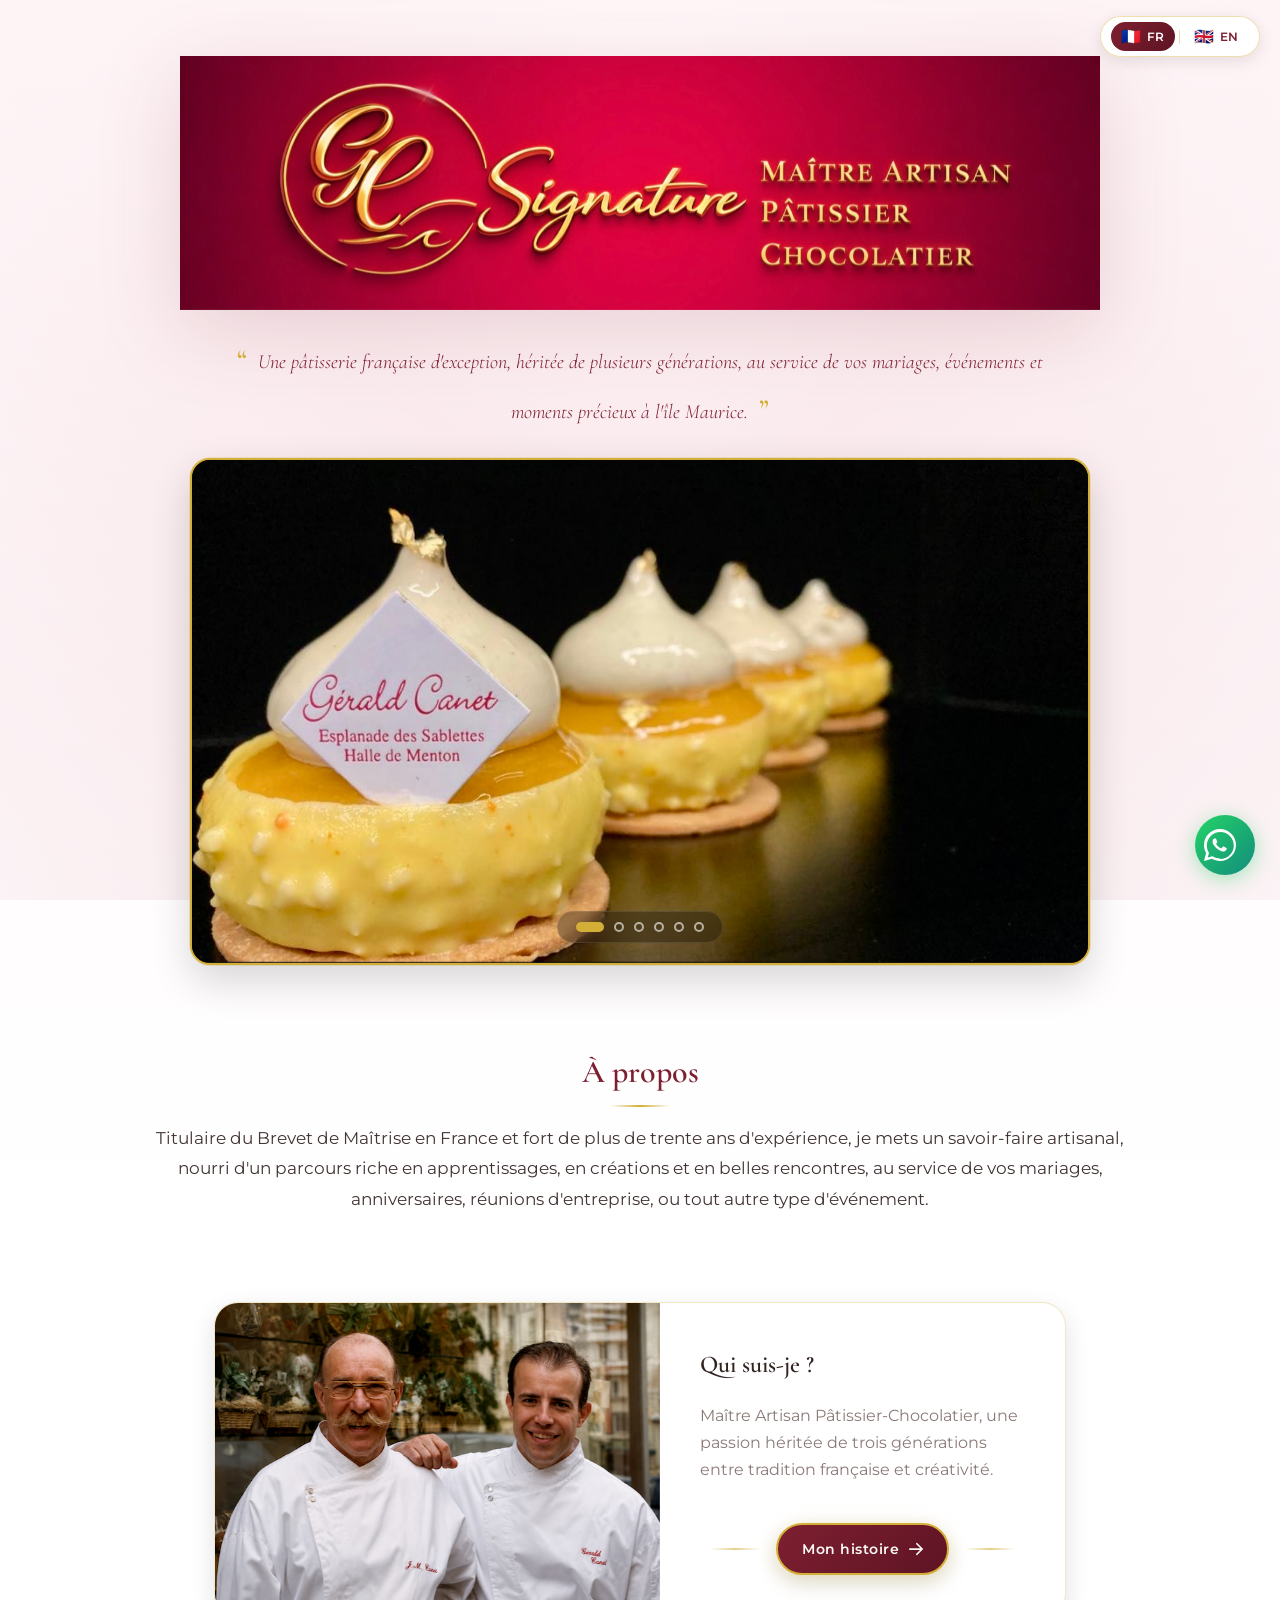
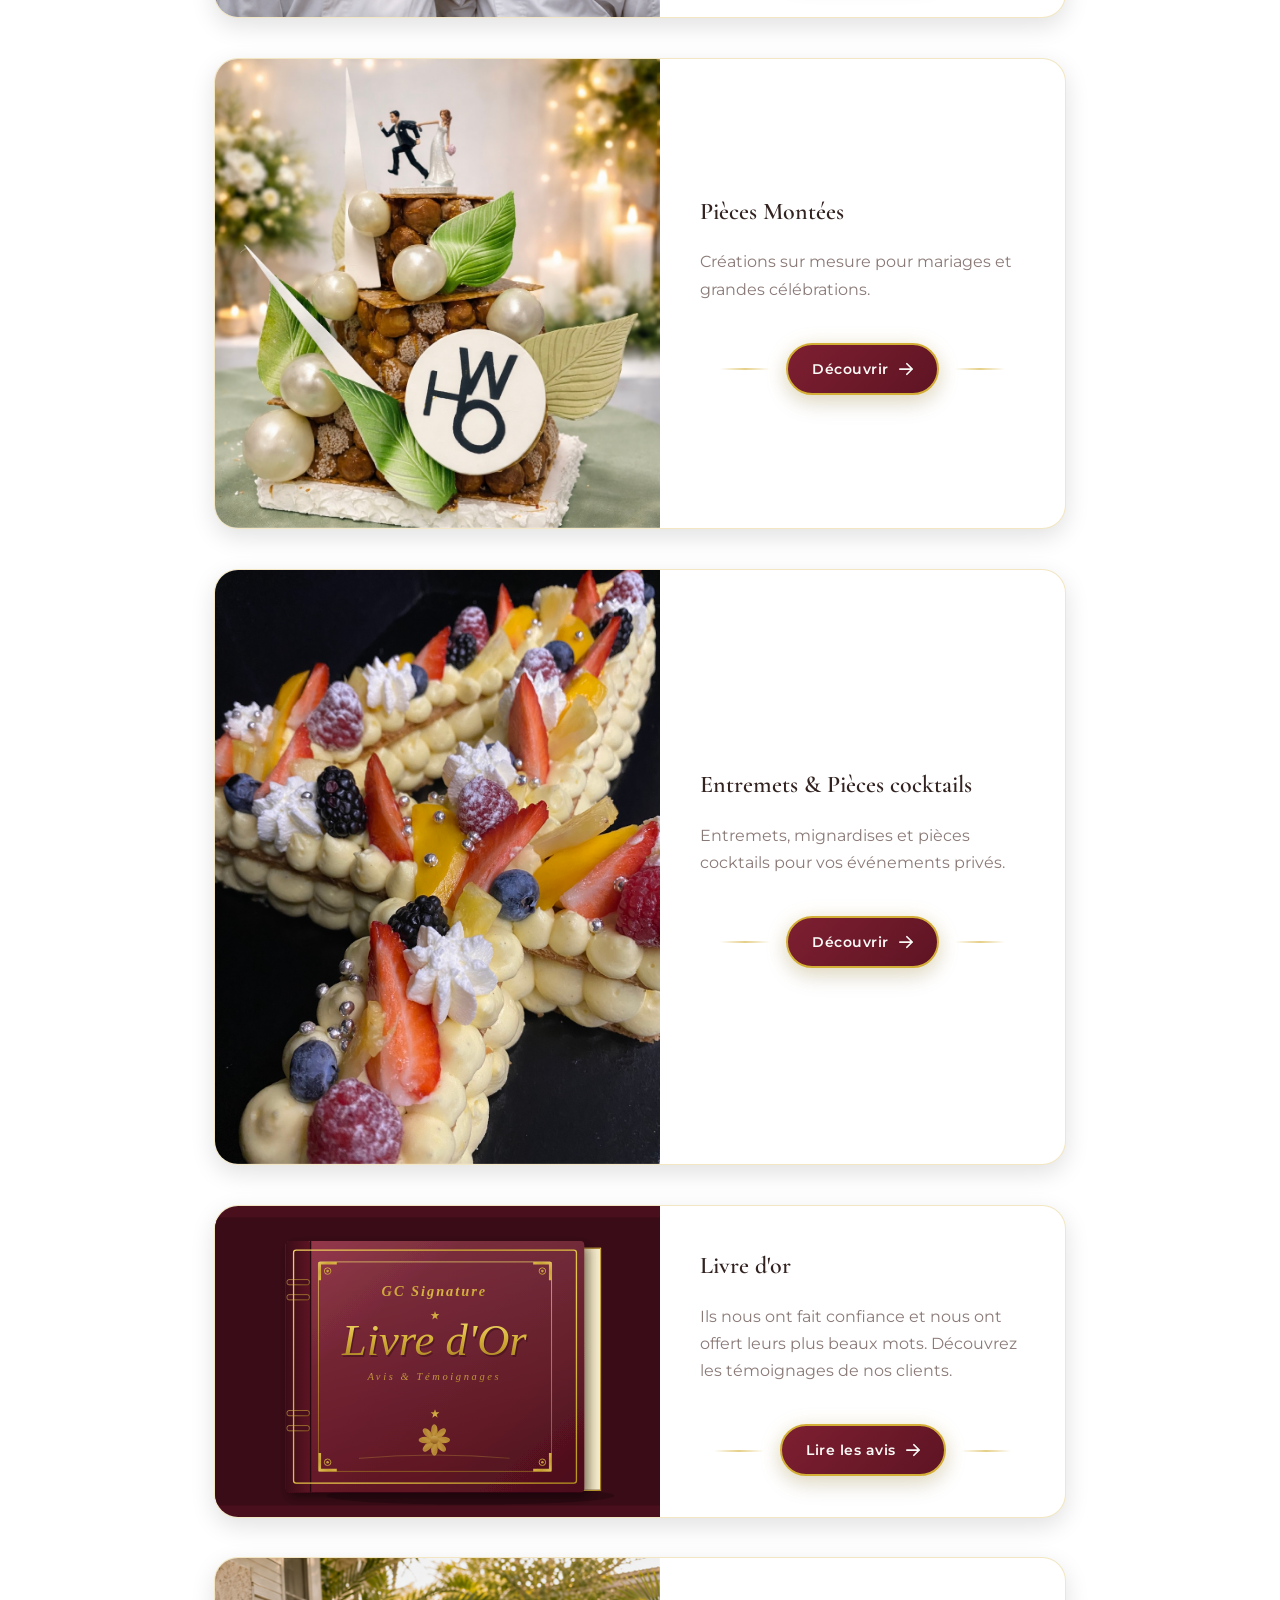
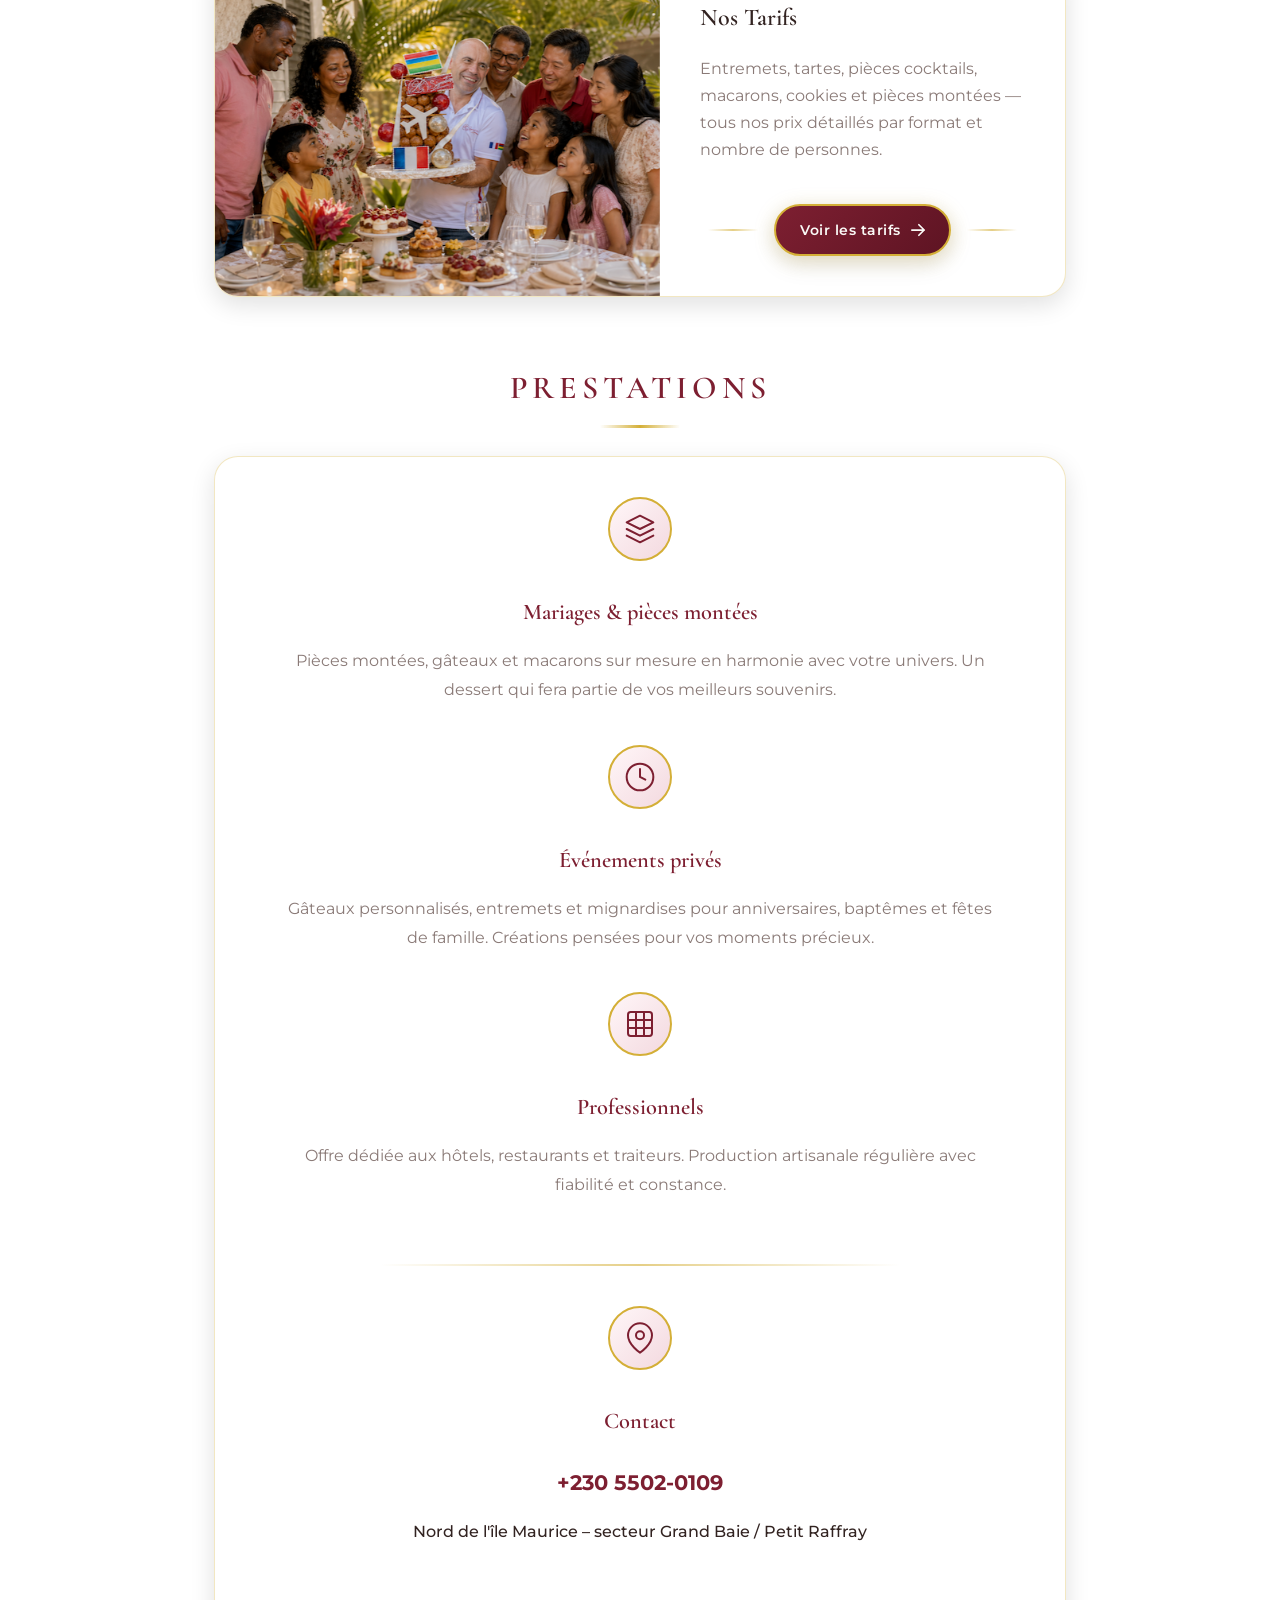
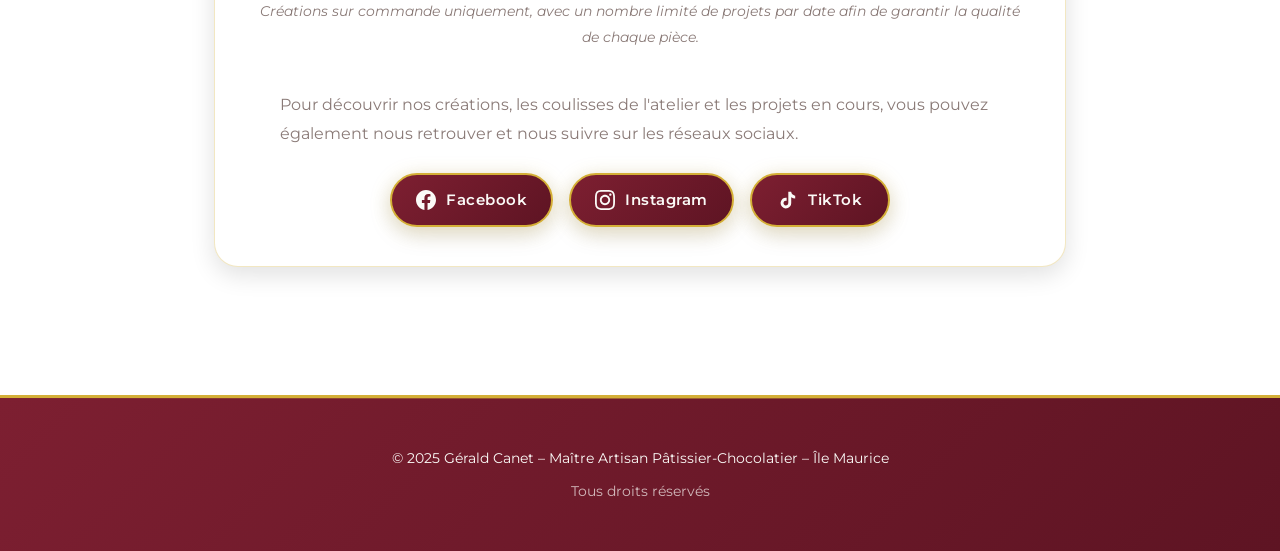
==== commit 4aea8e3b: "Add files via upload" ====
--- a/index.html
+++ b/index.html
@@ -2,561 +2,464 @@
 <html lang="fr">
 <head>
   <meta charset="UTF-8">
-  <title>Livre d'or – Gérald Canet</title>
+  <title>Gérald Canet – Pièces Montées & Croquembouche à l'Île Maurice | Maître Artisan Pâtissier</title>
   <meta name="viewport" content="width=device-width, initial-scale=1.0">
-  <meta name="description" content="Livre d'or et avis clients de Gérald Canet, Maître Artisan Pâtissier-Chocolatier à l'île Maurice.">
-  <meta name="robots" content="noarchive">
-
-  <link rel="stylesheet" href="../css/style.css">
+  <link rel="stylesheet" href="css/style.css">
+  <meta name="keywords" content="pièces montées île Maurice, croquembouche Maurice, wedding cake Mauritius, pâtissier Grand Baie, gâteau mariage Maurice, entremets Maurice, pâtisserie artisanale île Maurice, Gérald Canet, GC Signature">
+  <meta name="description" content="Gérald Canet, Maître Artisan Pâtissier-Chocolatier à l'Île Maurice. Spécialiste des pièces montées, croquembouches, entremets et créations sur mesure pour mariages et événements à Grand Baie, Petit Raffray et dans tout le Nord de l'île.">
+  <link rel="canonical" href="https://gc-signature.com">
+  <link rel="alternate" hreflang="en" href="https://gc-signature.com/en/">
+  <link rel="alternate" hreflang="fr" href="https://gc-signature.com/">
+
   <link rel="preconnect" href="https://fonts.googleapis.com">
   <link rel="preconnect" href="https://fonts.gstatic.com" crossorigin>
   <link href="https://fonts.googleapis.com/css2?family=Cormorant+Garamond:ital,wght@0,300;0,400;0,600;1,300;1,400&family=Montserrat:wght@300;400;500;600;700&display=swap" rel="stylesheet">
 
   <style>
-    /* ── Page générale ── */
-    .ld-page { max-width: 800px; margin: 0 auto; padding: 0 1.5rem 4rem; }
-    .page-top { max-width: 800px; margin: 0 auto; padding: 2rem 1.5rem 0; text-align: center; }
-    .ld-header { text-align: center; padding: 1rem 0 2.5rem; animation: fadeInUp 0.8s ease-out forwards; }
-    .ld-header h1 { font-family: var(--font-display); font-size: 2.75rem; font-weight: 600; color: var(--color-burgundy); margin: 1.5rem 0 0.5rem; position: relative; display: inline-block; }
-    .ld-header h1::after { content: ''; position: absolute; bottom: -10px; left: 50%; transform: translateX(-50%); width: 100px; height: 3px; background: linear-gradient(90deg, transparent, var(--color-gold), transparent); }
-    .ld-header p { margin: 1.8rem auto 0; max-width: 600px; font-family: var(--font-display); font-size: 1.15rem; font-style: italic; font-weight: 300; color: var(--color-burgundy); line-height: 1.8; opacity: 0.85; }
-
-    /* ── Galerie défilante ── */
-    .ld-gallery { display: flex; flex-direction: column; gap: 2.5rem; margin: 1rem 0 3rem; }
-
-    .ld-item { opacity: 0; transform: translateY(30px); transition: all 0.6s ease-out; }
-    .ld-item.revealed { opacity: 1; transform: translateY(0); }
-
-    .ld-card { background: rgba(255,255,255,0.85); backdrop-filter: blur(10px); border: 1px solid rgba(212,175,55,0.25); border-radius: 20px; overflow: hidden; box-shadow: 0 10px 30px rgba(0,0,0,0.08); transition: all 0.4s ease; }
-    .ld-card:hover { border-color: var(--color-gold); box-shadow: 0 15px 40px rgba(0,0,0,0.12); }
-
-    .ld-card-header { background: linear-gradient(135deg, var(--color-burgundy), var(--color-burgundy-dark)); padding: 0.7rem 1.5rem; display: flex; align-items: center; justify-content: space-between; }
-    .ld-card-title { font-family: var(--font-display); font-size: 1rem; font-weight: 600; color: var(--color-gold); letter-spacing: 0.08em; }
-    .ld-card-num { font-family: var(--font-display); font-size: 0.8rem; color: rgba(212,175,55,0.6); letter-spacing: 0.15em; }
-
-    .ld-card-body { padding: 1.2rem; display: flex; align-items: center; justify-content: center; background: linear-gradient(160deg, #fdfaf7 0%, #f9f4ef 100%); }
-
-    .ld-img { width: 100%; max-width: 653px; height: auto; display: block; margin: 0 auto; border-radius: 10px; border: 1px solid rgba(212,175,55,0.25); box-shadow: 0 4px 16px rgba(0,0,0,0.08); transition: transform 0.3s ease; }
-    .ld-img:hover { transform: scale(1.01); }
-
-    .ld-card-footer { padding: 0.6rem 1.5rem; background: rgba(125,31,49,0.04); border-top: 1px solid rgba(212,175,55,0.2); display: flex; align-items: center; justify-content: center; }
-    .ld-footer-deco { display: flex; align-items: center; gap: 10px; }
-    .ld-footer-deco::before, .ld-footer-deco::after { content: ''; width: 40px; height: 1px; background: linear-gradient(90deg, transparent, var(--color-gold)); }
-    .ld-footer-deco::after { background: linear-gradient(90deg, var(--color-gold), transparent); }
-    .ld-footer-deco span { font-size: 1rem; opacity: 0.5; }
-
-    @keyframes fadeInUp { from { opacity: 0; transform: translateY(30px); } to { opacity: 1; transform: translateY(0); } }
-    .fade-in { animation: fadeInUp 0.8s ease-out forwards; }
-
-    @media (max-width: 768px) {
-      .ld-header h1 { font-size: 2.25rem; }
-      .ld-card-body { padding: 0.8rem; }
+    .univers-card--tarifs .univers-media { background: none; }
+    .univers-card--tarifs .univers-media img { mix-blend-mode: normal; opacity: 1; }
+
+    /* ── Sélecteur de langue ── */
+    .lang-switcher {
+      position: fixed;
+      top: 16px;
+      right: 20px;
+      z-index: 10000;
+      display: flex;
+      align-items: center;
+      gap: 4px;
+      background: rgba(255,255,255,0.92);
+      backdrop-filter: blur(10px);
+      border: 1px solid rgba(212,175,55,0.4);
+      border-radius: 50px;
+      padding: 5px 10px;
+      box-shadow: 0 4px 16px rgba(0,0,0,0.1);
     }
+    .lang-btn {
+      display: inline-flex;
+      align-items: center;
+      gap: 5px;
+      padding: 4px 10px;
+      border-radius: 50px;
+      text-decoration: none;
+      font-family: 'Montserrat', sans-serif;
+      font-size: 0.78rem;
+      font-weight: 600;
+      letter-spacing: 0.05em;
+      color: #7d1f31;
+      transition: all 0.25s ease;
+      border: none;
+      background: transparent;
+      cursor: pointer;
+    }
+    .lang-btn:hover { background: rgba(212,175,55,0.15); }
+    .lang-btn.active {
+      background: linear-gradient(135deg, #7d1f31, #5e1423);
+      color: white;
+    }
+    .lang-btn .flag { font-size: 1rem; line-height: 1; }
+    .lang-sep { width: 1px; height: 14px; background: rgba(212,175,55,0.4); }
     @media (max-width: 600px) {
-      .ld-page { padding: 0 0.8rem 3rem; }
-      .ld-header h1 { font-size: 2rem; }
-      .ld-gallery { gap: 1.5rem; }
+      .lang-switcher { top: 10px; right: 10px; padding: 4px 8px; }
+      .lang-btn { font-size: 0.72rem; padding: 3px 8px; }
     }
   </style>
+  <script type="application/ld+json">
+  {
+    "@context": "https://schema.org",
+    "@type": "Bakery",
+    "name": "GC Signature – Gérald Canet",
+    "description": "Maître Artisan Pâtissier-Chocolatier spécialisé dans les pièces montées, croquembouches et créations sur mesure à l'Île Maurice.",
+    "url": "https://gc-signature.com",
+    "telephone": "+23055020109",
+    "priceRange": "Rs Rs",
+    "servesCuisine": "French Pastry",
+    "hasMap": "https://maps.google.com/?q=GC+Signature+Petit+Raffray+Mauritius",
+    "areaServed": {
+      "@type": "Place",
+      "name": "Île Maurice – Nord de l'île"
+    },
+    "address": {
+      "@type": "PostalAddress",
+      "streetAddress": "Hills Villa, 8 Domaine de la Forêt des Pins",
+      "addressLocality": "Petit Raffray",
+      "addressRegion": "Rivière du Rempart",
+      "addressCountry": "MU"
+    },
+    "geo": {
+      "@type": "GeoCoordinates",
+      "latitude": "-19.9833",
+      "longitude": "57.5833"
+    },
+    "openingHoursSpecification": {
+      "@type": "OpeningHoursSpecification",
+      "description": "Sur commande uniquement – délai minimum 48h"
+    },
+    "sameAs": [
+      "https://www.facebook.com/profile.php?id=100063628180885",
+      "https://www.instagram.com/gcsignature230"
+    ],
+    "makesOffer": [
+      { "@type": "Offer", "itemOffered": { "@type": "Service", "name": "Pièces montées sur mesure" } },
+      { "@type": "Offer", "itemOffered": { "@type": "Service", "name": "Croquembouche" } },
+      { "@type": "Offer", "itemOffered": { "@type": "Service", "name": "Gâteaux de mariage" } },
+      { "@type": "Offer", "itemOffered": { "@type": "Service", "name": "Entremets" } },
+      { "@type": "Offer", "itemOffered": { "@type": "Service", "name": "Pièces cocktails" } }
+    ]
+  }
+  </script>
 </head>
 
-<body role="application">
-  <div class="golden-particles" aria-hidden="true"></div>
-
-  <!-- Bouton retour -->
-  <div class="page-top fade-in">
-    <a href="../index.html" class="btn-qsj">
-      <svg width="16" height="16" viewBox="0 0 16 16" fill="none">
-        <path d="M15 8H1M7 14L1 8l6-6" stroke="currentColor" stroke-width="2" stroke-linecap="round" stroke-linejoin="round"/>
-      </svg>
-      <span>Accueil</span>
+<body>
+
+  <!-- Sélecteur de langue -->
+  <div class="lang-switcher">
+    <a href="/" class="lang-btn active">
+      <span class="flag">🇫🇷</span> FR
+    </a>
+    <div class="lang-sep"></div>
+    <a href="/en/" class="lang-btn">
+      <span class="flag">🇬🇧</span> EN
     </a>
   </div>
 
-  <main class="ld-page">
-
-    <div class="ld-header">
-      <h1>Livre d'or</h1>
-      <p>Ils nous ont fait confiance… et nous ont offert leurs plus beaux mots.</p>
+  <div class="golden-particles" aria-hidden="true"></div>
+
+  <header class="site-header">
+    <h1 class="main-title">Gérald Canet – Maître Artisan Pâtissier-Chocolatier à l'île Maurice</h1>
+
+    <div class="container header-stack">
+
+      <section class="header-bandeau" aria-label="Signature">
+        <div class="logo-wrap fade-in">
+          <img src="images/logo-gerald.jpg" alt="Logo Gérald CANET" class="logo">
+        </div>
+      </section>
+
+      <section class="header-accroche" aria-label="Accroche">
+        <p class="logo-quote fade-in-delay">
+          Une pâtisserie française d'exception, héritée de plusieurs générations,
+          au service de vos mariages, événements et moments précieux à l'île Maurice.
+        </p>
+      </section>
+
+      <section class="header-slider" aria-label="Créations">
+        <div class="slider-wrapper fade-in-delay-2">
+          <div class="slider">
+            <div class="slide active"><img src="images/diapo1.jpg" alt="Création pâtissière 1"></div>
+            <div class="slide"><img src="images/diapo2.jpg" alt="Création pâtissière 2"></div>
+            <div class="slide"><img src="images/diapo3.jpg" alt="Création pâtissière 3"></div>
+            <div class="slide"><img src="images/diapo4.jpg" alt="Création pâtissière 4"></div>
+            <div class="slide"><img src="images/diapo5.jpg" alt="Création pâtissière 5"></div>
+            <div class="slide"><img src="images/diapo6.jpg" alt="Création pâtissière 6"></div>
+            <div class="slider-indicators">
+              <button class="indicator active" aria-label="Image 1"></button>
+              <button class="indicator" aria-label="Image 2"></button>
+              <button class="indicator" aria-label="Image 3"></button>
+              <button class="indicator" aria-label="Image 4"></button>
+              <button class="indicator" aria-label="Image 5"></button>
+              <button class="indicator" aria-label="Image 6"></button>
+            </div>
+          </div>
+        </div>
+      </section>
+
+      <section class="header-apropos fade-in-delay-3" aria-label="À propos">
+        <h2>À propos</h2>
+        <p class="apropos-text">
+          Titulaire du Brevet de Maîtrise en France et fort de plus de trente ans d'expérience,
+          je mets un savoir-faire artisanal, nourri d'un parcours riche en apprentissages,
+          en créations et en belles rencontres, au service de vos mariages, anniversaires,
+          réunions d'entreprise, ou tout autre type d'événement.
+        </p>
+
+      </section>
+
     </div>
-
-    <div class="ld-gallery" id="ld-gallery">
-      <div class="ld-item">
-        <div class="ld-card">
-          <div class="ld-card-header">
-            <span class="ld-card-title">✦ Avis &amp; Témoignages</span>
-            <span class="ld-card-num">01 / 22</span>
-          </div>
-          <div class="ld-card-body">
-            <img src="../images/avis-1.jpg" alt="Avis clients page 1" class="ld-img"
-              onerror="this.style.display='none'; this.nextElementSibling.style.display='flex';">
-            <div style="display:none; width:100%; max-width:653px; height:380px; border-radius:10px; background:linear-gradient(135deg,#f3d9df,#e8b4bc); align-items:center; justify-content:center; flex-direction:column; gap:10px;">
-              <span style="font-size:3rem;opacity:0.35;">⭐</span>
-              <span style="font-family:var(--font-display);font-size:0.9rem;color:var(--color-burgundy);opacity:0.4;font-style:italic;">avis-1.jpg</span>
-            </div>
-          </div>
-          <div class="ld-card-footer">
-            <div class="ld-footer-deco"><span>✦</span></div>
-          </div>
-        </div>
+  </header>
+
+  <section class="univers">
+    <div class="univers-grid">
+
+      <!-- Qui suis-je -->
+      <article class="univers-card reveal-on-scroll">
+        <div class="univers-media">
+          <img src="images/qui-suis-je-accueil.jpg" alt="Qui suis-je – Gérald Canet" loading="lazy">
+          <div class="media-overlay"></div>
+        </div>
+        <div class="univers-body">
+          <h3>Qui suis-je ?</h3>
+          <p>Maître Artisan Pâtissier-Chocolatier, une passion héritée de trois générations entre tradition française et créativité.</p>
+          <div class="card-cta">
+            <span class="cta-line"></span>
+            <a class="btn-qsj btn-qsj--secondary" href="qui-suis-je/index.html">
+              <span>Mon histoire</span>
+              <svg class="btn-icon" width="14" height="14" viewBox="0 0 16 16" fill="none">
+                <path d="M1 8h14M9 2l6 6-6 6" stroke="currentColor" stroke-width="2" stroke-linecap="round" stroke-linejoin="round"/>
+              </svg>
+            </a>
+            <span class="cta-line"></span>
+          </div>
+        </div>
+      </article>
+
+      <!-- Pièces Montées -->
+      <article class="univers-card reveal-on-scroll">
+        <div class="univers-media">
+          <img src="images/montee-1.jpg" alt="Pièces montées et croquembouche sur mesure à l'Île Maurice – GC Signature" loading="lazy">
+          <div class="media-overlay"></div>
+        </div>
+        <div class="univers-body">
+          <h3>Pièces Montées</h3>
+          <p>Créations sur mesure pour mariages et grandes célébrations.</p>
+          <div class="card-cta">
+            <span class="cta-line"></span>
+            <a class="btn-qsj btn-qsj--secondary" href="pieces-montees/index.html">
+              <span>Découvrir</span>
+              <svg class="btn-icon" width="14" height="14" viewBox="0 0 16 16" fill="none">
+                <path d="M1 8h14M9 2l6 6-6 6" stroke="currentColor" stroke-width="2" stroke-linecap="round" stroke-linejoin="round"/>
+              </svg>
+            </a>
+            <span class="cta-line"></span>
+          </div>
+        </div>
+      </article>
+
+      <article class="univers-card reveal-on-scroll">
+        <div class="univers-media">
+          <img src="images/entremets-accueil.jpg" alt="Entremets et pièces cocktails artisanaux à l'Île Maurice – GC Signature" loading="lazy">
+          <div class="media-overlay"></div>
+        </div>
+        <div class="univers-body">
+          <h3>Entremets &amp; Pièces cocktails</h3>
+          <p>Entremets, mignardises et pièces cocktails pour vos événements privés.</p>
+          <div class="card-cta">
+            <span class="cta-line"></span>
+            <a class="btn-qsj btn-qsj--secondary" href="./entremets-cocktails/index.html">
+              <span>Découvrir</span>
+              <svg class="btn-icon" width="14" height="14" viewBox="0 0 16 16" fill="none">
+                <path d="M1 8h14M9 2l6 6-6 6" stroke="currentColor" stroke-width="2" stroke-linecap="round" stroke-linejoin="round"/>
+              </svg>
+            </a>
+            <span class="cta-line"></span>
+          </div>
+        </div>
+      </article>
+
+      <article class="univers-card reveal-on-scroll">
+        <div class="univers-media" style="background:#4a0f1c; display:flex; align-items:center; justify-content:center; overflow:hidden;">
+          <svg width="100%" height="100%" viewBox="0 0 680 440" xmlns="http://www.w3.org/2000/svg" style="display:block;">
+            <defs>
+              <linearGradient id="ld-coverGrad" x1="0%" y1="0%" x2="100%" y2="100%">
+                <stop offset="0%" stop-color="#8a2035"/>
+                <stop offset="30%" stop-color="#6b1828"/>
+                <stop offset="70%" stop-color="#5e1423"/>
+                <stop offset="100%" stop-color="#4a0f1c"/>
+              </linearGradient>
+              <linearGradient id="ld-spineGrad" x1="0%" y1="0%" x2="100%" y2="0%">
+                <stop offset="0%" stop-color="#3a0c17"/>
+                <stop offset="100%" stop-color="#5e1423"/>
+              </linearGradient>
+              <linearGradient id="ld-goldGrad" x1="0%" y1="0%" x2="100%" y2="100%">
+                <stop offset="0%" stop-color="#f0d060"/>
+                <stop offset="30%" stop-color="#d4af37"/>
+                <stop offset="60%" stop-color="#e8c84a"/>
+                <stop offset="100%" stop-color="#b8961e"/>
+              </linearGradient>
+              <linearGradient id="ld-goldGrad2" x1="0%" y1="0%" x2="0%" y2="100%">
+                <stop offset="0%" stop-color="#f5e070"/>
+                <stop offset="50%" stop-color="#d4af37"/>
+                <stop offset="100%" stop-color="#a07820"/>
+              </linearGradient>
+              <linearGradient id="ld-pageGrad" x1="0%" y1="0%" x2="100%" y2="0%">
+                <stop offset="0%" stop-color="#e8d8b0"/>
+                <stop offset="100%" stop-color="#f5edd0"/>
+              </linearGradient>
+              <linearGradient id="ld-shineGrad" x1="0%" y1="0%" x2="30%" y2="100%">
+                <stop offset="0%" stop-color="#ffffff" stop-opacity="0.12"/>
+                <stop offset="100%" stop-color="#ffffff" stop-opacity="0"/>
+              </linearGradient>
+              <filter id="ld-shadow">
+                <feDropShadow dx="5" dy="7" stdDeviation="9" flood-color="#000" flood-opacity="0.5"/>
+              </filter>
+            </defs>
+            <rect width="680" height="440" fill="#3a0c17"/>
+            <ellipse cx="390" cy="425" rx="220" ry="14" fill="#000" opacity="0.22"/>
+            <rect x="560" y="48" width="28" height="368" fill="url(#ld-pageGrad)"/>
+            <line x1="565" y1="48" x2="565" y2="416" stroke="#ddd0a0" stroke-width="0.4" opacity="0.4"/>
+            <line x1="573" y1="48" x2="573" y2="416" stroke="#c8b880" stroke-width="0.4" opacity="0.3"/>
+            <line x1="581" y1="48" x2="581" y2="416" stroke="#ddd0a0" stroke-width="0.4" opacity="0.2"/>
+            <rect x="559" y="47" width="30" height="370" fill="none" stroke="url(#ld-goldGrad)" stroke-width="1.5"/>
+            <rect x="108" y="36" width="456" height="384" rx="6" fill="url(#ld-coverGrad)" filter="url(#ld-shadow)"/>
+            <rect x="108" y="36" width="456" height="384" rx="6" fill="url(#ld-shineGrad)"/>
+            <rect x="108" y="36" width="38" height="384" rx="4" fill="url(#ld-spineGrad)"/>
+            <line x1="146" y1="36" x2="146" y2="420" stroke="#2a0810" stroke-width="2"/>
+            <rect x="110" y="95" width="34" height="8" rx="3" fill="#4a0f1c" stroke="url(#ld-goldGrad)" stroke-width="0.8"/>
+            <rect x="110" y="118" width="34" height="8" rx="3" fill="#4a0f1c" stroke="url(#ld-goldGrad)" stroke-width="0.8"/>
+            <rect x="110" y="295" width="34" height="8" rx="3" fill="#4a0f1c" stroke="url(#ld-goldGrad)" stroke-width="0.8"/>
+            <rect x="110" y="318" width="34" height="8" rx="3" fill="#4a0f1c" stroke="url(#ld-goldGrad)" stroke-width="0.8"/>
+            <rect x="120" y="50" width="432" height="356" rx="4" fill="none" stroke="url(#ld-goldGrad)" stroke-width="2"/>
+            <rect x="158" y="68" width="356" height="320" rx="3" fill="none" stroke="url(#ld-goldGrad2)" stroke-width="1"/>
+            <g transform="translate(158,68)"><path d="M0,0 L28,0 L28,4 L4,4 L4,28 L0,28 Z" fill="url(#ld-goldGrad)" opacity="0.9"/><circle cx="14" cy="14" r="5" fill="none" stroke="url(#ld-goldGrad)" stroke-width="1.2"/><circle cx="14" cy="14" r="2" fill="url(#ld-goldGrad)" opacity="0.8"/></g>
+            <g transform="translate(514,68) scale(-1,1)"><path d="M0,0 L28,0 L28,4 L4,4 L4,28 L0,28 Z" fill="url(#ld-goldGrad)" opacity="0.9"/><circle cx="14" cy="14" r="5" fill="none" stroke="url(#ld-goldGrad)" stroke-width="1.2"/><circle cx="14" cy="14" r="2" fill="url(#ld-goldGrad)" opacity="0.8"/></g>
+            <g transform="translate(158,388) scale(1,-1)"><path d="M0,0 L28,0 L28,4 L4,4 L4,28 L0,28 Z" fill="url(#ld-goldGrad)" opacity="0.9"/><circle cx="14" cy="14" r="5" fill="none" stroke="url(#ld-goldGrad)" stroke-width="1.2"/><circle cx="14" cy="14" r="2" fill="url(#ld-goldGrad)" opacity="0.8"/></g>
+            <g transform="translate(514,388) scale(-1,-1)"><path d="M0,0 L28,0 L28,4 L4,4 L4,28 L0,28 Z" fill="url(#ld-goldGrad)" opacity="0.9"/><circle cx="14" cy="14" r="5" fill="none" stroke="url(#ld-goldGrad)" stroke-width="1.2"/><circle cx="14" cy="14" r="2" fill="url(#ld-goldGrad)" opacity="0.8"/></g>
+            <line x1="190" y1="150" x2="524" y2="150" stroke="url(#ld-goldGrad)" stroke-width="0.8" opacity="0.6"/>
+            <line x1="190" y1="300" x2="524" y2="300" stroke="url(#ld-goldGrad)" stroke-width="0.8" opacity="0.6"/>
+            <g transform="translate(336,150)"><polygon points="0,-7 1.7,-2.3 6.7,-2.3 2.7,0.9 4.1,5.9 0,3 -4.1,5.9 -2.7,0.9 -6.7,-2.3 -1.7,-2.3" fill="url(#ld-goldGrad)" opacity="0.85"/></g>
+            <g transform="translate(336,300)"><polygon points="0,-7 1.7,-2.3 6.7,-2.3 2.7,0.9 4.1,5.9 0,3 -4.1,5.9 -2.7,0.9 -6.7,-2.3 -1.7,-2.3" fill="url(#ld-goldGrad)" opacity="0.85"/></g>
+            <text x="337" y="213" font-family="Georgia,'Times New Roman',serif" font-size="68" font-weight="400" font-style="italic" text-anchor="middle" fill="#3a0c17" opacity="0.5">Livre d'Or</text>
+            <text x="335" y="210" font-family="Georgia,'Times New Roman',serif" font-size="68" font-weight="400" font-style="italic" text-anchor="middle" fill="url(#ld-goldGrad2)">Livre d'Or</text>
+            <text x="335" y="248" font-family="Georgia,'Times New Roman',serif" font-size="16" font-style="italic" text-anchor="middle" fill="url(#ld-goldGrad)" opacity="0.75" letter-spacing="4">Avis &amp; Témoignages</text>
+            <text x="335" y="120" font-family="Georgia,'Times New Roman',serif" font-size="22" font-weight="600" font-style="italic" text-anchor="middle" fill="url(#ld-goldGrad)" opacity="0.9" letter-spacing="3">GC Signature</text>
+            <line x1="240" y1="128" x2="290" y2="128" stroke="url(#ld-goldGrad)" stroke-width="0.8" opacity="0.5"/>
+            <line x1="380" y1="128" x2="430" y2="128" stroke="url(#ld-goldGrad)" stroke-width="0.8" opacity="0.5"/>
+            <g transform="translate(335,340)" opacity="0.7">
+              <ellipse cx="0" cy="-14" rx="5" ry="10" fill="url(#ld-goldGrad)"/>
+              <ellipse cx="0" cy="-14" rx="5" ry="10" fill="url(#ld-goldGrad)" transform="rotate(45)"/>
+              <ellipse cx="0" cy="-14" rx="5" ry="10" fill="url(#ld-goldGrad)" transform="rotate(90)"/>
+              <ellipse cx="0" cy="-14" rx="5" ry="10" fill="url(#ld-goldGrad)" transform="rotate(135)"/>
+              <ellipse cx="0" cy="-14" rx="5" ry="10" fill="url(#ld-goldGrad)" transform="rotate(180)"/>
+              <ellipse cx="0" cy="-14" rx="5" ry="10" fill="url(#ld-goldGrad)" transform="rotate(225)"/>
+              <ellipse cx="0" cy="-14" rx="5" ry="10" fill="url(#ld-goldGrad)" transform="rotate(270)"/>
+              <ellipse cx="0" cy="-14" rx="5" ry="10" fill="url(#ld-goldGrad)" transform="rotate(315)"/>
+              <circle cx="0" cy="0" r="6" fill="url(#ld-goldGrad2)"/>
+            </g>
+            <path d="M 220 368 Q 335 358 450 368" fill="none" stroke="url(#ld-goldGrad)" stroke-width="0.8" opacity="0.5"/>
+          </svg>
+          <div class="media-overlay"></div>
+        </div>
+        <div class="univers-body">
+          <h3>Livre d'or</h3>
+          <p>Ils nous ont fait confiance et nous ont offert leurs plus beaux mots. Découvrez les témoignages de nos clients.</p>
+          <div class="card-cta">
+            <span class="cta-line"></span>
+            <a class="btn-qsj btn-qsj--secondary" href="livre-dor/index.html">
+              <span>Lire les avis</span>
+              <svg class="btn-icon" width="14" height="14" viewBox="0 0 16 16" fill="none">
+                <path d="M1 8h14M9 2l6 6-6 6" stroke="currentColor" stroke-width="2" stroke-linecap="round" stroke-linejoin="round"/>
+              </svg>
+            </a>
+            <span class="cta-line"></span>
+          </div>
+        </div>
+      </article>
+
+      <article class="univers-card univers-card--tarifs reveal-on-scroll">
+        <div class="univers-media">
+          <img src="images/tarifs-accueil.jpg" alt="Nos tarifs" loading="lazy">
+          <div class="media-overlay"></div>
+        </div>
+        <div class="univers-body">
+          <h3>Nos Tarifs</h3>
+          <p>Entremets, tartes, pièces cocktails, macarons, cookies et pièces montées — tous nos prix détaillés par format et nombre de personnes.</p>
+          <div class="card-cta">
+            <span class="cta-line"></span>
+            <a class="btn-qsj btn-qsj--secondary" href="tarifs/index.html">
+              <span>Voir les tarifs</span>
+              <svg class="btn-icon" width="14" height="14" viewBox="0 0 16 16" fill="none">
+                <path d="M1 8h14M9 2l6 6-6 6" stroke="currentColor" stroke-width="2" stroke-linecap="round" stroke-linejoin="round"/>
+              </svg>
+            </a>
+            <span class="cta-line"></span>
+          </div>
+        </div>
+      </article>
+
+    </div>
+  </section>
+
+  <section class="prestations reveal-on-scroll">
+    <h2 class="prestations-title">Prestations</h2>
+    <article class="prestations-card">
+      <div class="prestations-body">
+
+        <div class="prestation-item">
+          <div class="prestation-icon">
+            <svg width="32" height="32" viewBox="0 0 24 24" fill="none">
+              <path d="M12 2L2 7l10 5 10-5-10-5z" stroke="currentColor" stroke-width="1.5" stroke-linecap="round" stroke-linejoin="round"/>
+              <path d="M2 17l10 5 10-5M2 12l10 5 10-5" stroke="currentColor" stroke-width="1.5" stroke-linecap="round" stroke-linejoin="round"/>
+            </svg>
+          </div>
+          <h3 class="prestations-h3">Mariages &amp; pièces montées</h3>
+          <p>Pièces montées, gâteaux et macarons sur mesure en harmonie avec votre univers. Un dessert qui fera partie de vos meilleurs souvenirs.</p>
+        </div>
+
+        <div class="prestation-item">
+          <div class="prestation-icon">
+            <svg width="32" height="32" viewBox="0 0 24 24" fill="none">
+              <circle cx="12" cy="12" r="10" stroke="currentColor" stroke-width="1.5"/>
+              <path d="M12 6v6l4 2" stroke="currentColor" stroke-width="1.5" stroke-linecap="round"/>
+            </svg>
+          </div>
+          <h3 class="prestations-h3">Événements privés</h3>
+          <p>Gâteaux personnalisés, entremets et mignardises pour anniversaires, baptêmes et fêtes de famille. Créations pensées pour vos moments précieux.</p>
+        </div>
+
+        <div class="prestation-item">
+          <div class="prestation-icon">
+            <svg width="32" height="32" viewBox="0 0 24 24" fill="none">
+              <rect x="3" y="3" width="18" height="18" rx="2" stroke="currentColor" stroke-width="1.5"/>
+              <path d="M9 3v18M15 3v18M3 9h18M3 15h18" stroke="currentColor" stroke-width="1.5"/>
+            </svg>
+          </div>
+          <h3 class="prestations-h3">Professionnels</h3>
+          <p>Offre dédiée aux hôtels, restaurants et traiteurs. Production artisanale régulière avec fiabilité et constance.</p>
+        </div>
+
+        <div class="prestations-divider"></div>
+
+        <div class="prestation-item prestation-item--contact">
+          <div class="prestation-icon">
+            <svg width="32" height="32" viewBox="0 0 24 24" fill="none">
+              <path d="M21 10c0 7-9 13-9 13s-9-6-9-13a9 9 0 0 1 18 0z" stroke="currentColor" stroke-width="1.5"/>
+              <circle cx="12" cy="10" r="3" stroke="currentColor" stroke-width="1.5"/>
+            </svg>
+          </div>
+          <h3 class="prestations-h3">Contact</h3>
+          <div class="contact-block contact-block--in-card">
+            <a href="tel:+23055020109" class="contact-phone">+230 5502-0109</a><br>
+            <span class="contact-location">Nord de l'île Maurice – secteur Grand Baie / Petit Raffray</span><br>
+            <span class="contact-note">Créations sur commande uniquement, avec un nombre limité de projets par date afin de garantir la qualité de chaque pièce.</span>
+          </div>
+        </div>
+
+        <p class="social-intro">Pour découvrir nos créations, les coulisses de l'atelier et les projets en cours, vous pouvez également nous retrouver et nous suivre sur les réseaux sociaux.</p>
+
+        <div class="social-row">
+          <a class="btn-qsj social-btn" href="https://www.facebook.com/profile.php?id=100063628180885" target="_blank" rel="noopener noreferrer">
+            <svg width="20" height="20" viewBox="0 0 24 24" fill="currentColor"><path d="M24 12.073c0-6.627-5.373-12-12-12s-12 5.373-12 12c0 5.99 4.388 10.954 10.125 11.854v-8.385H7.078v-3.47h3.047V9.43c0-3.007 1.792-4.669 4.533-4.669 1.312 0 2.686.235 2.686.235v2.953H15.83c-1.491 0-1.956.925-1.956 1.874v2.25h3.328l-.532 3.47h-2.796v8.385C19.612 23.027 24 18.062 24 12.073z"/></svg>
+            <span>Facebook</span>
+          </a>
+          <a class="btn-qsj social-btn" href="https://www.instagram.com/gcsignature230?igsh=cXlhNjFxNDFzd3Ft&utm_source=qr" target="_blank" rel="noopener noreferrer">
+            <svg width="20" height="20" viewBox="0 0 24 24" fill="currentColor"><path d="M12 2.163c3.204 0 3.584.012 4.85.07 3.252.148 4.771 1.691 4.919 4.919.058 1.265.069 1.645.069 4.849 0 3.205-.012 3.584-.069 4.849-.149 3.225-1.664 4.771-4.919 4.919-1.266.058-1.644.07-4.85.07-3.204 0-3.584-.012-4.849-.07-3.26-.149-4.771-1.699-4.919-4.92-.058-1.265-.07-1.644-.07-4.849 0-3.204.013-3.583.07-4.849.149-3.227 1.664-4.771 4.919-4.919 1.266-.057 1.645-.069 4.849-.069zm0-2.163c-3.259 0-3.667.014-4.947.072-4.358.2-6.78 2.618-6.98 6.98-.059 1.281-.073 1.689-.073 4.948 0 3.259.014 3.668.072 4.948.2 4.358 2.618 6.78 6.98 6.98 1.281.058 1.689.072 4.948.072 3.259 0 3.668-.014 4.948-.072 4.354-.2 6.782-2.618 6.979-6.98.059-1.28.073-1.689.073-4.948 0-3.259-.014-3.667-.072-4.947-.196-4.354-2.617-6.78-6.979-6.98-1.281-.059-1.69-.073-4.949-.073zm0 5.838c-3.403 0-6.162 2.759-6.162 6.162s2.759 6.163 6.162 6.163 6.162-2.759 6.162-6.163c0-3.403-2.759-6.162-6.162-6.162zm0 10.162c-2.209 0-4-1.79-4-4 0-2.209 1.791-4 4-4s4 1.791 4 4c0 2.21-1.791 4-4 4zm6.406-11.845c-.796 0-1.441.645-1.441 1.44s.645 1.44 1.441 1.44c.795 0 1.439-.645 1.439-1.44s-.644-1.44-1.439-1.44z"/></svg>
+            <span>Instagram</span>
+          </a>
+          <a class="btn-qsj social-btn" href="https://www.tiktok.com/@gc.signature?_r=1&_t=ZS-93Kd7WZ0P95" target="_blank" rel="noopener noreferrer">
+            <svg width="20" height="20" viewBox="0 0 24 24" fill="currentColor"><path d="M19.59 6.69a4.83 4.83 0 0 1-3.77-4.25V2h-3.45v13.67a2.89 2.89 0 0 1-5.2 1.74 2.89 2.89 0 0 1 2.31-4.64 2.93 2.93 0 0 1 .88.13V9.4a6.84 6.84 0 0 0-1-.05A6.33 6.33 0 0 0 5 20.1a6.34 6.34 0 0 0 10.86-4.43v-7a8.16 8.16 0 0 0 4.77 1.52v-3.4a4.85 4.85 0 0 1-1-.1z"/></svg>
+            <span>TikTok</span>
+          </a>
+        </div>
+
       </div>
-
-      <div class="ld-item">
-        <div class="ld-card">
-          <div class="ld-card-header">
-            <span class="ld-card-title">✦ Avis &amp; Témoignages</span>
-            <span class="ld-card-num">02 / 22</span>
-          </div>
-          <div class="ld-card-body">
-            <img src="../images/avis-2.jpg" alt="Avis clients page 2" class="ld-img"
-              onerror="this.style.display='none'; this.nextElementSibling.style.display='flex';">
-            <div style="display:none; width:100%; max-width:653px; height:380px; border-radius:10px; background:linear-gradient(135deg,#f3d9df,#e8b4bc); align-items:center; justify-content:center; flex-direction:column; gap:10px;">
-              <span style="font-size:3rem;opacity:0.35;">⭐</span>
-              <span style="font-family:var(--font-display);font-size:0.9rem;color:var(--color-burgundy);opacity:0.4;font-style:italic;">avis-2.jpg</span>
-            </div>
-          </div>
-          <div class="ld-card-footer">
-            <div class="ld-footer-deco"><span>✦</span></div>
-          </div>
-        </div>
-      </div>
-
-      <div class="ld-item">
-        <div class="ld-card">
-          <div class="ld-card-header">
-            <span class="ld-card-title">✦ Avis &amp; Témoignages</span>
-            <span class="ld-card-num">03 / 22</span>
-          </div>
-          <div class="ld-card-body">
-            <img src="../images/avis-3.jpg" alt="Avis clients page 3" class="ld-img"
-              onerror="this.style.display='none'; this.nextElementSibling.style.display='flex';">
-            <div style="display:none; width:100%; max-width:653px; height:380px; border-radius:10px; background:linear-gradient(135deg,#f3d9df,#e8b4bc); align-items:center; justify-content:center; flex-direction:column; gap:10px;">
-              <span style="font-size:3rem;opacity:0.35;">⭐</span>
-              <span style="font-family:var(--font-display);font-size:0.9rem;color:var(--color-burgundy);opacity:0.4;font-style:italic;">avis-3.jpg</span>
-            </div>
-          </div>
-          <div class="ld-card-footer">
-            <div class="ld-footer-deco"><span>✦</span></div>
-          </div>
-        </div>
-      </div>
-
-      <div class="ld-item">
-        <div class="ld-card">
-          <div class="ld-card-header">
-            <span class="ld-card-title">✦ Avis &amp; Témoignages</span>
-            <span class="ld-card-num">04 / 22</span>
-          </div>
-          <div class="ld-card-body">
-            <img src="../images/avis-4.jpg" alt="Avis clients page 4" class="ld-img"
-              onerror="this.style.display='none'; this.nextElementSibling.style.display='flex';">
-            <div style="display:none; width:100%; max-width:653px; height:380px; border-radius:10px; background:linear-gradient(135deg,#f3d9df,#e8b4bc); align-items:center; justify-content:center; flex-direction:column; gap:10px;">
-              <span style="font-size:3rem;opacity:0.35;">⭐</span>
-              <span style="font-family:var(--font-display);font-size:0.9rem;color:var(--color-burgundy);opacity:0.4;font-style:italic;">avis-4.jpg</span>
-            </div>
-          </div>
-          <div class="ld-card-footer">
-            <div class="ld-footer-deco"><span>✦</span></div>
-          </div>
-        </div>
-      </div>
-
-      <div class="ld-item">
-        <div class="ld-card">
-          <div class="ld-card-header">
-            <span class="ld-card-title">✦ Avis &amp; Témoignages</span>
-            <span class="ld-card-num">05 / 22</span>
-          </div>
-          <div class="ld-card-body">
-            <img src="../images/avis-5.jpg" alt="Avis clients page 5" class="ld-img"
-              onerror="this.style.display='none'; this.nextElementSibling.style.display='flex';">
-            <div style="display:none; width:100%; max-width:653px; height:380px; border-radius:10px; background:linear-gradient(135deg,#f3d9df,#e8b4bc); align-items:center; justify-content:center; flex-direction:column; gap:10px;">
-              <span style="font-size:3rem;opacity:0.35;">⭐</span>
-              <span style="font-family:var(--font-display);font-size:0.9rem;color:var(--color-burgundy);opacity:0.4;font-style:italic;">avis-5.jpg</span>
-            </div>
-          </div>
-          <div class="ld-card-footer">
-            <div class="ld-footer-deco"><span>✦</span></div>
-          </div>
-        </div>
-      </div>
-
-      <div class="ld-item">
-        <div class="ld-card">
-          <div class="ld-card-header">
-            <span class="ld-card-title">✦ Avis &amp; Témoignages</span>
-            <span class="ld-card-num">06 / 22</span>
-          </div>
-          <div class="ld-card-body">
-            <img src="../images/avis-6.jpg" alt="Avis clients page 6" class="ld-img"
-              onerror="this.style.display='none'; this.nextElementSibling.style.display='flex';">
-            <div style="display:none; width:100%; max-width:653px; height:380px; border-radius:10px; background:linear-gradient(135deg,#f3d9df,#e8b4bc); align-items:center; justify-content:center; flex-direction:column; gap:10px;">
-              <span style="font-size:3rem;opacity:0.35;">⭐</span>
-              <span style="font-family:var(--font-display);font-size:0.9rem;color:var(--color-burgundy);opacity:0.4;font-style:italic;">avis-6.jpg</span>
-            </div>
-          </div>
-          <div class="ld-card-footer">
-            <div class="ld-footer-deco"><span>✦</span></div>
-          </div>
-        </div>
-      </div>
-
-      <div class="ld-item">
-        <div class="ld-card">
-          <div class="ld-card-header">
-            <span class="ld-card-title">✦ Avis &amp; Témoignages</span>
-            <span class="ld-card-num">07 / 22</span>
-          </div>
-          <div class="ld-card-body">
-            <img src="../images/avis-7.jpg" alt="Avis clients page 7" class="ld-img"
-              onerror="this.style.display='none'; this.nextElementSibling.style.display='flex';">
-            <div style="display:none; width:100%; max-width:653px; height:380px; border-radius:10px; background:linear-gradient(135deg,#f3d9df,#e8b4bc); align-items:center; justify-content:center; flex-direction:column; gap:10px;">
-              <span style="font-size:3rem;opacity:0.35;">⭐</span>
-              <span style="font-family:var(--font-display);font-size:0.9rem;color:var(--color-burgundy);opacity:0.4;font-style:italic;">avis-7.jpg</span>
-            </div>
-          </div>
-          <div class="ld-card-footer">
-            <div class="ld-footer-deco"><span>✦</span></div>
-          </div>
-        </div>
-      </div>
-
-      <div class="ld-item">
-        <div class="ld-card">
-          <div class="ld-card-header">
-            <span class="ld-card-title">✦ Avis &amp; Témoignages</span>
-            <span class="ld-card-num">08 / 22</span>
-          </div>
-          <div class="ld-card-body">
-            <img src="../images/avis-8.jpg" alt="Avis clients page 8" class="ld-img"
-              onerror="this.style.display='none'; this.nextElementSibling.style.display='flex';">
-            <div style="display:none; width:100%; max-width:653px; height:380px; border-radius:10px; background:linear-gradient(135deg,#f3d9df,#e8b4bc); align-items:center; justify-content:center; flex-direction:column; gap:10px;">
-              <span style="font-size:3rem;opacity:0.35;">⭐</span>
-              <span style="font-family:var(--font-display);font-size:0.9rem;color:var(--color-burgundy);opacity:0.4;font-style:italic;">avis-8.jpg</span>
-            </div>
-          </div>
-          <div class="ld-card-footer">
-            <div class="ld-footer-deco"><span>✦</span></div>
-          </div>
-        </div>
-      </div>
-
-      <div class="ld-item">
-        <div class="ld-card">
-          <div class="ld-card-header">
-            <span class="ld-card-title">✦ Avis &amp; Témoignages</span>
-            <span class="ld-card-num">09 / 22</span>
-          </div>
-          <div class="ld-card-body">
-            <img src="../images/avis-9.jpg" alt="Avis clients page 9" class="ld-img"
-              onerror="this.style.display='none'; this.nextElementSibling.style.display='flex';">
-            <div style="display:none; width:100%; max-width:653px; height:380px; border-radius:10px; background:linear-gradient(135deg,#f3d9df,#e8b4bc); align-items:center; justify-content:center; flex-direction:column; gap:10px;">
-              <span style="font-size:3rem;opacity:0.35;">⭐</span>
-              <span style="font-family:var(--font-display);font-size:0.9rem;color:var(--color-burgundy);opacity:0.4;font-style:italic;">avis-9.jpg</span>
-            </div>
-          </div>
-          <div class="ld-card-footer">
-            <div class="ld-footer-deco"><span>✦</span></div>
-          </div>
-        </div>
-      </div>
-
-      <div class="ld-item">
-        <div class="ld-card">
-          <div class="ld-card-header">
-            <span class="ld-card-title">✦ Avis &amp; Témoignages</span>
-            <span class="ld-card-num">10 / 22</span>
-          </div>
-          <div class="ld-card-body">
-            <img src="../images/avis-10.jpg" alt="Avis clients page 10" class="ld-img"
-              onerror="this.style.display='none'; this.nextElementSibling.style.display='flex';">
-            <div style="display:none; width:100%; max-width:653px; height:380px; border-radius:10px; background:linear-gradient(135deg,#f3d9df,#e8b4bc); align-items:center; justify-content:center; flex-direction:column; gap:10px;">
-              <span style="font-size:3rem;opacity:0.35;">⭐</span>
-              <span style="font-family:var(--font-display);font-size:0.9rem;color:var(--color-burgundy);opacity:0.4;font-style:italic;">avis-10.jpg</span>
-            </div>
-          </div>
-          <div class="ld-card-footer">
-            <div class="ld-footer-deco"><span>✦</span></div>
-          </div>
-        </div>
-      </div>
-
-      <div class="ld-item">
-        <div class="ld-card">
-          <div class="ld-card-header">
-            <span class="ld-card-title">✦ Avis &amp; Témoignages</span>
-            <span class="ld-card-num">11 / 22</span>
-          </div>
-          <div class="ld-card-body">
-            <img src="../images/avis-11.jpg" alt="Avis clients page 11" class="ld-img"
-              onerror="this.style.display='none'; this.nextElementSibling.style.display='flex';">
-            <div style="display:none; width:100%; max-width:653px; height:380px; border-radius:10px; background:linear-gradient(135deg,#f3d9df,#e8b4bc); align-items:center; justify-content:center; flex-direction:column; gap:10px;">
-              <span style="font-size:3rem;opacity:0.35;">⭐</span>
-              <span style="font-family:var(--font-display);font-size:0.9rem;color:var(--color-burgundy);opacity:0.4;font-style:italic;">avis-11.jpg</span>
-            </div>
-          </div>
-          <div class="ld-card-footer">
-            <div class="ld-footer-deco"><span>✦</span></div>
-          </div>
-        </div>
-      </div>
-
-      <div class="ld-item">
-        <div class="ld-card">
-          <div class="ld-card-header">
-            <span class="ld-card-title">✦ Avis &amp; Témoignages</span>
-            <span class="ld-card-num">12 / 22</span>
-          </div>
-          <div class="ld-card-body">
-            <img src="../images/avis-12.jpg" alt="Avis clients page 12" class="ld-img"
-              onerror="this.style.display='none'; this.nextElementSibling.style.display='flex';">
-            <div style="display:none; width:100%; max-width:653px; height:380px; border-radius:10px; background:linear-gradient(135deg,#f3d9df,#e8b4bc); align-items:center; justify-content:center; flex-direction:column; gap:10px;">
-              <span style="font-size:3rem;opacity:0.35;">⭐</span>
-              <span style="font-family:var(--font-display);font-size:0.9rem;color:var(--color-burgundy);opacity:0.4;font-style:italic;">avis-12.jpg</span>
-            </div>
-          </div>
-          <div class="ld-card-footer">
-            <div class="ld-footer-deco"><span>✦</span></div>
-          </div>
-        </div>
-      </div>
-
-      <div class="ld-item">
-        <div class="ld-card">
-          <div class="ld-card-header">
-            <span class="ld-card-title">✦ Avis &amp; Témoignages</span>
-            <span class="ld-card-num">13 / 22</span>
-          </div>
-          <div class="ld-card-body">
-            <img src="../images/avis-13.jpg" alt="Avis clients page 13" class="ld-img"
-              onerror="this.style.display='none'; this.nextElementSibling.style.display='flex';">
-            <div style="display:none; width:100%; max-width:653px; height:380px; border-radius:10px; background:linear-gradient(135deg,#f3d9df,#e8b4bc); align-items:center; justify-content:center; flex-direction:column; gap:10px;">
-              <span style="font-size:3rem;opacity:0.35;">⭐</span>
-              <span style="font-family:var(--font-display);font-size:0.9rem;color:var(--color-burgundy);opacity:0.4;font-style:italic;">avis-13.jpg</span>
-            </div>
-          </div>
-          <div class="ld-card-footer">
-            <div class="ld-footer-deco"><span>✦</span></div>
-          </div>
-        </div>
-      </div>
-
-      <div class="ld-item">
-        <div class="ld-card">
-          <div class="ld-card-header">
-            <span class="ld-card-title">✦ Avis &amp; Témoignages</span>
-            <span class="ld-card-num">14 / 22</span>
-          </div>
-          <div class="ld-card-body">
-            <img src="../images/avis-14.jpg" alt="Avis clients page 14" class="ld-img"
-              onerror="this.style.display='none'; this.nextElementSibling.style.display='flex';">
-            <div style="display:none; width:100%; max-width:653px; height:380px; border-radius:10px; background:linear-gradient(135deg,#f3d9df,#e8b4bc); align-items:center; justify-content:center; flex-direction:column; gap:10px;">
-              <span style="font-size:3rem;opacity:0.35;">⭐</span>
-              <span style="font-family:var(--font-display);font-size:0.9rem;color:var(--color-burgundy);opacity:0.4;font-style:italic;">avis-14.jpg</span>
-            </div>
-          </div>
-          <div class="ld-card-footer">
-            <div class="ld-footer-deco"><span>✦</span></div>
-          </div>
-        </div>
-      </div>
-
-      <div class="ld-item">
-        <div class="ld-card">
-          <div class="ld-card-header">
-            <span class="ld-card-title">✦ Avis &amp; Témoignages</span>
-            <span class="ld-card-num">15 / 22</span>
-          </div>
-          <div class="ld-card-body">
-            <img src="../images/avis-15.jpg" alt="Avis clients page 15" class="ld-img"
-              onerror="this.style.display='none'; this.nextElementSibling.style.display='flex';">
-            <div style="display:none; width:100%; max-width:653px; height:380px; border-radius:10px; background:linear-gradient(135deg,#f3d9df,#e8b4bc); align-items:center; justify-content:center; flex-direction:column; gap:10px;">
-              <span style="font-size:3rem;opacity:0.35;">⭐</span>
-              <span style="font-family:var(--font-display);font-size:0.9rem;color:var(--color-burgundy);opacity:0.4;font-style:italic;">avis-15.jpg</span>
-            </div>
-          </div>
-          <div class="ld-card-footer">
-            <div class="ld-footer-deco"><span>✦</span></div>
-          </div>
-        </div>
-      </div>
-
-      <div class="ld-item">
-        <div class="ld-card">
-          <div class="ld-card-header">
-            <span class="ld-card-title">✦ Avis &amp; Témoignages</span>
-            <span class="ld-card-num">16 / 22</span>
-          </div>
-          <div class="ld-card-body">
-            <img src="../images/avis-16.jpg" alt="Avis clients page 16" class="ld-img"
-              onerror="this.style.display='none'; this.nextElementSibling.style.display='flex';">
-            <div style="display:none; width:100%; max-width:653px; height:380px; border-radius:10px; background:linear-gradient(135deg,#f3d9df,#e8b4bc); align-items:center; justify-content:center; flex-direction:column; gap:10px;">
-              <span style="font-size:3rem;opacity:0.35;">⭐</span>
-              <span style="font-family:var(--font-display);font-size:0.9rem;color:var(--color-burgundy);opacity:0.4;font-style:italic;">avis-16.jpg</span>
-            </div>
-          </div>
-          <div class="ld-card-footer">
-            <div class="ld-footer-deco"><span>✦</span></div>
-          </div>
-        </div>
-      </div>
-
-      <div class="ld-item">
-        <div class="ld-card">
-          <div class="ld-card-header">
-            <span class="ld-card-title">✦ Avis &amp; Témoignages</span>
-            <span class="ld-card-num">17 / 22</span>
-          </div>
-          <div class="ld-card-body">
-            <img src="../images/avis-17.jpg" alt="Avis clients page 17" class="ld-img"
-              onerror="this.style.display='none'; this.nextElementSibling.style.display='flex';">
-            <div style="display:none; width:100%; max-width:653px; height:380px; border-radius:10px; background:linear-gradient(135deg,#f3d9df,#e8b4bc); align-items:center; justify-content:center; flex-direction:column; gap:10px;">
-              <span style="font-size:3rem;opacity:0.35;">⭐</span>
-              <span style="font-family:var(--font-display);font-size:0.9rem;color:var(--color-burgundy);opacity:0.4;font-style:italic;">avis-17.jpg</span>
-            </div>
-          </div>
-          <div class="ld-card-footer">
-            <div class="ld-footer-deco"><span>✦</span></div>
-          </div>
-        </div>
-      </div>
-
-      <div class="ld-item">
-        <div class="ld-card">
-          <div class="ld-card-header">
-            <span class="ld-card-title">✦ Avis &amp; Témoignages</span>
-            <span class="ld-card-num">18 / 22</span>
-          </div>
-          <div class="ld-card-body">
-            <img src="../images/avis-18.jpg" alt="Avis clients page 18" class="ld-img"
-              onerror="this.style.display='none'; this.nextElementSibling.style.display='flex';">
-            <div style="display:none; width:100%; max-width:653px; height:380px; border-radius:10px; background:linear-gradient(135deg,#f3d9df,#e8b4bc); align-items:center; justify-content:center; flex-direction:column; gap:10px;">
-              <span style="font-size:3rem;opacity:0.35;">⭐</span>
-              <span style="font-family:var(--font-display);font-size:0.9rem;color:var(--color-burgundy);opacity:0.4;font-style:italic;">avis-18.jpg</span>
-            </div>
-          </div>
-          <div class="ld-card-footer">
-            <div class="ld-footer-deco"><span>✦</span></div>
-          </div>
-        </div>
-      </div>
-
-      <div class="ld-item">
-        <div class="ld-card">
-          <div class="ld-card-header">
-            <span class="ld-card-title">✦ Avis &amp; Témoignages</span>
-            <span class="ld-card-num">19 / 22</span>
-          </div>
-          <div class="ld-card-body">
-            <img src="../images/avis-19.jpg" alt="Avis clients page 19" class="ld-img"
-              onerror="this.style.display='none'; this.nextElementSibling.style.display='flex';">
-            <div style="display:none; width:100%; max-width:653px; height:380px; border-radius:10px; background:linear-gradient(135deg,#f3d9df,#e8b4bc); align-items:center; justify-content:center; flex-direction:column; gap:10px;">
-              <span style="font-size:3rem;opacity:0.35;">⭐</span>
-              <span style="font-family:var(--font-display);font-size:0.9rem;color:var(--color-burgundy);opacity:0.4;font-style:italic;">avis-19.jpg</span>
-            </div>
-          </div>
-          <div class="ld-card-footer">
-            <div class="ld-footer-deco"><span>✦</span></div>
-          </div>
-        </div>
-      </div>
-
-      <div class="ld-item">
-        <div class="ld-card">
-          <div class="ld-card-header">
-            <span class="ld-card-title">✦ Avis &amp; Témoignages</span>
-            <span class="ld-card-num">20 / 22</span>
-          </div>
-          <div class="ld-card-body">
-            <img src="../images/avis-20.jpg" alt="Avis clients page 20" class="ld-img"
-              onerror="this.style.display='none'; this.nextElementSibling.style.display='flex';">
-            <div style="display:none; width:100%; max-width:653px; height:380px; border-radius:10px; background:linear-gradient(135deg,#f3d9df,#e8b4bc); align-items:center; justify-content:center; flex-direction:column; gap:10px;">
-              <span style="font-size:3rem;opacity:0.35;">⭐</span>
-              <span style="font-family:var(--font-display);font-size:0.9rem;color:var(--color-burgundy);opacity:0.4;font-style:italic;">avis-20.jpg</span>
-            </div>
-          </div>
-          <div class="ld-card-footer">
-            <div class="ld-footer-deco"><span>✦</span></div>
-          </div>
-        </div>
-      </div>
-
-      <div class="ld-item">
-        <div class="ld-card">
-          <div class="ld-card-header">
-            <span class="ld-card-title">✦ Avis &amp; Témoignages</span>
-            <span class="ld-card-num">21 / 22</span>
-          </div>
-          <div class="ld-card-body">
-            <img src="../images/avis-21.jpg" alt="Avis clients page 21" class="ld-img"
-              onerror="this.style.display='none'; this.nextElementSibling.style.display='flex';">
-            <div style="display:none; width:100%; max-width:653px; height:380px; border-radius:10px; background:linear-gradient(135deg,#f3d9df,#e8b4bc); align-items:center; justify-content:center; flex-direction:column; gap:10px;">
-              <span style="font-size:3rem;opacity:0.35;">⭐</span>
-              <span style="font-family:var(--font-display);font-size:0.9rem;color:var(--color-burgundy);opacity:0.4;font-style:italic;">avis-21.jpg</span>
-            </div>
-          </div>
-          <div class="ld-card-footer">
-            <div class="ld-footer-deco"><span>✦</span></div>
-          </div>
-        </div>
-      </div>
-
-      <div class="ld-item">
-        <div class="ld-card">
-          <div class="ld-card-header">
-            <span class="ld-card-title">✦ Avis &amp; Témoignages</span>
-            <span class="ld-card-num">22 / 22</span>
-          </div>
-          <div class="ld-card-body">
-            <img src="../images/avis-22.jpg" alt="Avis clients page 22" class="ld-img"
-              onerror="this.style.display='none'; this.nextElementSibling.style.display='flex';">
-            <div style="display:none; width:100%; max-width:653px; height:380px; border-radius:10px; background:linear-gradient(135deg,#f3d9df,#e8b4bc); align-items:center; justify-content:center; flex-direction:column; gap:10px;">
-              <span style="font-size:3rem;opacity:0.35;">⭐</span>
-              <span style="font-family:var(--font-display);font-size:0.9rem;color:var(--color-burgundy);opacity:0.4;font-style:italic;">avis-22.jpg</span>
-            </div>
-          </div>
-          <div class="ld-card-footer">
-            <div class="ld-footer-deco"><span>✦</span></div>
-          </div>
-        </div>
-      </div>
-
+    </article>
+  </section>
+
+  <footer>
+    <div class="footer-content">
+      <p>© 2025 Gérald Canet – Maître Artisan Pâtissier-Chocolatier – Île Maurice</p>
+      <p class="footer-legal">Tous droits réservés</p>
     </div>
-
-    <!-- Retour accueil -->
-    <div class="page-top" style="margin-top: 2rem;">
-      <div class="cta-qsj cta-qsj--global">
-        <span class="cta-line"></span>
-        <a href="../index.html" class="btn-qsj">
-          <svg width="16" height="16" viewBox="0 0 16 16" fill="none">
-            <path d="M15 8H1M7 14L1 8l6-6" stroke="currentColor" stroke-width="2" stroke-linecap="round" stroke-linejoin="round"/>
-          </svg>
-          <span>Retour à l'accueil</span>
-        </a>
-        <span class="cta-line"></span>
-      </div>
-    </div>
-
-  </main>
-
-  <a href="https://wa.me/23055020109?text=Bonjour,%20je%20souhaite%20obtenir%20un%20devis%20pour%20une%20création%20pâtissière."
+  </footer>
+
+  <a href="https://wa.me/23055020109?text=Bonjour,%20je%20souhaite%20obtenir%20un%20devis%20pour%20une%20création%20pâtissière." 
      class="whatsapp-float" target="_blank" rel="noopener noreferrer" aria-label="Contactez-nous sur WhatsApp">
-    <svg viewBox="0 0 32 32" fill="currentColor"><path d="M16 0c-8.837 0-16 7.163-16 16 0 2.825.737 5.607 2.137 8.048l-2.137 7.952 7.933-2.127c2.42 1.37 5.173 2.127 8.067 2.127 8.837 0 16-7.163 16-16s-7.163-16-16-16zM16 29.467c-2.482 0-4.908-.646-7.07-1.87l-.507-.292-4.713 1.262 1.262-4.669-.292-.508c-1.207-2.1-1.847-4.507-1.847-6.924 0-7.435 6.050-13.485 13.485-13.485s13.485 6.050 13.485 13.485c0 7.435-6.050 13.485-13.485 13.485zM21.960 18.735c-.347-.174-2.051-1.012-2.369-1.128-.318-.116-.549-.174-.780.174s-.897 1.128-1.099 1.360c-.202.231-.405.260-.751.087-.347-.174-1.464-.540-2.788-1.721-1.031-.919-1.727-2.054-1.929-2.401-.202-.347-.022-.535.152-.708.156-.155.347-.405.520-.607.174-.202.231-.347.347-.578.116-.231.058-.433-.029-.607s-.780-1.88-1.070-2.574c-.282-.676-.567-.584-.780-.595-.202-.010-.433-.012-.665-.012s-.607.087-.925.433c-.318.347-1.213 1.186-1.213 2.892s1.242 3.355 1.416 3.587c.174.231 2.445 3.733 5.922 5.235.827.357 1.473.571 1.977.731.831.263 1.586.226 2.183.137.666-.099 2.051-.839 2.340-1.649.289-.810.289-1.504.202-1.649s-.318-.231-.665-.405z"/></svg>
+    <svg viewBox="0 0 32 32" fill="currentColor">
+      <path d="M16 0c-8.837 0-16 7.163-16 16 0 2.825.737 5.607 2.137 8.048l-2.137 7.952 7.933-2.127c2.42 1.37 5.173 2.127 8.067 2.127 8.837 0 16-7.163 16-16s-7.163-16-16-16zM16 29.467c-2.482 0-4.908-.646-7.07-1.87l-.507-.292-4.713 1.262 1.262-4.669-.292-.508c-1.207-2.1-1.847-4.507-1.847-6.924 0-7.435 6.050-13.485 13.485-13.485s13.485 6.050 13.485 13.485c0 7.435-6.050 13.485-13.485 13.485zM21.960 18.735c-.347-.174-2.051-1.012-2.369-1.128-.318-.116-.549-.174-.780.174s-.897 1.128-1.099 1.360c-.202.231-.405.260-.751.087-.347-.174-1.464-.540-2.788-1.721-1.031-.919-1.727-2.054-1.929-2.401-.202-.347-.022-.535.152-.708.156-.155.347-.405.520-.607.174-.202.231-.347.347-.578.116-.231.058-.433-.029-.607s-.780-1.88-1.070-2.574c-.282-.676-.567-.584-.780-.595-.202-.010-.433-.012-.665-.012s-.607.087-.925.433c-.318.347-1.213 1.186-1.213 2.892s1.242 3.355 1.416 3.587c.174.231 2.445 3.733 5.922 5.235.827.357 1.473.571 1.977.731.831.263 1.586.226 2.183.137.666-.099 2.051-.839 2.340-1.649.289-.810.289-1.504.202-1.649s-.318-.231-.665-.405z"/>
+    </svg>
     <span class="whatsapp-text">Devis WhatsApp</span>
   </a>
 
-  <script>
-    document.addEventListener('DOMContentLoaded', () => {
-      const observer = new IntersectionObserver((entries) => {
-        entries.forEach(entry => {
-          if (entry.isIntersecting) {
-            entry.target.classList.add('revealed');
-            observer.unobserve(entry.target);
-          }
-        });
-      }, { threshold: 0.1, rootMargin: '0px 0px -30px 0px' });
-      document.querySelectorAll('.ld-item').forEach(el => observer.observe(el));
-    });
-  </script>
+  <script src="js/main.js"></script>
 </body>
 </html>
